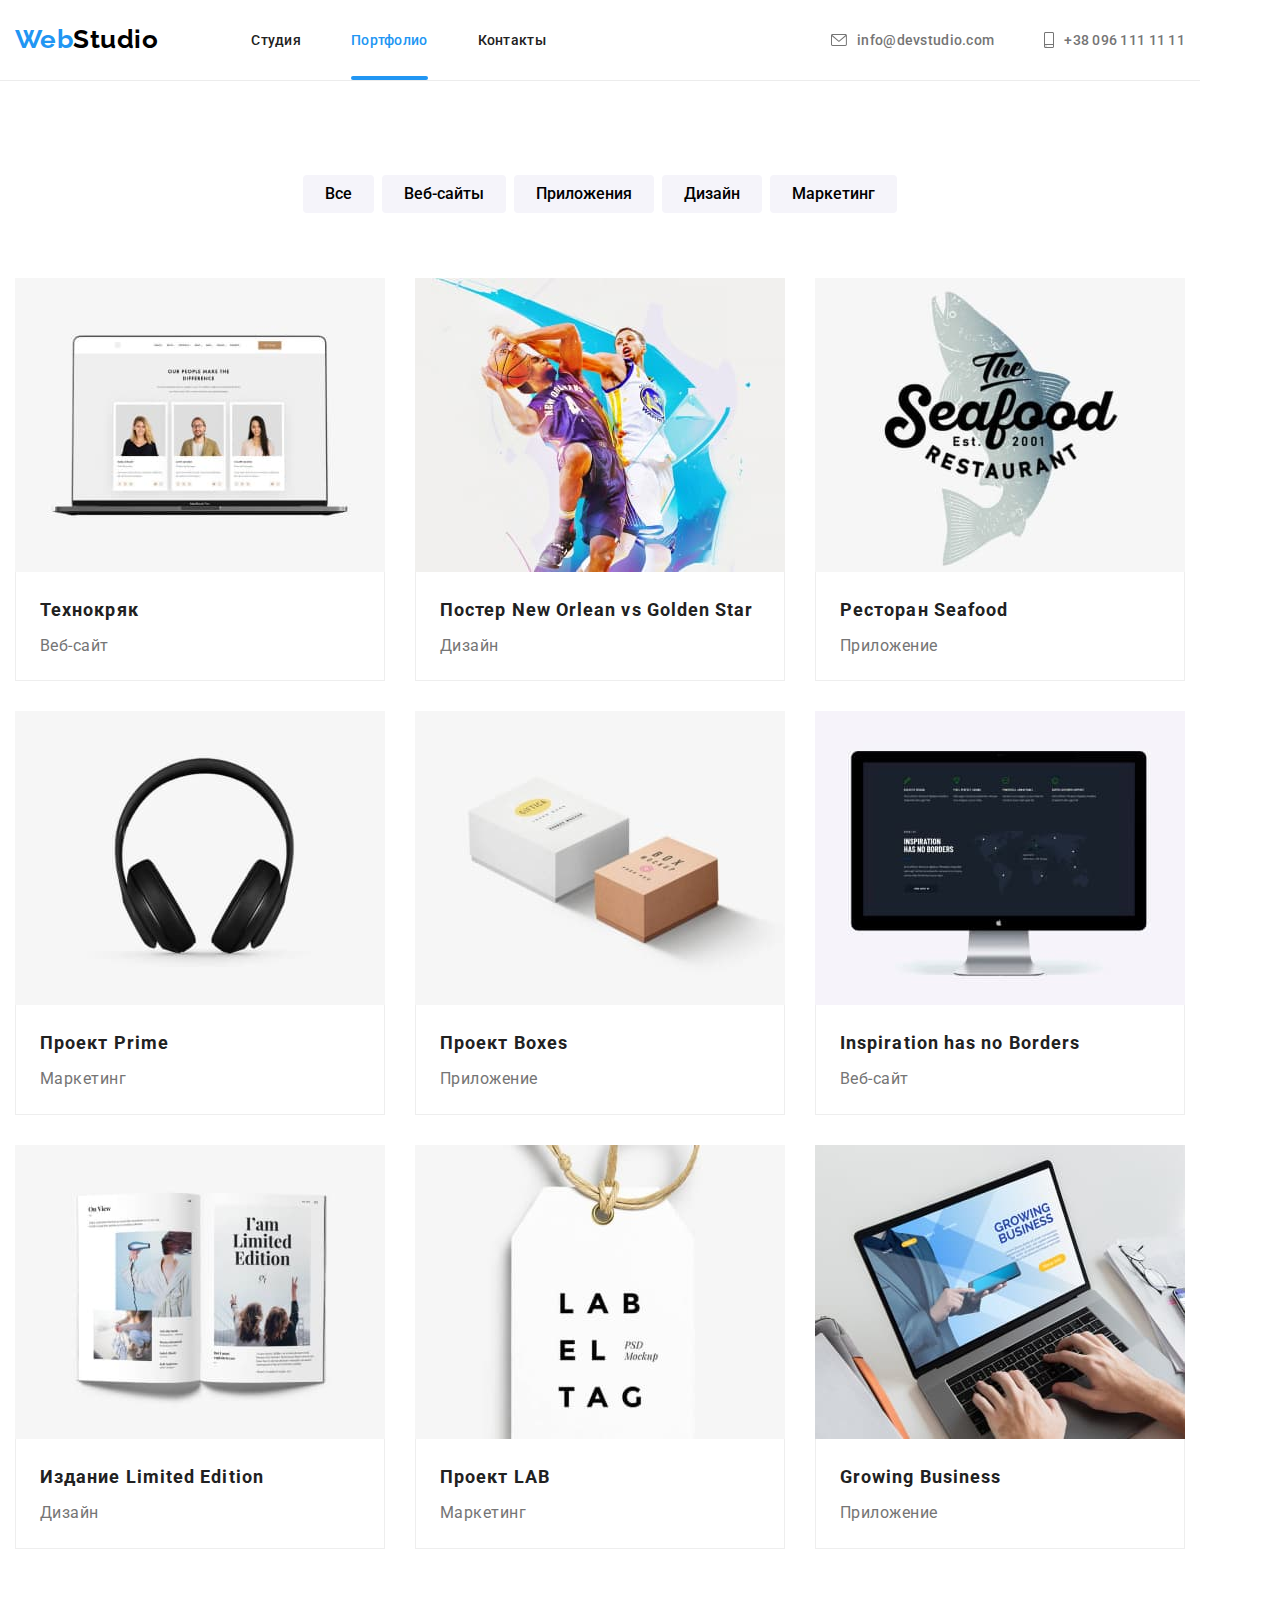
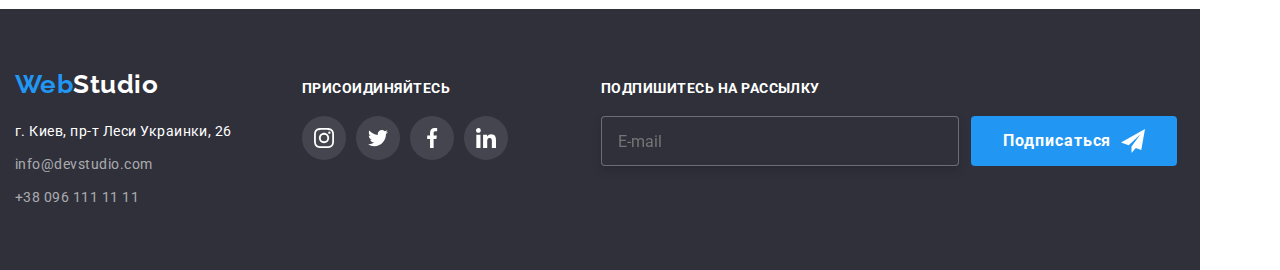
==== portfolio.html @ 5f26db1b "0" ====
<!DOCTYPE html>
<html lang="en">
  <head>
    <meta charset="UTF-8" />
    <meta http-equiv="X-UA-Compatible" content="IE=edge" />
    <meta name="viewport" content="width=device-width, initial-scale=1.0" />
    <title>Portfolio</title>
    <link rel="preconnect" href="https://fonts.googleapis.com" />
    <link rel="preconnect" href="https://fonts.gstatic.com" crossorigin />
    <link
      href="https://fonts.googleapis.com/css2?family=Raleway:wght@700&family=Roboto:wght@400;500;700;900&display=swap"
      rel="stylesheet"
    />
    <link
      rel="stylesheet"
      href="https://cdnjs.cloudflare.com/ajax/libs/modern-normalize/1.1.0/modern-normalize.min.css"
    />
    <link rel="stylesheet" href="./css/main.min.css">

  </head>
  <body>
    <!-- Шапка сайта -->
    <header class="page-header page-header--underline">
      <div class="page-header__positioning container">
        <nav class="main-nav">
          <a href="./index.html" class="main-logo-link">
            Web<span class="main-logo-link--black">Studio</span>
          </a>
    
          <ul class="main-nav__list list">
            <li class="main-nav__item"><a href="./index.html"
                class="main-nav__link link ">Студия</a></li>
            <li class="main-nav__item"><a href="./portfolio.html" class="main-nav__link link main-nav__link--current-page">Портфолио</a></li>
            <li class="main-nav__item"><a href="" class="main-nav__link link">Контакты</a></li>
          </ul>
        </nav>
        <ul class="page-header__contact list">
          <li class="page-header__item">
            <a href="mailto:info@devstudio.com" class="page-header__link">
              <svg class="page-header__icon" width="16" height="12">
                <use class="" href="./images/symbol-defs.svg#mail"></use>
              </svg>info@devstudio.com</a>
          </li>
          <li class="page-header__item">
            <a href="tel:+380961111111" class="page-header__link">
              <svg class="page-header__icon" width="10" height="16">
                <use class="" href="./images/symbol-defs.svg#icon-smartphone"></use>
              </svg>+38 096 111 11 11</a>
          </li>
        </ul>
      </div>
    </header>

    <main>
      <h1 class="visually-hidden">Портфолио</h1>

      <section class="potrtfolio section container">
        <!-- Фильтры -->
        <ul class="filtr__list list">
          <li class="filtr__item"><button type="button" class="filtr__button">Все</button></li>
          <li class="filtr__item"><button type="button" class="filtr__button">Веб-сайты</button></li>
          <li class="filtr__item"><button type="button" class="filtr__button">Приложения</button></li>
          <li class="filtr__item"><button type="button" class="filtr__button">Дизайн</button></li>
          <li class="filtr__item"><button type="button" class="filtr__button">Маркетинг</button></li>
        </ul>

        <!-- Проекты -->
        <ul class="projects__list list">

          <li class="projects__item">
            <a href="" class="project__link">
              <div class="project__product">
                <img src="./images/portfolio/technokryak.jpg" 
                  class="project__piture"
                alt="laptop with people in monitor" width="370" height="294" />
                <p class="project__overlay">Ресурс предлагает комплексные предложения с разным уровнем функционала и сервисов. Все
                  это
                  позволит посетителю получить
                  исчерпывающие сведения о компании или частном лице.</p>
              </div>
            
              <div class="project__card">
                <h2 class="project__title">Технокряк</h2>
                <p class="project__description">Веб-сайт</p>
              </div>
            </a>
          </li>

          <li class="projects__item">
            <a href="" class="project__link">
            <div class="project__product">
            <img src="./images/portfolio/poster-new-orlean-vs-golden-star.jpg" 
                class="project__piture" 
                alt="basketball" width="370" height="294" />
              <p class="project__overlay">Ресурс предлагает комплексные предложения с разным уровнем функционала и сервисов. Все это
                позволит посетителю получить
                исчерпывающие сведения о компании или частном лице.</p>
            </div>

            <div class="project__card">
              <h2 class="project__title">Постер New Orlean vs Golden Star</h2>
              <p class="project__description">Дизайн</p>
            </div>
            </a>
          </li>

          <li class="projects__item">
            <a href="" class="project__link">
            <div class="project__product">
            <img src="./images/portfolio/restaurant-seafood.jpg" 
              class="project__piture"
              alt="fish" width="370" height="294" />
              <p class="project__overlay">Ресурс предлагает комплексные предложения с разным уровнем функционала и сервисов. Все это
                позволит посетителю получить
                исчерпывающие сведения о компании или частном лице.</p>
            </div>

            <div class="project__card">
              <h2 class="project__title">Ресторан Seafood</h2>
              <p class="project__description">Приложение</p>
            </div>
            </a>
          </li>

          <li class="projects__item">
            <a href="" class="project__link">
            <div class="project__product">
            <img src="./images/portfolio/project-prime.jpg" 
              class="project__piture"
              alt="headphones" width="370" height="294" />
            <p class="project__overlay">Ресурс предлагает комплексные предложения с разным уровнем функционала и сервисов. Все это
            позволит посетителю получить
            исчерпывающие сведения о компании или частном лице.</p>
            </div>

            <div class="project__card">
              <h2 class="project__title">Проект Prime</h2>
              <p class="project__description">Маркетинг</p>
            </div>
            </a>
          </li>

          <li class="projects__item">
            <a href="" class="project__link">
            <div class="project__product">
            <img src="./images/portfolio/project-boxes.jpg" 
            class="project__piture"
            alt="boxes" width="370" height="294" />
            <p class="project__overlay">Ресурс предлагает комплексные предложения с разным уровнем функционала и сервисов. Все это
            позволит посетителю получить
            исчерпывающие сведения о компании или частном лице.</p>
            </div>
            
            <div class="project__card">
              <h2 class="project__title">Проект Boxes</h2>
              <p class="project__description">Приложение</p>
            </div>
            </a>
          </li>

          <li class="projects__item">
            <a href="" class="project__link">
            <div class="project__product">
            <img src="./images/portfolio/inspiration-has-no-borders.jpg"
              class="project__piture"
              alt="dekstop monitor" width="370" height="294" />
            <p class="project__overlay">Ресурс предлагает комплексные предложения с разным уровнем функционала и сервисов. Все это
            позволит посетителю получить
            исчерпывающие сведения о компании или частном лице.</p>
            </div>

            <div class="project__card">
              <h2 class="project__title">Inspiration has no Borders</h2>
              <p class="project__description">Веб-сайт</p>
            </div>
            </a>
          </li>

          <li class="projects__item">
            <a href="" class="project__link">
          <div class="project__product">
          <img src="./images/portfolio/publication-limited-edition.jpg"
            class="project__piture"
            alt="magazine" width="370" height="294" />
            <p class="project__overlay">Ресурс предлагает комплексные предложения с разным уровнем функционала и сервисов. Все это
              позволит посетителю получить
              исчерпывающие сведения о компании или частном лице.</p>
          </div>

            <div class="project__card">
              <h2 class="project__title">Издание Limited Edition</h2>
              <p class="project__description">Дизайн</p>
            </div>
            </a>
          </li>

          <li class="projects__item">
            <a href="" class="project__link">
            <div class="project__product">
            <img src="./images/portfolio/project-lab.jpg"
              class="project__piture"
              alt="label tag" width="370" height="294" />
            <p class="project__overlay">Ресурс предлагает комплексные предложения с разным уровнем функционала и сервисов. Все это
            позволит посетителю получить
            исчерпывающие сведения о компании или частном лице.</p>
            </div>

            <div class="project__card">
              <h2 class="project__title">Проект LAB</h2>
              <p class="project__description">Маркетинг</p>
            </div>
            </a>
          </li>

          <li class="projects__item">
            <a href="" class="project__link">
          <div class="project__product">
            <img src="./images/portfolio/growing-business.jpg" 
            class="project__piture"
            alt="laptop" width="370" height="294" />
            <p class="project__overlay">Ресурс предлагает комплексные предложения с разным уровнем функционала и сервисов. Все это
            позволит посетителю получить
            исчерпывающие сведения о компании или частном лице.</p>
          </div>

            <div class="project__card">
              <h2 class="project__title">Growing Business</h2>
              <p class="project__description">Приложение</p>
            </div>
            </a>
          </li>
        </ul>
      </section>
    </main>

    <!-- Подвал -->
      <footer class="footer">
        <div class="footer_container container">
          <div class="footer-container1">
            <a href="./index.html" class="main-logo-link">Web<span class="main-logo-link--white">Studio</span>
            </a>
      
            <address class="address">
              <ul class="address-list list">
                <li class="contact__map">
                  <a href="https://goo.gl/maps/SLsEW97HyVEE2NXi6" class="map_link" target="_blank"
                    rel="noreferrer nofollow noopener">г. Киев, пр-т Леси Украинки, 26</a>
                </li>
                <li class="address__email">
                  <a href="mailto:info@devstudio.com" class="address-contact">info@devstudio.com</a>
                </li>
                <li class="address__tel">
                  <a href="tel:+380961111111" class="address-contact">+38 096 111 11 11</a>
                </li>
              </ul>
            </address>
          </div>
      
          <div class="join__container">
            <h3 class="join__title">Присоидиняйтесь</h3>
            <ul class="join-social-links list">
              <li class="join-social-links__item">
                <a href="#" class="join-social__link">
                  <svg width="20" height="20" class="">
                    <use href="./images/symbol-defs.svg#icon-instagram" class=""></use>
                  </svg>
                </a>
              </li>
      
              <li class="join-social-links__item">
                <a href="#" class="join-social__link">
                  <svg width="20" height="20" class="">
                    <use href="./images/symbol-defs.svg#icon-twitter" class=""></use>
                  </svg></a>
              </li>
      
              <li class="join-social-links__item">
                <a href="#" class="join-social__link">
                  <svg width="20" height="20" class="">
                    <use href="./images/symbol-defs.svg#icon-facebook" class=""></use>
                  </svg></a>
              </li>
      
              <li class="join-social-links__item">
                <a href="#" class="join-social__link">
                  <svg width="20" height="20" class="">
                    <use href="./images/symbol-defs.svg#icon-linkedin" class=""></use>
                  </svg></a>
              </li>
            </ul>
          </div>
      
          <div class="subscribe__container">
            <h3 class="subscribe__title">Подпишитесь на рассылку</h3>
            <form class="subscribe__form">
              <label for="mail"></label>
              <input type="email" name="email" id="email" placeholder="E-mail" class="subscribe__email-input" />
              <button type="submit" class="button">Подписаться<svg width="24" height="24" class="">
                  <use href="./images/symbol-defs.svg#icon-send" class=""></use>
                </svg></button>
            </form>
          </div>
        </div>
      </footer>
  </body>
</html>
---- css/main.min.css ----
:root{--accent-color: #2196f3;--primary-white-color: #ffffff;--title-text-color: #212121;--text-color: #757575;--icon-grey: #afb1b8}body{background-color:var(--primary-white-color);color:#212121;font-family:Roboto, sans-serif;font-style:normal;letter-spacing:0.03em}@media screen and (min-width: 480px){body{width:480px}}@media screen and (min-width: 768px){body{width:768px}}@media screen and (min-width: 1200px){body{width:1200px}}button{font-family:'Roboto'}img{display:block}.section{padding-bottom:94px}@media screen and (min-width: 480px){.section{padding-bottom:60px}}.container{width:1200px;padding-left:15px;padding-right:15px;margin-left:auto;margin-right:auto}@media screen and (min-width: 480px){.container{width:480px}}@media screen and (min-width: 768px){.container{width:768px}}@media screen and (min-width: 1200px){.container{width:1200px}}a{text-decoration:none}.list{list-style:none}h1,h2,h3,ul,p{margin:0;padding:0}link{text-decoration:none}.visually-hidden{position:absolute;width:1px;height:1px;margin:-1px;border:0;padding:0;white-space:nowrap;clip-path:inset(100%);clip:rect(0 0 0 0);overflow:hidden}.page-header--underline{border-bottom:1px solid #ececec}.page-header__positioning{display:flex;align-items:center}.page-header .main-logo-link{margin-right:93px}.main-nav{display:flex;justify-content:start;align-items:center}.main-logo-link{color:var(--accent-color);font-family:'Raleway';font-weight:700;font-size:26px;line-height:1.2}@media screen and (max-width: 1199px){.main-logo-link{line-height:1.16}}.main-logo-link--black{color:black}.main-logo-link--white{color:var(--primary-white-color)}.main-nav__list{display:flex}.main-nav__item+.main-nav__item{margin-left:50px}.main-nav__link{display:block;position:relative;padding-top:32px;padding-bottom:32px;transition:color 250ms cubic-bezier(0.4, 0, 0.2, 1);color:var(--title-text-color);font-weight:500;font-size:14px;line-height:16px;letter-spacing:0.02em}.main-nav__link:hover,.main-nav__link:focus{color:var(--accent-color);fill:var(--accent-color);cursor:pointer}.main-nav__link--current-page{color:var(--accent-color)}.main-nav__link--current-page::after{position:absolute;bottom:0;display:block;content:'';width:100%;height:4px;background-color:var(--accent-color);border-radius:2px}.page-header__contact{display:flex;justify-content:flex-end;margin-left:auto}.page-header__item{display:flex;align-items:center}.page-header__item+.page-header__item{margin-left:50px}.page-header__link{display:flex;align-items:center;color:var(--text-color);font-weight:500;font-size:14px;line-height:1.15;letter-spacing:0.02em;transition:color 250ms cubic-bezier(0.4, 0, 0.2, 1)}.page-header__link:hover,.page-header__link:focus{color:var(--accent-color);fill:var(--accent-color);cursor:pointer}.page-header__icon{fill:currentColor;margin-right:10px}.hero-section{padding-top:200px;padding-bottom:200px}@media screen and (max-width: 1199px){.hero-section{padding-top:118px;padding-bottom:118px}}.hero-section--overlay{max-width:1600px;margin:0 auto;background-color:#c4c4c4;background-image:linear-gradient(to right, rgba(47,48,58,0.4), rgba(47,48,58,0.4)),url(../images/hero-foto.jpg);background-position:center;background-size:cover}.hero-section__title{color:var(--primary-white-color);font-weight:900;font-size:44px;line-height:1.36;text-align:center;letter-spacing:0.06em;text-transform:uppercase;width:696px;margin-left:auto;margin-right:auto;margin-bottom:30px}@media screen and (max-width: 1199px){.hero-section__title{font-size:26px;line-height:1.6;width:360px}}.button{display:flex;align-items:center;justify-content:center;min-width:200px;margin-left:auto;margin-right:auto;padding:10px 32px;color:var(--primary-white-color);background-color:var(--accent-color);font-weight:700;font-size:16px;line-height:1.8;letter-spacing:0.06em;border-radius:4px;border:none;transition:background-color 250ms cubic-bezier(0.4, 0, 0.2, 1)}.button:hover,.button:focus{background-color:#188ce8}.features{padding-top:94px}@media screen and (max-width: 1199px){.features{padding-top:60px}}.features__list{display:flex}@media screen and (max-width: 767px){.features__list{display:block}}.features__item{width:270px}@media screen and (max-width: 767px){.features__item{width:450px}}.features__icon::before{content:'';display:block;height:120px;margin-bottom:30px;background-repeat:no-repeat;background-position:center;background-color:#f5f4fa}.features__icon--antenna::before{background-image:url(../images/css-images/antenna.svg)}.features__icon--clock::before{background-image:url(../images/css-images/clock.svg)}.features__icon--diagram::before{background-image:url(../images/css-images/diagram.svg)}.features__icon--astronaut::before{background-image:url(../images/css-images/astronaut.svg)}.features__title+.features__description{margin-top:10px}.features__title{font-style:normal;font-weight:700;font-size:14px;line-height:1.14;letter-spacing:0.03em;text-transform:uppercase;color:var(--title-text-color)}@media screen and (max-width: 767px){.features__title{text-align:center}}.features__item+.features__item{margin-left:30px}@media screen and (max-width: 767px){.features__item+.features__item{margin-left:0;margin-top:30px}}.features__description{font-size:14px;line-height:1.71;color:var(--text-color);letter-spacing:0.03em}@media screen and (max-width: 1199px){.our-work{display:none}}.section__title{text-align:center;font-weight:700;font-size:36px;line-height:1.2}@media screen and (max-width: 1199px){.section__title{font-size:28px;line-height:1.18}}.section__title+.our-work__examples-list{margin-top:50px}.our-work__examples-list{display:flex}.our-work__example+.our-work__example{margin-left:30px}.our-work__example{position:relative}.example__title{position:absolute;bottom:0;display:flex;justify-content:center;align-items:center;width:100%;height:70px;background:rgba(47,48,58,0.8);font-weight:700;font-size:14px;line-height:1.15;text-transform:uppercase;color:var(--primary-white-color)}.our-team{background-color:#f5f4fa;padding-top:94px}@media screen and (max-width: 1199px){.our-team{padding-top:60px}}.section__title+.our-team__workers-list{margin-top:50px}@media screen and (max-width: 1199px){.section__title+.our-team__workers-list{margin-top:30px}}.our-team__workers-list{display:flex}@media screen and (max-width: 767px){.our-team__workers-list{display:block}}.our-team__worker{background-color:var(--primary-white-color);box-shadow:0px 1px 3px rgba(0,0,0,0.12),0px 1px 1px rgba(0,0,0,0.14),0px 2px 1px rgba(0,0,0,0.2);border-radius:0px 0px 4px 4px}@media screen and (max-width: 767px){.our-team__worker:not(:last-child){margin-bottom:30px}}.our-team__worker+.our-team__worker{margin-left:30px}@media screen and (max-width: 767px){.our-team__worker+.our-team__worker{margin-left:0px}}@media screen and (max-width: 767px){.worker__foto{width:450px;height:460px}}.worker__description{padding-top:30px;padding-bottom:30px}@media screen and (max-width: 1199px){.worker__description{padding-bottom:24px}}.worker__name{text-align:center;font-weight:500;font-size:16px;line-height:1.2}.worker__position{text-align:center;font-size:16px;line-height:1.2;color:var(--text-color)}.worker__name+.worker__position{margin-top:10px;margin-bottom:16px}.social-links__list{display:flex;width:206px;margin-left:auto;margin-right:auto;justify-content:space-between}.social__link{display:inline-block;padding:12px;fill:var(--icon-grey);width:44px;height:44px;border-radius:50%;transition:fill 250ms cubic-bezier(0.4, 0, 0.2, 1);transition:background-color 250ms cubic-bezier(0.4, 0, 0.2, 1)}.social__link:hover,.social__link:focus{fill:var(--primary-white-color);border-radius:50%;background-color:#2196f3}.regular-clients{padding-top:94px}@media screen and (max-width: 1199px){.regular-clients{padding-top:60px}}.section__title+.regular-clients__list{margin-top:50px}@media screen and (max-width: 1199px){.section__title+.regular-clients__list{margin-top:30px}}.regular-clients__list{display:flex;justify-content:space-between}@media screen and (max-width: 767px){.regular-clients__list{width:480px;margin:0 -15px}}.regular-client__link{display:flex;width:170px;height:92px;border:1px solid var(--icon-grey);fill:var(--icon-grey);box-sizing:border-box;border-radius:4px;transition:fill 250ms cubic-bezier(0.4, 0, 0.2, 1);transition:border 250ms cubic-bezier(0.4, 0, 0.2, 1)}.regular-client__link:hover,.regular-client__link:focus{border:1px solid var(--accent-color);fill:var(--accent-color)}@media screen and (max-width: 767px){.regular-client__link{width:210px;margin:0 15px}}.client__icon{display:inline-block;margin:16px 32px}.footer{background-color:#2f303a;padding-top:60px;padding-bottom:60px}.footer_container{display:flex;align-items:baseline}.main-logo-link+.address{margin-top:20px}.map_link{color:var(--primary-white-color);font-style:normal;font-size:14px;line-height:1.7}.contact__map+.address__email{margin-top:9px}.address__email+.address__tel{margin-top:9px}.address-contact{display:block;color:var(--text-color);font-style:normal;font-size:14px;line-height:1.7;color:rgba(255,255,255,0.6);transition:color 250ms cubic-bezier(0.4, 0, 0.2, 1)}.address-contact:hover,.address-contact:focus{color:var(--accent-color)}.footer-container1+.join__container{margin-left:70px}.join__title,.subscribe__title{margin-bottom:20px;color:var(--primary-white-color);font-weight:700;font-size:14px;line-height:1.15;text-transform:uppercase}.join-social-links{display:flex;width:206px;margin-left:auto;margin-right:auto;justify-content:space-between}.join-social-links__item{width:44px;height:44px}.join-social__link{width:100%;height:100%;display:flex;justify-content:center;align-items:center;border-radius:50%;background:rgba(255,255,255,0.1);fill:var(--primary-white-color);transition:background-color 250ms cubic-bezier(0.4, 0, 0.2, 1)}.join-social__link:hover,.join-social__link:focus{background-color:#2196f3}.join__container+.subscribe__container{margin-left:93px}.subscribe__form{display:flex}.subscribe__email-input{width:358px;height:50px;border:1px solid rgba(255,255,255,0.3);filter:drop-shadow(0px 4px 4px rgba(0,0,0,0.15));border-radius:4px;background-color:#2F303A;padding-left:16px;color:var(--primary-white-color)}.subscribe__email-input:hover,.subscribe__email-input:focus{border:1px solid var(--accent-color);outline:none}.subscribe__email-input+.button{margin-left:12px}.button svg{margin-left:10px}.backdrop{position:fixed;top:0;left:0;width:100%;height:100%;opacity:1;transition:opacity 1000ms, visibility 1000ms;background:rgba(0,0,0,0.2)}.is-hidden{visibility:hidden;opacity:0;pointer-events:none}.backdrop.is-hidden .modal{transform:translate(-50%, -50%) scale(1.2)}.backdrop .modal{position:absolute;top:50%;left:50%;transform:translate(-50%, -50%) scale(1);transition:transform 250ms;width:528px;height:581px;background-color:var(--primary-white-color);box-shadow:0px 1px 3px rgba(0,0,0,0.12),0px 1px 1px rgba(0,0,0,0.14),0px 2px 1px rgba(0,0,0,0.2);border-radius:4px}.modal-close{position:absolute;transition:fill 250ms cubic-bezier(0.4, 0, 0.2, 1);top:8px;right:8px;display:flex;justify-content:center;align-items:center;padding-left:7px;padding-top:2px;width:30px;height:30px;background-color:var(--primary-white-color);border:1px solid rgba(0,0,0,0.1);border-radius:50%}.modal-close:hover,.modal-close:focus{fill:var(--accent-color)}.modal__title{margin-bottom:12px}.modal{display:flex;flex-direction:column;align-items:center;padding:40px}.form__lable{position:relative;display:flex;flex-direction:column;color:var(--text-color)}.form__lable+.form__lable{margin-top:10px}.form__title{display:block;margin-bottom:4px;font-weight:400;font-size:12px;line-height:14px;letter-spacing:0.01em}.form__input{display:flex;flex-direction:column;width:448px;height:40px;padding-left:40px;border:1px solid rgba(33,33,33,0.2);border-radius:4px;transition:border 250ms cubic-bezier(0.4, 0, 0.2, 1);outline:none}.form__input:hover,.form__input:focus{border-color:var(--accent-color)}.form__input:hover+.form__icon,.form__input:focus+.form__icon{fill:var(--accent-color)}.form__icon{position:absolute;top:30px;left:12px;transition:fill 250ms cubic-bezier(0.4, 0, 0.2, 1)}.comment{width:448px;font-weight:400;font-size:12px;line-height:14px;letter-spacing:0.01em;color:var(--text-color)}.comment-area{resize:none;padding:12px 16px;height:120px;font-weight:400;font-size:12px;line-height:14px;letter-spacing:0.01em}.checkbox{position:absolute;width:1px;height:1px;margin:-1px;border:0;padding:0;clip:rect(0 0 0 0);overflow:hidden}.check-icon{display:inline-block;width:16px;height:15px;margin-right:8px;border:2px solid #2a2a2a;border-radius:2px;transition:background-color 250ms cubic-bezier(0.4, 0, 0.2, 1)}.checkbox:checked+.check-icon{border-color:transparent;background-color:var(--accent-color);background-image:url(../images/Vector1.svg);background-repeat:no-repeat;background-size:contain;background-origin:border-box}.field{display:flex;justify-content:center;align-items:center;height:24px;margin-top:20px;margin-bottom:30px;margin-left:auto;margin-right:auto;display:flex;flex-direction:row;align-items:center;font-weight:400;font-size:14px;line-height:1.71;letter-spacing:0.03em;color:var(--text-color)}.agreement-conditions{margin-left:3px;color:var(--accent-color);text-decoration:underline}.potrtfolio{padding-top:94px}.filtr__list{display:flex;justify-content:center}.filtr__item+.filtr__item{margin-left:8px}.filtr__button{font-weight:500;font-size:16px;line-height:1.6;text-align:center;border-radius:4px;border-style:none;padding:6px 22px;background-color:#f5f4fa;transition:box-shadow 250ms cubic-bezier(0.4, 0, 0.2, 1),color 250ms cubic-bezier(0.4, 0, 0.2, 1),background-color 250ms cubic-bezier(0.4, 0, 0.2, 1)}.filtr__button:hover,.filtr__button:focus{color:var(--primary-white-color);background-color:var(--accent-color);cursor:pointer;box-shadow:0px 3px 1px rgba(0,0,0,0.1),0px 1px 2px rgba(0,0,0,0.08),0px 2px 2px rgba(0,0,0,0.12)}.filtr__list+.projects__list{margin-top:50px}.projects__list{display:flex;flex-wrap:wrap;margin:-15px}.projects__item{margin:15px;width:370px;box-sizing:border-box}.project__link{display:flex;flex-direction:column}.project__link:hover .project__overlay,.project__link:focus .project__overlay{transform:translatey(0);box-shadow:0px 1px 1px rgba(0,0,0,0.12),0px 4px 4px rgba(0,0,0,0.06),1px 4px 6px rgba(0,0,0,0.16);cursor:pointer}.project__card{padding:20px 24px;border:1px solid #eeeeee;border-top:none}.project__title{color:var(--title-text-color);font-weight:700;font-size:18px;line-height:2;letter-spacing:0.06em;text-align:left;margin-bottom:4px}.project__description{font-size:16px;line-height:1.8;color:var(--text-color)}.project__product{position:relative;overflow:hidden;display:flex}.project__overlay{position:absolute;top:0;right:0;transform:translatey(100%);transition:transform 250ms cubic-bezier(0.4, 0, 0.2, 1);padding:63px 24px;font-weight:400;font-size:18px;line-height:1.56;letter-spacing:0.03em;color:var(--primary-white-color);background:rgba(33,150,243,0.9)}
/*# sourceMappingURL=main.min.css.map */
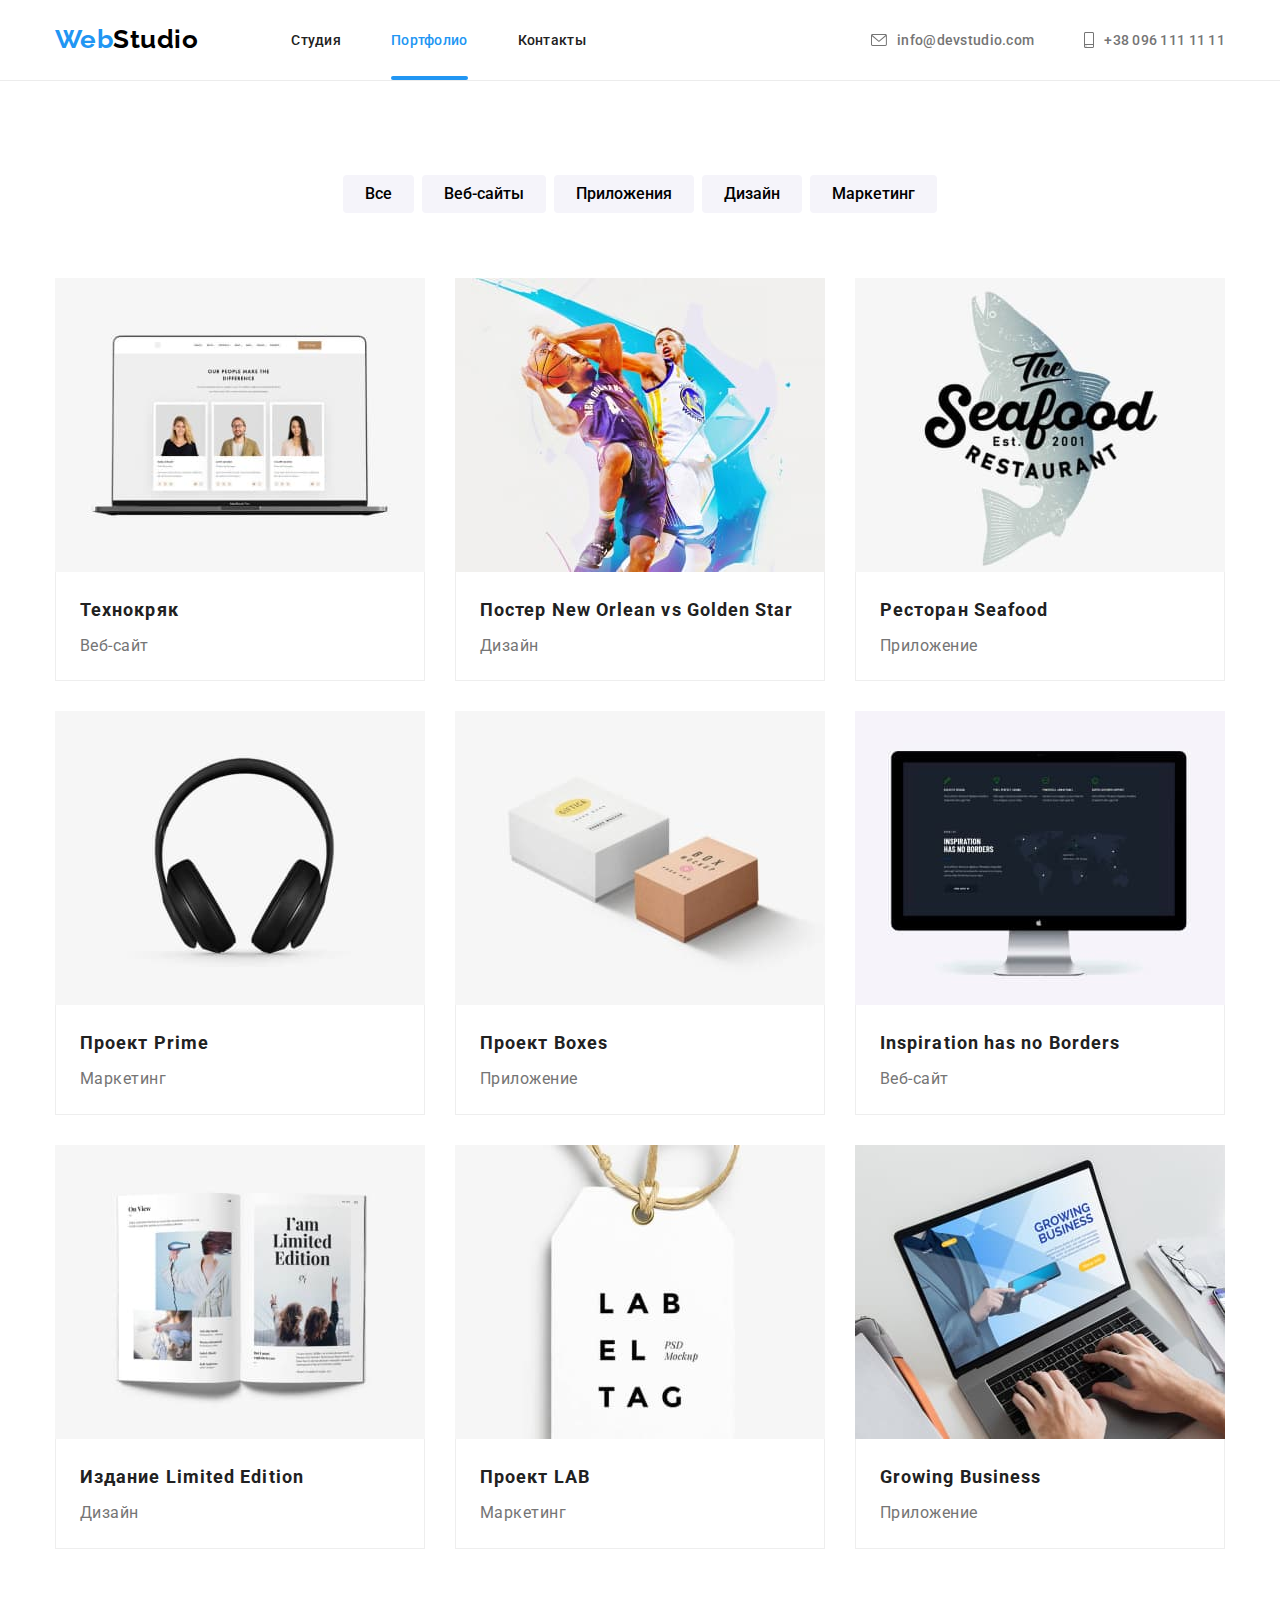
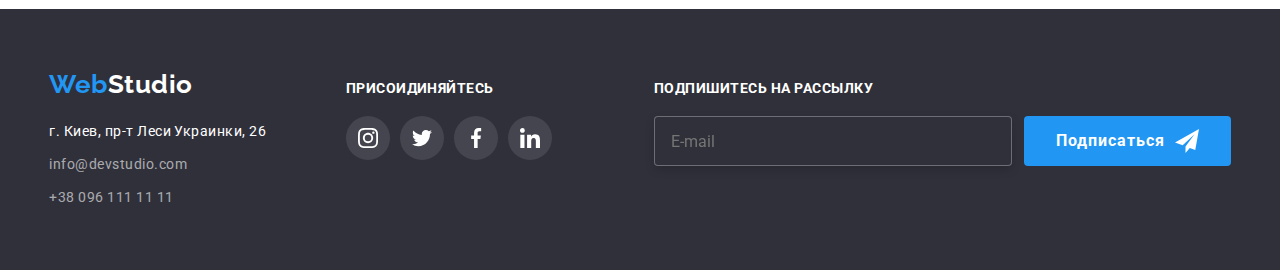
==== commit 6d8d9f11: "mob-menu" ====
--- a/portfolio.html
+++ b/portfolio.html
@@ -28,11 +28,37 @@
           </a>
     
           <ul class="main-nav__list list">
-            <li class="main-nav__item"><a href="./index.html"
-                class="main-nav__link link ">Студия</a></li>
+            <li class="main-nav__item"><a href="./index.html" class="main-nav__link link ">Студия</a></li>
             <li class="main-nav__item"><a href="./portfolio.html" class="main-nav__link link main-nav__link--current-page">Портфолио</a></li>
             <li class="main-nav__item"><a href="" class="main-nav__link link">Контакты</a></li>
           </ul>
+          <button type="button" class="menu-button is-open" data-menu-button>
+            <svg width="24" height="16" class="button__burger" aria-label="Переключатель мобильного меню">
+              <use href="./images/symbol-defs.svg#icon-burger" class="icon-menu"></use>
+              <use href="./images/symbol-defs.svg#icon-vector" width="16" height="16" class="icon-cross"></use>
+            </svg>
+          </button>
+          <div class="menu-container is-open" data-menu>
+            <ul class="mobile-menu__main-nav list">
+              <li class="mob-menu__page"><a href="./index.html" class="link ">Студия</a></li>
+              <li class="mob-menu__page"><a href="./portfolio.html" class="link main-nav__link--current-page">Портфолио</a></li>
+              <li class="mob-menu__page"><a href="" class="link"></a>Контакты</li>
+            </ul>
+            <ul class="mob-menu__contact list">
+              <li>
+                <a href="tel:+380961111111" class="mob-menu__tel">+38 096 111 11 11</a>
+              </li>
+              <li>
+                <a href="mailto:info@devstudio.com" class="mob-menu__mail">info@devstudio.com</a>
+              </li>
+            </ul>
+            <ul class="mob-menu__soc-list list">
+              <li class="mob-menu__soc-item"><a href="" class="mob-menu__soc-link">Instagram</a></li>
+              <li class="mob-menu__soc-item"><a href="" class="mob-menu__soc-link">Twitter</a></li>
+              <li class="mob-menu__soc-item"><a href="" class="mob-menu__soc-link">Facebook</a></li>
+              <li class="mob-menu__soc-item"><a href="" class="mob-menu__soc-link">LinkedIn</a></li>
+            </ul>
+          </div>
         </nav>
         <ul class="page-header__contact list">
           <li class="page-header__item">
@@ -302,5 +328,6 @@
           </div>
         </div>
       </footer>
+      <script src="./js/mobile-menu.js"></script>
   </body>
 </html>
--- a/css/main.min.css
+++ b/css/main.min.css
@@ -1,2 +1,2 @@
-:root{--accent-color: #2196f3;--primary-white-color: #ffffff;--title-text-color: #212121;--text-color: #757575;--icon-grey: #afb1b8}body{background-color:var(--primary-white-color);color:#212121;font-family:Roboto, sans-serif;font-style:normal;letter-spacing:0.03em}@media screen and (min-width: 480px){body{width:480px}}@media screen and (min-width: 768px){body{width:768px}}@media screen and (min-width: 1200px){body{width:1200px}}button{font-family:'Roboto'}img{display:block}.section{padding-bottom:94px}@media screen and (min-width: 480px){.section{padding-bottom:60px}}.container{width:1200px;padding-left:15px;padding-right:15px;margin-left:auto;margin-right:auto}@media screen and (min-width: 480px){.container{width:480px}}@media screen and (min-width: 768px){.container{width:768px}}@media screen and (min-width: 1200px){.container{width:1200px}}a{text-decoration:none}.list{list-style:none}h1,h2,h3,ul,p{margin:0;padding:0}link{text-decoration:none}.visually-hidden{position:absolute;width:1px;height:1px;margin:-1px;border:0;padding:0;white-space:nowrap;clip-path:inset(100%);clip:rect(0 0 0 0);overflow:hidden}.page-header--underline{border-bottom:1px solid #ececec}.page-header__positioning{display:flex;align-items:center}.page-header .main-logo-link{margin-right:93px}.main-nav{display:flex;justify-content:start;align-items:center}.main-logo-link{color:var(--accent-color);font-family:'Raleway';font-weight:700;font-size:26px;line-height:1.2}@media screen and (max-width: 1199px){.main-logo-link{line-height:1.16}}.main-logo-link--black{color:black}.main-logo-link--white{color:var(--primary-white-color)}.main-nav__list{display:flex}.main-nav__item+.main-nav__item{margin-left:50px}.main-nav__link{display:block;position:relative;padding-top:32px;padding-bottom:32px;transition:color 250ms cubic-bezier(0.4, 0, 0.2, 1);color:var(--title-text-color);font-weight:500;font-size:14px;line-height:16px;letter-spacing:0.02em}.main-nav__link:hover,.main-nav__link:focus{color:var(--accent-color);fill:var(--accent-color);cursor:pointer}.main-nav__link--current-page{color:var(--accent-color)}.main-nav__link--current-page::after{position:absolute;bottom:0;display:block;content:'';width:100%;height:4px;background-color:var(--accent-color);border-radius:2px}.page-header__contact{display:flex;justify-content:flex-end;margin-left:auto}.page-header__item{display:flex;align-items:center}.page-header__item+.page-header__item{margin-left:50px}.page-header__link{display:flex;align-items:center;color:var(--text-color);font-weight:500;font-size:14px;line-height:1.15;letter-spacing:0.02em;transition:color 250ms cubic-bezier(0.4, 0, 0.2, 1)}.page-header__link:hover,.page-header__link:focus{color:var(--accent-color);fill:var(--accent-color);cursor:pointer}.page-header__icon{fill:currentColor;margin-right:10px}.hero-section{padding-top:200px;padding-bottom:200px}@media screen and (max-width: 1199px){.hero-section{padding-top:118px;padding-bottom:118px}}.hero-section--overlay{max-width:1600px;margin:0 auto;background-color:#c4c4c4;background-image:linear-gradient(to right, rgba(47,48,58,0.4), rgba(47,48,58,0.4)),url(../images/hero-foto.jpg);background-position:center;background-size:cover}.hero-section__title{color:var(--primary-white-color);font-weight:900;font-size:44px;line-height:1.36;text-align:center;letter-spacing:0.06em;text-transform:uppercase;width:696px;margin-left:auto;margin-right:auto;margin-bottom:30px}@media screen and (max-width: 1199px){.hero-section__title{font-size:26px;line-height:1.6;width:360px}}.button{display:flex;align-items:center;justify-content:center;min-width:200px;margin-left:auto;margin-right:auto;padding:10px 32px;color:var(--primary-white-color);background-color:var(--accent-color);font-weight:700;font-size:16px;line-height:1.8;letter-spacing:0.06em;border-radius:4px;border:none;transition:background-color 250ms cubic-bezier(0.4, 0, 0.2, 1)}.button:hover,.button:focus{background-color:#188ce8}.features{padding-top:94px}@media screen and (max-width: 1199px){.features{padding-top:60px}}.features__list{display:flex}@media screen and (max-width: 767px){.features__list{display:block}}.features__item{width:270px}@media screen and (max-width: 767px){.features__item{width:450px}}.features__icon::before{content:'';display:block;height:120px;margin-bottom:30px;background-repeat:no-repeat;background-position:center;background-color:#f5f4fa}.features__icon--antenna::before{background-image:url(../images/css-images/antenna.svg)}.features__icon--clock::before{background-image:url(../images/css-images/clock.svg)}.features__icon--diagram::before{background-image:url(../images/css-images/diagram.svg)}.features__icon--astronaut::before{background-image:url(../images/css-images/astronaut.svg)}.features__title+.features__description{margin-top:10px}.features__title{font-style:normal;font-weight:700;font-size:14px;line-height:1.14;letter-spacing:0.03em;text-transform:uppercase;color:var(--title-text-color)}@media screen and (max-width: 767px){.features__title{text-align:center}}.features__item+.features__item{margin-left:30px}@media screen and (max-width: 767px){.features__item+.features__item{margin-left:0;margin-top:30px}}.features__description{font-size:14px;line-height:1.71;color:var(--text-color);letter-spacing:0.03em}@media screen and (max-width: 1199px){.our-work{display:none}}.section__title{text-align:center;font-weight:700;font-size:36px;line-height:1.2}@media screen and (max-width: 1199px){.section__title{font-size:28px;line-height:1.18}}.section__title+.our-work__examples-list{margin-top:50px}.our-work__examples-list{display:flex}.our-work__example+.our-work__example{margin-left:30px}.our-work__example{position:relative}.example__title{position:absolute;bottom:0;display:flex;justify-content:center;align-items:center;width:100%;height:70px;background:rgba(47,48,58,0.8);font-weight:700;font-size:14px;line-height:1.15;text-transform:uppercase;color:var(--primary-white-color)}.our-team{background-color:#f5f4fa;padding-top:94px}@media screen and (max-width: 1199px){.our-team{padding-top:60px}}.section__title+.our-team__workers-list{margin-top:50px}@media screen and (max-width: 1199px){.section__title+.our-team__workers-list{margin-top:30px}}.our-team__workers-list{display:flex}@media screen and (max-width: 767px){.our-team__workers-list{display:block}}.our-team__worker{background-color:var(--primary-white-color);box-shadow:0px 1px 3px rgba(0,0,0,0.12),0px 1px 1px rgba(0,0,0,0.14),0px 2px 1px rgba(0,0,0,0.2);border-radius:0px 0px 4px 4px}@media screen and (max-width: 767px){.our-team__worker:not(:last-child){margin-bottom:30px}}.our-team__worker+.our-team__worker{margin-left:30px}@media screen and (max-width: 767px){.our-team__worker+.our-team__worker{margin-left:0px}}@media screen and (max-width: 767px){.worker__foto{width:450px;height:460px}}.worker__description{padding-top:30px;padding-bottom:30px}@media screen and (max-width: 1199px){.worker__description{padding-bottom:24px}}.worker__name{text-align:center;font-weight:500;font-size:16px;line-height:1.2}.worker__position{text-align:center;font-size:16px;line-height:1.2;color:var(--text-color)}.worker__name+.worker__position{margin-top:10px;margin-bottom:16px}.social-links__list{display:flex;width:206px;margin-left:auto;margin-right:auto;justify-content:space-between}.social__link{display:inline-block;padding:12px;fill:var(--icon-grey);width:44px;height:44px;border-radius:50%;transition:fill 250ms cubic-bezier(0.4, 0, 0.2, 1);transition:background-color 250ms cubic-bezier(0.4, 0, 0.2, 1)}.social__link:hover,.social__link:focus{fill:var(--primary-white-color);border-radius:50%;background-color:#2196f3}.regular-clients{padding-top:94px}@media screen and (max-width: 1199px){.regular-clients{padding-top:60px}}.section__title+.regular-clients__list{margin-top:50px}@media screen and (max-width: 1199px){.section__title+.regular-clients__list{margin-top:30px}}.regular-clients__list{display:flex;justify-content:space-between}@media screen and (max-width: 767px){.regular-clients__list{width:480px;margin:0 -15px}}.regular-client__link{display:flex;width:170px;height:92px;border:1px solid var(--icon-grey);fill:var(--icon-grey);box-sizing:border-box;border-radius:4px;transition:fill 250ms cubic-bezier(0.4, 0, 0.2, 1);transition:border 250ms cubic-bezier(0.4, 0, 0.2, 1)}.regular-client__link:hover,.regular-client__link:focus{border:1px solid var(--accent-color);fill:var(--accent-color)}@media screen and (max-width: 767px){.regular-client__link{width:210px;margin:0 15px}}.client__icon{display:inline-block;margin:16px 32px}.footer{background-color:#2f303a;padding-top:60px;padding-bottom:60px}.footer_container{display:flex;align-items:baseline}.main-logo-link+.address{margin-top:20px}.map_link{color:var(--primary-white-color);font-style:normal;font-size:14px;line-height:1.7}.contact__map+.address__email{margin-top:9px}.address__email+.address__tel{margin-top:9px}.address-contact{display:block;color:var(--text-color);font-style:normal;font-size:14px;line-height:1.7;color:rgba(255,255,255,0.6);transition:color 250ms cubic-bezier(0.4, 0, 0.2, 1)}.address-contact:hover,.address-contact:focus{color:var(--accent-color)}.footer-container1+.join__container{margin-left:70px}.join__title,.subscribe__title{margin-bottom:20px;color:var(--primary-white-color);font-weight:700;font-size:14px;line-height:1.15;text-transform:uppercase}.join-social-links{display:flex;width:206px;margin-left:auto;margin-right:auto;justify-content:space-between}.join-social-links__item{width:44px;height:44px}.join-social__link{width:100%;height:100%;display:flex;justify-content:center;align-items:center;border-radius:50%;background:rgba(255,255,255,0.1);fill:var(--primary-white-color);transition:background-color 250ms cubic-bezier(0.4, 0, 0.2, 1)}.join-social__link:hover,.join-social__link:focus{background-color:#2196f3}.join__container+.subscribe__container{margin-left:93px}.subscribe__form{display:flex}.subscribe__email-input{width:358px;height:50px;border:1px solid rgba(255,255,255,0.3);filter:drop-shadow(0px 4px 4px rgba(0,0,0,0.15));border-radius:4px;background-color:#2F303A;padding-left:16px;color:var(--primary-white-color)}.subscribe__email-input:hover,.subscribe__email-input:focus{border:1px solid var(--accent-color);outline:none}.subscribe__email-input+.button{margin-left:12px}.button svg{margin-left:10px}.backdrop{position:fixed;top:0;left:0;width:100%;height:100%;opacity:1;transition:opacity 1000ms, visibility 1000ms;background:rgba(0,0,0,0.2)}.is-hidden{visibility:hidden;opacity:0;pointer-events:none}.backdrop.is-hidden .modal{transform:translate(-50%, -50%) scale(1.2)}.backdrop .modal{position:absolute;top:50%;left:50%;transform:translate(-50%, -50%) scale(1);transition:transform 250ms;width:528px;height:581px;background-color:var(--primary-white-color);box-shadow:0px 1px 3px rgba(0,0,0,0.12),0px 1px 1px rgba(0,0,0,0.14),0px 2px 1px rgba(0,0,0,0.2);border-radius:4px}.modal-close{position:absolute;transition:fill 250ms cubic-bezier(0.4, 0, 0.2, 1);top:8px;right:8px;display:flex;justify-content:center;align-items:center;padding-left:7px;padding-top:2px;width:30px;height:30px;background-color:var(--primary-white-color);border:1px solid rgba(0,0,0,0.1);border-radius:50%}.modal-close:hover,.modal-close:focus{fill:var(--accent-color)}.modal__title{margin-bottom:12px}.modal{display:flex;flex-direction:column;align-items:center;padding:40px}.form__lable{position:relative;display:flex;flex-direction:column;color:var(--text-color)}.form__lable+.form__lable{margin-top:10px}.form__title{display:block;margin-bottom:4px;font-weight:400;font-size:12px;line-height:14px;letter-spacing:0.01em}.form__input{display:flex;flex-direction:column;width:448px;height:40px;padding-left:40px;border:1px solid rgba(33,33,33,0.2);border-radius:4px;transition:border 250ms cubic-bezier(0.4, 0, 0.2, 1);outline:none}.form__input:hover,.form__input:focus{border-color:var(--accent-color)}.form__input:hover+.form__icon,.form__input:focus+.form__icon{fill:var(--accent-color)}.form__icon{position:absolute;top:30px;left:12px;transition:fill 250ms cubic-bezier(0.4, 0, 0.2, 1)}.comment{width:448px;font-weight:400;font-size:12px;line-height:14px;letter-spacing:0.01em;color:var(--text-color)}.comment-area{resize:none;padding:12px 16px;height:120px;font-weight:400;font-size:12px;line-height:14px;letter-spacing:0.01em}.checkbox{position:absolute;width:1px;height:1px;margin:-1px;border:0;padding:0;clip:rect(0 0 0 0);overflow:hidden}.check-icon{display:inline-block;width:16px;height:15px;margin-right:8px;border:2px solid #2a2a2a;border-radius:2px;transition:background-color 250ms cubic-bezier(0.4, 0, 0.2, 1)}.checkbox:checked+.check-icon{border-color:transparent;background-color:var(--accent-color);background-image:url(../images/Vector1.svg);background-repeat:no-repeat;background-size:contain;background-origin:border-box}.field{display:flex;justify-content:center;align-items:center;height:24px;margin-top:20px;margin-bottom:30px;margin-left:auto;margin-right:auto;display:flex;flex-direction:row;align-items:center;font-weight:400;font-size:14px;line-height:1.71;letter-spacing:0.03em;color:var(--text-color)}.agreement-conditions{margin-left:3px;color:var(--accent-color);text-decoration:underline}.potrtfolio{padding-top:94px}.filtr__list{display:flex;justify-content:center}.filtr__item+.filtr__item{margin-left:8px}.filtr__button{font-weight:500;font-size:16px;line-height:1.6;text-align:center;border-radius:4px;border-style:none;padding:6px 22px;background-color:#f5f4fa;transition:box-shadow 250ms cubic-bezier(0.4, 0, 0.2, 1),color 250ms cubic-bezier(0.4, 0, 0.2, 1),background-color 250ms cubic-bezier(0.4, 0, 0.2, 1)}.filtr__button:hover,.filtr__button:focus{color:var(--primary-white-color);background-color:var(--accent-color);cursor:pointer;box-shadow:0px 3px 1px rgba(0,0,0,0.1),0px 1px 2px rgba(0,0,0,0.08),0px 2px 2px rgba(0,0,0,0.12)}.filtr__list+.projects__list{margin-top:50px}.projects__list{display:flex;flex-wrap:wrap;margin:-15px}.projects__item{margin:15px;width:370px;box-sizing:border-box}.project__link{display:flex;flex-direction:column}.project__link:hover .project__overlay,.project__link:focus .project__overlay{transform:translatey(0);box-shadow:0px 1px 1px rgba(0,0,0,0.12),0px 4px 4px rgba(0,0,0,0.06),1px 4px 6px rgba(0,0,0,0.16);cursor:pointer}.project__card{padding:20px 24px;border:1px solid #eeeeee;border-top:none}.project__title{color:var(--title-text-color);font-weight:700;font-size:18px;line-height:2;letter-spacing:0.06em;text-align:left;margin-bottom:4px}.project__description{font-size:16px;line-height:1.8;color:var(--text-color)}.project__product{position:relative;overflow:hidden;display:flex}.project__overlay{position:absolute;top:0;right:0;transform:translatey(100%);transition:transform 250ms cubic-bezier(0.4, 0, 0.2, 1);padding:63px 24px;font-weight:400;font-size:18px;line-height:1.56;letter-spacing:0.03em;color:var(--primary-white-color);background:rgba(33,150,243,0.9)}
+:root{--accent-color: #2196f3;--primary-white-color: #ffffff;--title-text-color: #212121;--text-color: #757575;--icon-grey: #afb1b8}body{background-color:var(--primary-white-color);color:#212121;font-family:Roboto, sans-serif;font-style:normal;letter-spacing:0.03em}button{font-family:'Roboto'}img{display:block}.section{padding-bottom:94px}@media screen and (min-width: 480px){.section{padding-bottom:60px}}.container{padding-left:15px;padding-right:15px;margin-left:auto;margin-right:auto}@media screen and (min-width: 480px){.container{width:480px}}@media screen and (min-width: 768px){.container{width:768px}}@media screen and (min-width: 1200px){.container{width:1200px}}a{text-decoration:none}.list{list-style:none}h1,h2,h3,ul,p{margin:0;padding:0}link{text-decoration:none}.visually-hidden{position:absolute;width:1px;height:1px;margin:-1px;border:0;padding:0;white-space:nowrap;clip-path:inset(100%);clip:rect(0 0 0 0);overflow:hidden}.page-header{position:relative}.page-header--underline{border-bottom:1px solid #ececec}.page-header__positioning{display:flex;align-items:center}@media screen and (max-width: 767px){.page-header__positioning{justify-content:space-between}}@media screen and (max-width: 767px){.page-header .main-logo-link{margin-right:268px}}@media screen and (min-width: 768px){.page-header .main-logo-link{margin-right:88px}}@media screen and (min-width: 1200px){.page-header .main-logo-link{margin-right:93px}}.main-nav{display:flex;align-items:center}@media screen and (max-width: 767px){.main-nav{justify-content:space-between}}@media screen and (min-width: 768px){.main-nav{justify-content:start}}.main-logo-link{color:var(--accent-color);font-family:'Raleway';font-weight:700;font-size:26px;line-height:1.2}@media screen and (max-width: 1199px){.main-logo-link{line-height:1.16}}.main-logo-link--black{color:black}.main-logo-link--white{color:var(--primary-white-color)}.main-nav__list{display:flex}@media screen and (max-width: 767px){.main-nav__list{display:none}}.main-nav__item+.main-nav__item{margin-left:50px}.main-nav__link{display:block;position:relative;padding-top:32px;padding-bottom:32px;transition:color 250ms cubic-bezier(0.4, 0, 0.2, 1);color:var(--title-text-color);font-weight:500;font-size:14px;line-height:16px;letter-spacing:0.02em}.main-nav__link:hover,.main-nav__link:focus{color:var(--accent-color);fill:var(--accent-color);cursor:pointer}.main-nav__link--current-page{color:var(--accent-color)}@media screen and (min-width: 768px){.main-nav__link--current-page::after{position:absolute;bottom:0;display:block;content:'';width:100%;height:4px;background-color:var(--accent-color);border-radius:2px}}.page-header__contact{display:flex;justify-content:flex-end;margin-left:auto}@media screen and (max-width: 767px){.page-header__contact{display:none}}@media screen and (max-width: 1199px){.page-header__contact{flex-direction:column}}.page-header__item{display:flex;align-items:center}.page-header__item+.page-header__item{margin-left:50px}@media screen and (max-width: 1199px){.page-header__item+.page-header__item{margin-left:0px;margin-top:10px}}.page-header__link{display:flex;align-items:center;color:var(--text-color);font-weight:500;font-size:14px;line-height:1.15;letter-spacing:0.02em;transition:color 250ms cubic-bezier(0.4, 0, 0.2, 1)}.page-header__link:hover,.page-header__link:focus{color:var(--accent-color);fill:var(--accent-color);cursor:pointer}.page-header__icon{fill:currentColor;margin-right:10px}.menu-button{display:inline-flex;border-style:none;background-color:transparent;padding:12px 8px;margin:10px 0px}@media screen and (min-width: 768px){.menu-button{display:none}}.button__burger{fill:black;transition:fill 250ms cubic-bezier(0.4, 0, 0.2, 1)}.button__burger:hover,.button__burger:focus{fill:var(--accent-color);cursor:pointer}.menu-button .icon-cross{display:none}.menu-button.is-open .icon-cross{display:block;z-index:2}.menu-button.is-open .icon-menu{display:none}@media screen and (max-width: 767px){.menu-container{display:none}.menu-container.is-open{position:absolute;display:block;min-width:480px;height:796px;top:100%;left:0;width:100%;padding:48px 40px;background-color:var(--primary-white-color);z-index:1}}@media screen and (min-width: 768px){.menu-container{display:none}}.mob-menu__page{font-weight:500;font-size:40px;line-height:1.17;letter-spacing:0.02em;color:var(--title-text-color)}.mob-menu__page+.mob-menu__page{margin-top:32px}.mobile-menu__main-nav+.mob-menu__contact{margin-top:302px}.mob-menu__tel{display:block;font-weight:500;font-size:34px;line-height:1.17;letter-spacing:0.02em;color:var(--accent-color)}.mob-menu__mail{display:block;margin-top:32px;font-weight:500;font-size:24px;line-height:1.16;letter-spacing:0.02em;color:var(--text-color)}.mob-menu__soc-list{display:flex;margin-top:64px}.mob-menu__soc-item:not(:last-child){padding-right:10px;border-right:1px solid rgba(33,33,33,0.2)}.mob-menu__soc-item:not(:first-child){padding-left:10px}.mob-menu__soc-link{font-weight:500;font-size:18px;line-height:1.22;letter-spacing:0.02em;color:var(--accent-color)}.hero-section{padding-top:200px;padding-bottom:200px}@media screen and (max-width: 1199px){.hero-section{padding-top:118px;padding-bottom:118px}}.hero-section--overlay{max-width:1600px;margin:0 auto;background-color:#c4c4c4;background-image:linear-gradient(to right, rgba(47,48,58,0.4), rgba(47,48,58,0.4)),url(../images/hero-foto.jpg);background-position:center;background-size:cover}@media screen and (max-width: 767px){.hero-section--overlay{min-width:480px;padding-top:118px;padding-bottom:118px}}.hero-section__title{color:var(--primary-white-color);font-weight:900;font-size:44px;line-height:1.36;text-align:center;letter-spacing:0.06em;text-transform:uppercase;width:696px;margin-left:auto;margin-right:auto;margin-bottom:30px}@media screen and (max-width: 1199px){.hero-section__title{font-size:26px;line-height:1.6;width:360px}}.button{display:flex;align-items:center;justify-content:center;min-width:200px;margin-left:auto;margin-right:auto;padding:10px 32px;color:var(--primary-white-color);background-color:var(--accent-color);font-weight:700;font-size:16px;line-height:1.8;letter-spacing:0.06em;border-radius:4px;border:none;transition:background-color 250ms cubic-bezier(0.4, 0, 0.2, 1)}.button:hover,.button:focus{background-color:#188ce8}.features{padding-top:94px}@media screen and (max-width: 1199px){.features{padding-top:60px}}.features__list{display:flex}@media screen and (max-width: 767px){.features__list{display:block}}@media screen and (max-width: 1199px){.features__list{flex-wrap:wrap;margin:-15px}}@media screen and (max-width: 767px){.features__item{width:450px;margin-left:15px}}@media screen and (min-width: 768px){.features__item{width:354px;margin:15px}}@media screen and (min-width: 1200px){.features__item{width:270px;margin:0px}}.features__icon::before{content:'';display:block;height:120px;margin-bottom:30px;background-repeat:no-repeat;background-position:center;background-color:#f5f4fa}.features__icon--antenna::before{background-image:url(../images/css-images/antenna.svg)}.features__icon--clock::before{background-image:url(../images/css-images/clock.svg)}.features__icon--diagram::before{background-image:url(../images/css-images/diagram.svg)}.features__icon--astronaut::before{background-image:url(../images/css-images/astronaut.svg)}.features__title+.features__description{margin-top:10px}.features__title{font-style:normal;font-weight:700;font-size:14px;line-height:1.14;letter-spacing:0.03em;text-transform:uppercase;color:var(--title-text-color)}@media screen and (max-width: 767px){.features__title{text-align:center}}.features__item+.features__item{margin-left:30px}@media screen and (max-width: 767px){.features__item+.features__item{margin-left:0px;margin-top:30px}}@media screen and (max-width: 1199px){.features__item+.features__item{margin-left:15px}}@media screen and (min-width: 1200px){.features__item+.features__item{margin-left:30px}}.features__description{font-size:14px;line-height:1.71;color:var(--text-color);letter-spacing:0.03em}@media screen and (max-width: 1199px){.our-work{display:none}}.section__title{text-align:center;font-weight:700;font-size:36px;line-height:1.2}@media screen and (max-width: 1199px){.section__title{font-size:28px;line-height:1.18}}.section__title+.our-work__examples-list{margin-top:50px}.our-work__examples-list{display:flex}.our-work__example+.our-work__example{margin-left:30px}.our-work__example{position:relative}.example__title{position:absolute;bottom:0;display:flex;justify-content:center;align-items:center;width:100%;height:70px;background:rgba(47,48,58,0.8);font-weight:700;font-size:14px;line-height:1.15;text-transform:uppercase;color:var(--primary-white-color)}.our-team{background-color:#f5f4fa;padding-top:94px}@media screen and (max-width: 1199px){.our-team{min-width:480px;padding-top:60px}}.section__title+.our-team__workers-list{margin-top:50px}@media screen and (max-width: 1199px){.section__title+.our-team__workers-list{margin-top:30px}}.our-team__workers-list{display:flex}@media screen and (max-width: 767px){.our-team__workers-list{display:block}}@media screen and (max-width: 1199px){.our-team__workers-list{flex-wrap:wrap;margin:-15px}}.our-team__worker{background-color:var(--primary-white-color);box-shadow:0px 1px 3px rgba(0,0,0,0.12),0px 1px 1px rgba(0,0,0,0.14),0px 2px 1px rgba(0,0,0,0.2);border-radius:0px 0px 4px 4px}@media screen and (max-width: 767px){.our-team__worker{min-width:450px}.our-team__worker:not(:last-child){margin-bottom:30px}}@media screen and (max-width: 1199px){.our-team__worker{margin:15px;width:354px}}.our-team__worker+.our-team__worker{margin-left:30px}@media screen and (max-width: 767px){.our-team__worker+.our-team__worker{margin-left:0px}}@media screen and (max-width: 1199px){.our-team__worker+.our-team__worker{margin-left:15px}}.worker__foto{min-width:450px;min-height:460px}@media screen and (min-width: 480px){.worker__foto{min-width:450px;min-height:460px}}@media screen and (min-width: 768px){.worker__foto{min-width:354px;min-height:374px}}@media screen and (min-width: 1200px){.worker__foto{min-width:270px;min-height:260px}}.worker__description{padding-top:30px;padding-bottom:30px}@media screen and (max-width: 1199px){.worker__description{padding-bottom:24px}}.worker__name{text-align:center;font-weight:500;font-size:16px;line-height:1.2}.worker__position{text-align:center;font-size:16px;line-height:1.2;color:var(--text-color)}.worker__name+.worker__position{margin-top:10px;margin-bottom:16px}.social-links__list{display:flex;width:206px;margin-left:auto;margin-right:auto;justify-content:space-between}.social__link{display:inline-block;padding:12px;fill:var(--icon-grey);width:44px;height:44px;border-radius:50%;transition:fill 250ms cubic-bezier(0.4, 0, 0.2, 1);transition:background-color 250ms cubic-bezier(0.4, 0, 0.2, 1)}.social__link:hover,.social__link:focus{fill:var(--primary-white-color);border-radius:50%;background-color:#2196f3}.regular-clients{padding-top:94px}@media screen and (max-width: 1199px){.regular-clients{min-width:480px;padding-top:60px}}.section__title+.regular-clients__list{margin-top:50px}@media screen and (max-width: 1199px){.section__title+.regular-clients__list{margin-top:30px}}.regular-clients__list{display:flex}@media screen and (max-width: 767px){.regular-clients__list{min-width:480px;flex-wrap:wrap;margin:-15px}}@media screen and (min-width: 768px){.regular-clients__list{flex-wrap:wrap;margin:-15px}}@media screen and (min-width: 1200px){.regular-clients__list{justify-content:space-between}}@media screen and (max-width: 767px){.regular-clients__item{width:210px;margin:15px}}@media screen and (min-width: 768px){.regular-clients__item{width:226px;margin:15px}}@media screen and (min-width: 1200px){.regular-clients__item{width:170px;margin:0px}}.regular-client__link{display:flex;height:92px;border:1px solid var(--icon-grey);fill:var(--icon-grey);box-sizing:border-box;border-radius:4px;transition:fill 250ms cubic-bezier(0.4, 0, 0.2, 1);transition:border 250ms cubic-bezier(0.4, 0, 0.2, 1)}.regular-client__link:hover,.regular-client__link:focus{border:1px solid var(--accent-color);fill:var(--accent-color)}.regular-client__link:hover .client__icon,.regular-client__link:focus .client__icon{fill:var(--accent-color)}@media screen and (max-width: 767px){.regular-client__link{width:210px}}@media screen and (min-width: 768px){.regular-client__link{width:226px}}@media screen and (min-width: 1200px){.regular-client__link{width:170px}}.client__icon{display:inline-block;margin:auto;transition:fill 250ms cubic-bezier(0.4, 0, 0.2, 1)}.footer{background-color:#2f303a;padding-top:60px;padding-bottom:60px}@media screen and (max-width: 767px){.footer{min-width:480px}}@media screen and (max-width: 767px){.footer_container{display:flex;flex-direction:column}}@media screen and (min-width: 768px) and (max-width: 1199px){.footer_container{display:flex;flex-wrap:wrap;justify-content:space-evenly;align-items:baseline}}@media screen and (min-width: 1200px){.footer_container{display:flex;align-items:baseline;justify-content:space-evenly;padding-left:0px;padding-right:0px}}@media screen and (max-width: 767px){.footer-container1{margin-left:auto;margin-right:auto}}@media screen and (max-width: 1199px){.footer-container1 .main-logo-link{display:flex;justify-content:center;align-items:center}}.main-logo-link+.address{margin-top:20px}@media screen and (max-width: 1199px){.address-list{display:flex;flex-direction:column;justify-content:center;align-items:center}}.map_link{color:var(--primary-white-color);font-style:normal;font-size:14px;line-height:1.7}.contact__map+.address__email{margin-top:9px}.address__email+.address__tel{margin-top:9px}.address-contact{display:block;color:var(--text-color);font-style:normal;font-size:14px;line-height:1.7;color:rgba(255,255,255,0.6);transition:color 250ms cubic-bezier(0.4, 0, 0.2, 1)}.address-contact:hover,.address-contact:focus{color:var(--accent-color)}.footer-container1+.join__container{margin-left:70px}@media screen and (max-width: 767px){.footer-container1+.join__container{margin-left:auto;margin-right:auto;margin-top:60px}}.join__title,.subscribe__title{margin-bottom:20px;color:var(--primary-white-color);font-weight:700;font-size:14px;line-height:1.15;text-transform:uppercase}@media screen and (max-width: 1199px){.join__title,.subscribe__title{text-align:center}}.join-social-links{display:flex;width:206px;margin-left:auto;margin-right:auto;justify-content:space-between}.join-social-links__item{width:44px;height:44px}.join-social__link{width:100%;height:100%;display:flex;justify-content:center;align-items:center;border-radius:50%;background:rgba(255,255,255,0.1);fill:var(--primary-white-color);transition:background-color 250ms cubic-bezier(0.4, 0, 0.2, 1)}.join-social__link:hover,.join-social__link:focus{background-color:#2196f3}@media screen and (min-width: 768px) and (max-width: 1199px){.subscribe__container{margin-top:60px}}@media screen and (max-width: 767px){.join__container+.subscribe__container{margin-left:auto;margin-right:auto;margin-top:60px}}@media screen and (min-width: 1200px){.join__container+.subscribe__container{margin-left:93px}}.subscribe__form{display:flex}@media screen and (max-width: 767px){.subscribe__form{display:block}}@media screen and (min-width: 768px) and (max-width: 1199px){.subscribe__form{display:block}}.subscribe__email-input{width:358px;height:50px;border:1px solid rgba(255,255,255,0.3);filter:drop-shadow(0px 4px 4px rgba(0,0,0,0.15));border-radius:4px;background-color:#2F303A;padding-left:16px;color:var(--primary-white-color)}.subscribe__email-input:hover,.subscribe__email-input:focus{border:1px solid var(--accent-color);outline:none}@media screen and (min-width: 480px) and (max-width: 1199px){.subscribe__email-input{min-width:450px}}.subscribe__email-input+.button{margin-left:12px}@media screen and (max-width: 1199px){.subscribe__email-input+.button{margin-left:auto;margin-right:auto;margin-top:20px}}.button svg{margin-left:10px}.backdrop{position:fixed;top:0;left:0;width:100%;height:100%;opacity:1;transition:opacity 1000ms, visibility 1000ms;background:rgba(0,0,0,0.2)}.is-hidden{visibility:hidden;opacity:0;pointer-events:none}.backdrop.is-hidden .modal{transform:translate(-50%, -50%) scale(1.2)}.backdrop .modal{position:absolute;top:50%;left:50%;transform:translate(-50%, -50%) scale(1);transition:transform 250ms;width:528px;height:581px;background-color:var(--primary-white-color);box-shadow:0px 1px 3px rgba(0,0,0,0.12),0px 1px 1px rgba(0,0,0,0.14),0px 2px 1px rgba(0,0,0,0.2);border-radius:4px}@media screen and (max-width: 1199px){.backdrop .modal{width:450px;height:609px}}.modal-close{position:absolute;transition:fill 250ms cubic-bezier(0.4, 0, 0.2, 1);top:8px;right:8px;display:flex;justify-content:center;align-items:center;width:30px;height:30px;background-color:var(--primary-white-color);border:1px solid rgba(0,0,0,0.1);border-radius:50%}.modal-close:hover,.modal-close:focus{fill:var(--accent-color)}@media screen and (max-width: 1199px){.modal-close__icon{min-width:11px;min-height:11px}}.modal__title{margin-bottom:12px}@media screen and (max-width: 1199px){.modal__title{text-align:center}}.modal{display:flex;flex-direction:column;align-items:center;padding:40px}.form__lable{position:relative;display:flex;flex-direction:column;color:var(--text-color)}.form__lable+.form__lable{margin-top:10px}.form__title{display:block;margin-bottom:4px;font-weight:400;font-size:12px;line-height:14px;letter-spacing:0.01em}.form__input{display:flex;flex-direction:column;width:448px;height:40px;padding-left:40px;border:1px solid rgba(33,33,33,0.2);border-radius:4px;transition:border 250ms cubic-bezier(0.4, 0, 0.2, 1);outline:none}.form__input:hover,.form__input:focus{border-color:var(--accent-color)}.form__input:hover+.form__icon,.form__input:focus+.form__icon{fill:var(--accent-color)}@media screen and (max-width: 1199px){.form__input{width:370px}}.form__icon{position:absolute;top:30px;left:12px;transition:fill 250ms cubic-bezier(0.4, 0, 0.2, 1)}.comment{width:448px;font-weight:400;font-size:12px;line-height:14px;letter-spacing:0.01em;color:var(--text-color)}.comment-area{resize:none;padding:12px 16px;height:120px;font-weight:400;font-size:12px;line-height:14px;letter-spacing:0.01em}.checkbox{position:absolute;width:1px;height:1px;margin:-1px;border:0;padding:0;clip:rect(0 0 0 0);overflow:hidden}.check-icon{display:inline-block;width:16px;height:15px;margin-right:8px;border:2px solid #2a2a2a;border-radius:2px;transition:background-color 250ms cubic-bezier(0.4, 0, 0.2, 1)}.checkbox:checked+.check-icon{border-color:transparent;background-color:var(--accent-color);background-image:url(../images/Vector1.svg);background-repeat:no-repeat;background-size:contain;background-origin:border-box}.field{display:flex;justify-content:center;align-items:center;height:24px;margin-top:20px;margin-bottom:30px;margin-left:auto;margin-right:auto;display:flex;flex-direction:row;align-items:center;font-weight:400;font-size:14px;line-height:1.71;letter-spacing:0.03em;color:var(--text-color)}@media screen and (max-width: 1199px){.field{font-size:12px;line-height:1.16}}.agreement-conditions{margin-left:3px;color:var(--accent-color);text-decoration:underline}.potrtfolio{padding-top:94px}@media screen and (max-width: 1199px){.potrtfolio{padding-top:60px}}.filtr__list{display:flex;justify-content:center}@media screen and (max-width: 767px){.filtr__list{margin-bottom:-15px;flex-wrap:wrap;justify-content:start}}.filtr__item+.filtr__item{margin-left:8px}@media screen and (max-width: 767px){.filtr__item+.filtr__item{margin-left:0px}}@media screen and (max-width: 767px){.filtr__item{margin-bottom:15px}.filtr__item:not(:last-child){margin-right:8px}}.filtr__button{font-weight:500;font-size:16px;line-height:1.6;text-align:center;border-radius:4px;border-style:none;padding:6px 22px;background-color:#f5f4fa;transition:box-shadow 250ms cubic-bezier(0.4, 0, 0.2, 1),color 250ms cubic-bezier(0.4, 0, 0.2, 1),background-color 250ms cubic-bezier(0.4, 0, 0.2, 1)}.filtr__button:hover,.filtr__button:focus{color:var(--primary-white-color);background-color:var(--accent-color);cursor:pointer;box-shadow:0px 3px 1px rgba(0,0,0,0.1),0px 1px 2px rgba(0,0,0,0.08),0px 2px 2px rgba(0,0,0,0.12)}.filtr__list+.projects__list{margin-top:50px}@media screen and (max-width: 767px){.filtr__list+.projects__list{margin-top:40px}}@media screen and (max-width: 767px){.projects__list{display:block;margin:0px}}@media screen and (min-width: 768px) and (max-width: 1199px){.projects__list{display:flex;flex-wrap:wrap;margin:-15px}}@media screen and (min-width: 1200px){.projects__list{display:flex;flex-wrap:wrap;margin:-15px}}@media screen and (max-width: 767px){.projects__item{min-width:450px;margin:0px}.projects__item:not(:last-child){margin-bottom:30px}}@media screen and (min-width: 768px) and (max-width: 1199px){.projects__item{width:354px;margin:15px}}@media screen and (min-width: 1200px){.projects__item{margin:15px;width:370px;box-sizing:border-box}}@media screen and (max-width: 767px){.project__piture{width:450px}}.project__link{display:flex;flex-direction:column}.project__link:hover .project__overlay,.project__link:focus .project__overlay{transform:translatey(0);box-shadow:0px 1px 1px rgba(0,0,0,0.12),0px 4px 4px rgba(0,0,0,0.06),1px 4px 6px rgba(0,0,0,0.16);cursor:pointer}.project__card{padding:20px 24px;border:1px solid #eeeeee;border-top:none}.project__title{color:var(--title-text-color);font-weight:700;font-size:18px;line-height:2;letter-spacing:0.06em;text-align:left;align-items:stretch;margin-bottom:4px}.project__description{font-size:16px;line-height:1.8;color:var(--text-color)}.project__product{position:relative;overflow:hidden;display:flex}.project__overlay{position:absolute;top:0;right:0;transform:translatey(100%);transition:transform 250ms cubic-bezier(0.4, 0, 0.2, 1);padding:63px 24px;font-weight:400;font-size:18px;line-height:1.56;letter-spacing:0.03em;color:var(--primary-white-color);background:rgba(33,150,243,0.9)}@media screen and (max-width: 767px){.project__overlay{padding:77px 24px}}
 /*# sourceMappingURL=main.min.css.map */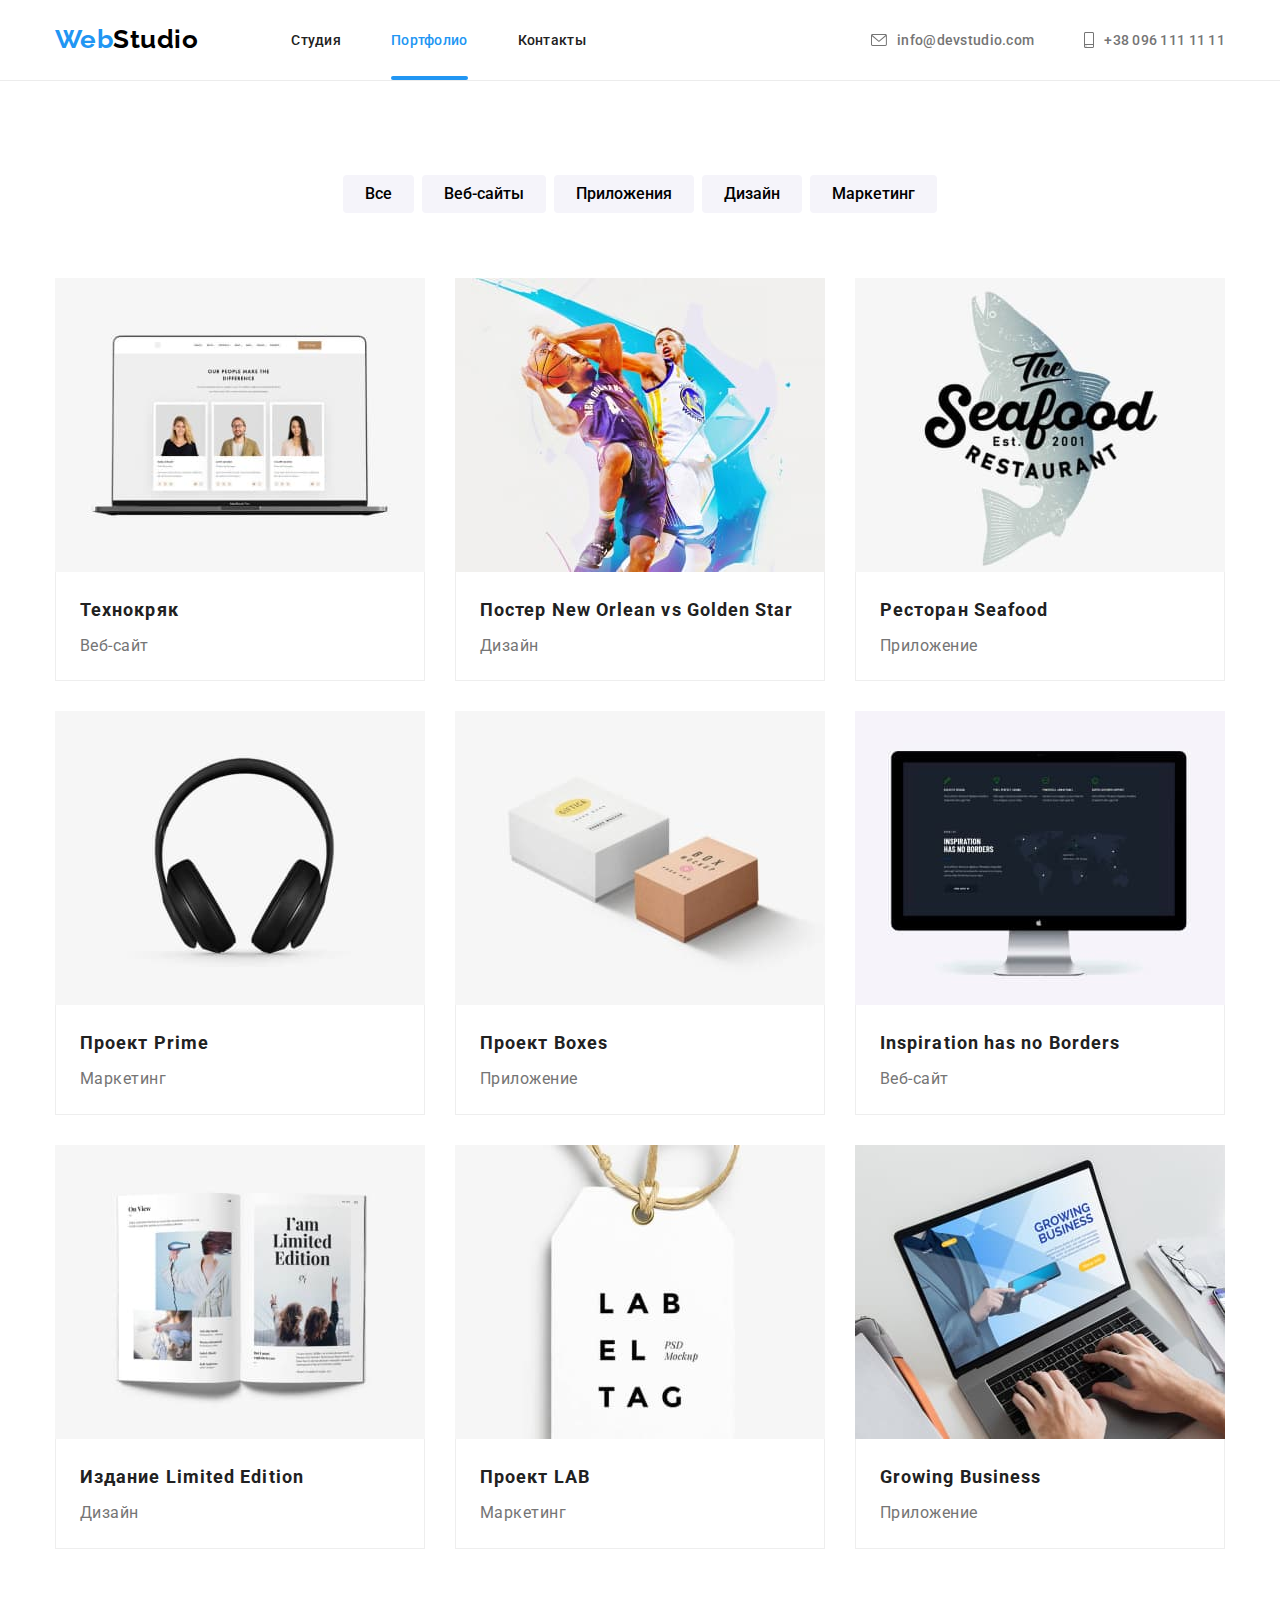
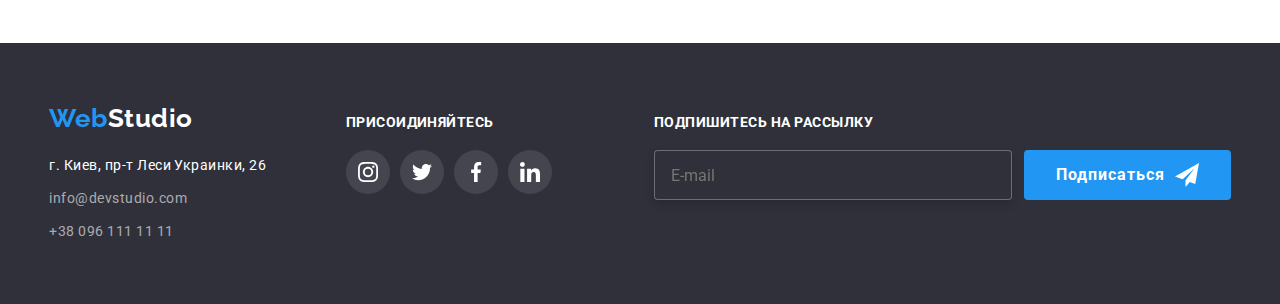
==== commit c3bf2dbe: "picture" ====
--- a/portfolio.html
+++ b/portfolio.html
@@ -32,32 +32,37 @@
             <li class="main-nav__item"><a href="./portfolio.html" class="main-nav__link link main-nav__link--current-page">Портфолио</a></li>
             <li class="main-nav__item"><a href="" class="main-nav__link link">Контакты</a></li>
           </ul>
-          <button type="button" class="menu-button is-open" data-menu-button>
-            <svg width="24" height="16" class="button__burger" aria-label="Переключатель мобильного меню">
-              <use href="./images/symbol-defs.svg#icon-burger" class="icon-menu"></use>
-              <use href="./images/symbol-defs.svg#icon-vector" width="16" height="16" class="icon-cross"></use>
-            </svg>
+
+
+          <button type="button" class="menu-button" data-menu-button>
+          <svg width="24" height="16" class="button__burger" aria-label="Переключатель мобильного меню">
+          <use href="./images/symbol-defs.svg#icon-burger" class="icon-menu"></use>
+          <use href="./images/symbol-defs.svg#icon-vector" width="16" height="16" class="icon-cross"></use>
+          </svg>
           </button>
-          <div class="menu-container is-open" data-menu>
-            <ul class="mobile-menu__main-nav list">
-              <li class="mob-menu__page"><a href="./index.html" class="link ">Студия</a></li>
-              <li class="mob-menu__page"><a href="./portfolio.html" class="link main-nav__link--current-page">Портфолио</a></li>
-              <li class="mob-menu__page"><a href="" class="link"></a>Контакты</li>
-            </ul>
-            <ul class="mob-menu__contact list">
-              <li>
-                <a href="tel:+380961111111" class="mob-menu__tel">+38 096 111 11 11</a>
-              </li>
-              <li>
-                <a href="mailto:info@devstudio.com" class="mob-menu__mail">info@devstudio.com</a>
-              </li>
-            </ul>
-            <ul class="mob-menu__soc-list list">
-              <li class="mob-menu__soc-item"><a href="" class="mob-menu__soc-link">Instagram</a></li>
-              <li class="mob-menu__soc-item"><a href="" class="mob-menu__soc-link">Twitter</a></li>
-              <li class="mob-menu__soc-item"><a href="" class="mob-menu__soc-link">Facebook</a></li>
-              <li class="mob-menu__soc-item"><a href="" class="mob-menu__soc-link">LinkedIn</a></li>
-            </ul>
+
+          <div class="menu-container" data-menu>
+          <ul class="mobile-menu__main-nav list">
+          <li class="mob-menu__page"><a href="./index.html" class="link main-nav__link--current-page">Студия</a></li>
+          <li class="mob-menu__page"><a href="./portfolio.html" class="link">Портфолио</a></li>
+          <li class="mob-menu__page"><a href="" class="link"></a>Контакты</li>
+          </ul>
+          <div class="mob-menu__bottom-wrapper">
+          <ul class="mob-menu__contact list">
+            <li>
+              <a href="tel:+380961111111" class="mob-menu__tel">+38 096 111 11 11</a>
+            </li>
+            <li>
+              <a href="mailto:info@devstudio.com" class="mob-menu__mail">info@devstudio.com</a>
+            </li>
+          </ul>
+          <ul class="mob-menu__soc-list list">
+            <li class="mob-menu__soc-item"><a href="" class="mob-menu__soc-link">Instagram</a></li>
+            <li class="mob-menu__soc-item"><a href="" class="mob-menu__soc-link">Twitter</a></li>
+            <li class="mob-menu__soc-item"><a href="" class="mob-menu__soc-link">Facebook</a></li>
+            <li class="mob-menu__soc-item"><a href="" class="mob-menu__soc-link">LinkedIn</a></li>
+          </ul>
+          </div>
           </div>
         </nav>
         <ul class="page-header__contact list">
@@ -98,7 +103,14 @@
               <div class="project__product">
                 <img src="./images/portfolio/technokryak.jpg" 
                   class="project__piture"
-                alt="laptop with people in monitor" width="370" height="294" />
+              srcset="./images/portfolio/portfolio_tab-x1x2/technokryak_tab-x1.jpg 354w,
+              ./images/portfolio/technokryak.jpg 370w,
+              ./images/portfolio/portfolio_mob-x1x2/technokryak_mob-x1.jpg 450w,
+              ./images/portfolio/portfolio_tab-x1x2/technokryak_tab-x2.jpg 708w,
+              ./images/portfolio/portfolio_mob-x1x2/technokryak_mob-x2.jpg 900w"
+              
+              sizes="(min-width: 1200px) 370px, (min-width: 768px) 354px, (max-width: 767px) 450px"
+                alt="laptop with people in monitor"/>
                 <p class="project__overlay">Ресурс предлагает комплексные предложения с разным уровнем функционала и сервисов. Все
                   это
                   позволит посетителю получить
@@ -116,8 +128,15 @@
             <a href="" class="project__link">
             <div class="project__product">
             <img src="./images/portfolio/poster-new-orlean-vs-golden-star.jpg" 
-                class="project__piture" 
-                alt="basketball" width="370" height="294" />
+                class="project__piture"
+                srcset="./images/portfolio/portfolio_tab-x1x2/poster-new-orlean-vs-golden-star_tab-x1.jpg 354w,
+              ./images/portfolio/poster-new-orlean-vs-golden-star.jpg 370w,
+              ./images/portfolio/portfolio_mob-x1x2/poster-new-orlean-vs-golden-star_mob-x1.jpg 450w,
+              ./images/portfolio/portfolio_tab-x1x2/poster-new-orlean-vs-golden-star_tab-x2.jpg 708w,
+              ./images/portfolio/portfolio_mob-x1x2/poster-new-orlean-vs-golden-star_mob-x2.jpg 900w"
+              
+              sizes="(min-width: 1200px) 370px, (min-width: 768px) 354px, (max-width: 767px) 450px"
+                alt="basketball"/>
               <p class="project__overlay">Ресурс предлагает комплексные предложения с разным уровнем функционала и сервисов. Все это
                 позволит посетителю получить
                 исчерпывающие сведения о компании или частном лице.</p>
@@ -135,7 +154,14 @@
             <div class="project__product">
             <img src="./images/portfolio/restaurant-seafood.jpg" 
               class="project__piture"
-              alt="fish" width="370" height="294" />
+                srcset="./images/portfolio/portfolio_tab-x1x2/restaurant-seafood_tab-x1.jpg 354w,
+              ./images/portfolio/restaurant-seafood.jpg 370w,
+              ./images/portfolio/portfolio_mob-x1x2/restaurant-seafood_mob-x1.jpg 450w,
+              ./images/portfolio/portfolio_tab-x1x2/restaurant-seafood_tab-x2.jpg 708w,
+              ./images/portfolio/portfolio_mob-x1x2/restaurant-seafood_mob-x2.jpg 900w"
+              
+              sizes="(min-width: 1200px) 370px, (min-width: 768px) 354px, (max-width: 767px) 450px"
+              alt="fish" />
               <p class="project__overlay">Ресурс предлагает комплексные предложения с разным уровнем функционала и сервисов. Все это
                 позволит посетителю получить
                 исчерпывающие сведения о компании или частном лице.</p>
@@ -153,7 +179,14 @@
             <div class="project__product">
             <img src="./images/portfolio/project-prime.jpg" 
               class="project__piture"
-              alt="headphones" width="370" height="294" />
+              srcset="./images/portfolio/portfolio_tab-x1x2/project-prime_tab-x1.jpg 354w,
+              ./images/portfolio/project-prime.jpg 370w,
+              ./images/portfolio/portfolio_mob-x1x2/project-prime_mob-x1.jpg 450w,
+              ./images/portfolio/portfolio_tab-x1x2/project-prime_tab-x2.jpg 708w,
+              ./images/portfolio/portfolio_mob-x1x2/project-prime_mob-x2.jpg 900w"
+              
+              sizes="(min-width: 1200px) 370px, (min-width: 768px) 354px, (max-width: 767px) 450px"
+              alt="headphones"/>
             <p class="project__overlay">Ресурс предлагает комплексные предложения с разным уровнем функционала и сервисов. Все это
             позволит посетителю получить
             исчерпывающие сведения о компании или частном лице.</p>
@@ -171,7 +204,14 @@
             <div class="project__product">
             <img src="./images/portfolio/project-boxes.jpg" 
             class="project__piture"
-            alt="boxes" width="370" height="294" />
+              srcset="./images/portfolio/portfolio_tab-x1x2/project-boxes_tab-x1.jpg 354w,
+              ./images/portfolio/project-boxes.jpg 370w,
+              ./images/portfolio/portfolio_mob-x1x2/project-boxes_mob-x1.jpg 450w,
+              ./images/portfolio/portfolio_tab-x1x2/project-boxes_tab-x2.jpg 708w,
+              ./images/portfolio/portfolio_mob-x1x2/project-boxes_mob-x2.jpg 900w"
+              
+            sizes="(min-width: 1200px) 370px, (min-width: 768px) 354px, (max-width: 767px) 450px"
+            alt="boxes"/>
             <p class="project__overlay">Ресурс предлагает комплексные предложения с разным уровнем функционала и сервисов. Все это
             позволит посетителю получить
             исчерпывающие сведения о компании или частном лице.</p>
@@ -189,7 +229,14 @@
             <div class="project__product">
             <img src="./images/portfolio/inspiration-has-no-borders.jpg"
               class="project__piture"
-              alt="dekstop monitor" width="370" height="294" />
+              srcset="./images/portfolio/portfolio_tab-x1x2/inspiration-has-no-borders_tab-x1.jpg 354w,
+              ./images/portfolio/inspiration-has-no-borders.jpg 370w,
+              ./images/portfolio/portfolio_mob-x1x2/inspiration-has-no-borders_mob-x1.jpg 450w,
+              ./images/portfolio/portfolio_tab-x1x2/inspiration-has-no-borders_tab-x2.jpg 708w,
+              ./images/portfolio/portfolio_mob-x1x2/inspiration-has-no-borders_mob-x2.jpg 900w"
+              
+            sizes="(min-width: 1200px) 370px, (min-width: 768px) 354px, (max-width: 767px) 450px"
+              alt="dekstop monitor"/>
             <p class="project__overlay">Ресурс предлагает комплексные предложения с разным уровнем функционала и сервисов. Все это
             позволит посетителю получить
             исчерпывающие сведения о компании или частном лице.</p>
@@ -207,7 +254,14 @@
           <div class="project__product">
           <img src="./images/portfolio/publication-limited-edition.jpg"
             class="project__piture"
-            alt="magazine" width="370" height="294" />
+              srcset="./images/portfolio/portfolio_tab-x1x2/publication-limited-edition_tab-x1.jpg 354w,
+              ./images/portfolio/publication-limited-edition.jpg 370w,
+              ./images/portfolio/portfolio_mob-x1x2/publication-limited-edition_mob-x1.jpg 450w,
+              ./images/portfolio/portfolio_tab-x1x2/publication-limited-edition_tab-x2.jpg 708w,
+              ./images/portfolio/portfolio_mob-x1x2/publication-limited-edition_mob-x2.jpg 900w"
+              
+            sizes="(min-width: 1200px) 370px, (min-width: 768px) 354px, (max-width: 767px) 450px"
+            alt="magazine" />
             <p class="project__overlay">Ресурс предлагает комплексные предложения с разным уровнем функционала и сервисов. Все это
               позволит посетителю получить
               исчерпывающие сведения о компании или частном лице.</p>
@@ -225,7 +279,14 @@
             <div class="project__product">
             <img src="./images/portfolio/project-lab.jpg"
               class="project__piture"
-              alt="label tag" width="370" height="294" />
+              srcset="./images/portfolio/portfolio_tab-x1x2/project-lab_tab-x1.jpg 354w,
+              ./images/portfolio/project-lab.jpg 370w,
+              ./images/portfolio/portfolio_mob-x1x2/project-lab_mob-x1.jpg 450w,
+              ./images/portfolio/portfolio_tab-x1x2/project-lab_tab-x2.jpg 708w,
+              ./images/portfolio/portfolio_mob-x1x2/project-lab_mob-x2.jpg 900w"
+              
+            sizes="(min-width: 1200px) 370px, (min-width: 768px) 354px, (max-width: 767px) 450px"
+              alt="label tag" />
             <p class="project__overlay">Ресурс предлагает комплексные предложения с разным уровнем функционала и сервисов. Все это
             позволит посетителю получить
             исчерпывающие сведения о компании или частном лице.</p>
@@ -243,7 +304,14 @@
           <div class="project__product">
             <img src="./images/portfolio/growing-business.jpg" 
             class="project__piture"
-            alt="laptop" width="370" height="294" />
+              srcset="./images/portfolio/portfolio_tab-x1x2/growing-business_tab-x1.jpg 354w,
+              ./images/portfolio/growing-business.jpg 370w,
+              ./images/portfolio/portfolio_mob-x1x2/growing-business_mob-x1.jpg 450w,
+              ./images/portfolio/portfolio_tab-x1x2/growing-business_tab-x2.jpg 708w,
+              ./images/portfolio/portfolio_mob-x1x2/growing-business_mob-x2.jpg 900w"
+              
+            sizes="(min-width: 1200px) 370px, (min-width: 768px) 354px, (max-width: 767px) 450px"
+            alt="laptop"/>
             <p class="project__overlay">Ресурс предлагает комплексные предложения с разным уровнем функционала и сервисов. Все это
             позволит посетителю получить
             исчерпывающие сведения о компании или частном лице.</p>
--- a/css/main.min.css
+++ b/css/main.min.css
@@ -1,2 +1,2 @@
-:root{--accent-color: #2196f3;--primary-white-color: #ffffff;--title-text-color: #212121;--text-color: #757575;--icon-grey: #afb1b8}body{background-color:var(--primary-white-color);color:#212121;font-family:Roboto, sans-serif;font-style:normal;letter-spacing:0.03em}button{font-family:'Roboto'}img{display:block}.section{padding-bottom:94px}@media screen and (min-width: 480px){.section{padding-bottom:60px}}.container{padding-left:15px;padding-right:15px;margin-left:auto;margin-right:auto}@media screen and (min-width: 480px){.container{width:480px}}@media screen and (min-width: 768px){.container{width:768px}}@media screen and (min-width: 1200px){.container{width:1200px}}a{text-decoration:none}.list{list-style:none}h1,h2,h3,ul,p{margin:0;padding:0}link{text-decoration:none}.visually-hidden{position:absolute;width:1px;height:1px;margin:-1px;border:0;padding:0;white-space:nowrap;clip-path:inset(100%);clip:rect(0 0 0 0);overflow:hidden}.page-header{position:relative}.page-header--underline{border-bottom:1px solid #ececec}.page-header__positioning{display:flex;align-items:center}@media screen and (max-width: 767px){.page-header__positioning{justify-content:space-between}}@media screen and (max-width: 767px){.page-header .main-logo-link{margin-right:268px}}@media screen and (min-width: 768px){.page-header .main-logo-link{margin-right:88px}}@media screen and (min-width: 1200px){.page-header .main-logo-link{margin-right:93px}}.main-nav{display:flex;align-items:center}@media screen and (max-width: 767px){.main-nav{justify-content:space-between}}@media screen and (min-width: 768px){.main-nav{justify-content:start}}.main-logo-link{color:var(--accent-color);font-family:'Raleway';font-weight:700;font-size:26px;line-height:1.2}@media screen and (max-width: 1199px){.main-logo-link{line-height:1.16}}.main-logo-link--black{color:black}.main-logo-link--white{color:var(--primary-white-color)}.main-nav__list{display:flex}@media screen and (max-width: 767px){.main-nav__list{display:none}}.main-nav__item+.main-nav__item{margin-left:50px}.main-nav__link{display:block;position:relative;padding-top:32px;padding-bottom:32px;transition:color 250ms cubic-bezier(0.4, 0, 0.2, 1);color:var(--title-text-color);font-weight:500;font-size:14px;line-height:16px;letter-spacing:0.02em}.main-nav__link:hover,.main-nav__link:focus{color:var(--accent-color);fill:var(--accent-color);cursor:pointer}.main-nav__link--current-page{color:var(--accent-color)}@media screen and (min-width: 768px){.main-nav__link--current-page::after{position:absolute;bottom:0;display:block;content:'';width:100%;height:4px;background-color:var(--accent-color);border-radius:2px}}.page-header__contact{display:flex;justify-content:flex-end;margin-left:auto}@media screen and (max-width: 767px){.page-header__contact{display:none}}@media screen and (max-width: 1199px){.page-header__contact{flex-direction:column}}.page-header__item{display:flex;align-items:center}.page-header__item+.page-header__item{margin-left:50px}@media screen and (max-width: 1199px){.page-header__item+.page-header__item{margin-left:0px;margin-top:10px}}.page-header__link{display:flex;align-items:center;color:var(--text-color);font-weight:500;font-size:14px;line-height:1.15;letter-spacing:0.02em;transition:color 250ms cubic-bezier(0.4, 0, 0.2, 1)}.page-header__link:hover,.page-header__link:focus{color:var(--accent-color);fill:var(--accent-color);cursor:pointer}.page-header__icon{fill:currentColor;margin-right:10px}.menu-button{display:inline-flex;border-style:none;background-color:transparent;padding:12px 8px;margin:10px 0px}@media screen and (min-width: 768px){.menu-button{display:none}}.button__burger{fill:black;transition:fill 250ms cubic-bezier(0.4, 0, 0.2, 1)}.button__burger:hover,.button__burger:focus{fill:var(--accent-color);cursor:pointer}.menu-button .icon-cross{display:none}.menu-button.is-open .icon-cross{display:block;z-index:2}.menu-button.is-open .icon-menu{display:none}@media screen and (max-width: 767px){.menu-container{display:none}.menu-container.is-open{position:absolute;display:block;min-width:480px;height:796px;top:100%;left:0;width:100%;padding:48px 40px;background-color:var(--primary-white-color);z-index:1}}@media screen and (min-width: 768px){.menu-container{display:none}}.mob-menu__page{font-weight:500;font-size:40px;line-height:1.17;letter-spacing:0.02em;color:var(--title-text-color)}.mob-menu__page+.mob-menu__page{margin-top:32px}.mobile-menu__main-nav+.mob-menu__contact{margin-top:302px}.mob-menu__tel{display:block;font-weight:500;font-size:34px;line-height:1.17;letter-spacing:0.02em;color:var(--accent-color)}.mob-menu__mail{display:block;margin-top:32px;font-weight:500;font-size:24px;line-height:1.16;letter-spacing:0.02em;color:var(--text-color)}.mob-menu__soc-list{display:flex;margin-top:64px}.mob-menu__soc-item:not(:last-child){padding-right:10px;border-right:1px solid rgba(33,33,33,0.2)}.mob-menu__soc-item:not(:first-child){padding-left:10px}.mob-menu__soc-link{font-weight:500;font-size:18px;line-height:1.22;letter-spacing:0.02em;color:var(--accent-color)}.hero-section{padding-top:200px;padding-bottom:200px}@media screen and (max-width: 1199px){.hero-section{padding-top:118px;padding-bottom:118px}}.hero-section--overlay{max-width:1600px;margin:0 auto;background-color:#c4c4c4;background-image:linear-gradient(to right, rgba(47,48,58,0.4), rgba(47,48,58,0.4)),url(../images/hero-foto.jpg);background-position:center;background-size:cover}@media screen and (max-width: 767px){.hero-section--overlay{min-width:480px;padding-top:118px;padding-bottom:118px}}.hero-section__title{color:var(--primary-white-color);font-weight:900;font-size:44px;line-height:1.36;text-align:center;letter-spacing:0.06em;text-transform:uppercase;width:696px;margin-left:auto;margin-right:auto;margin-bottom:30px}@media screen and (max-width: 1199px){.hero-section__title{font-size:26px;line-height:1.6;width:360px}}.button{display:flex;align-items:center;justify-content:center;min-width:200px;margin-left:auto;margin-right:auto;padding:10px 32px;color:var(--primary-white-color);background-color:var(--accent-color);font-weight:700;font-size:16px;line-height:1.8;letter-spacing:0.06em;border-radius:4px;border:none;transition:background-color 250ms cubic-bezier(0.4, 0, 0.2, 1)}.button:hover,.button:focus{background-color:#188ce8}.features{padding-top:94px}@media screen and (max-width: 1199px){.features{padding-top:60px}}.features__list{display:flex}@media screen and (max-width: 767px){.features__list{display:block}}@media screen and (max-width: 1199px){.features__list{flex-wrap:wrap;margin:-15px}}@media screen and (max-width: 767px){.features__item{width:450px;margin-left:15px}}@media screen and (min-width: 768px){.features__item{width:354px;margin:15px}}@media screen and (min-width: 1200px){.features__item{width:270px;margin:0px}}.features__icon::before{content:'';display:block;height:120px;margin-bottom:30px;background-repeat:no-repeat;background-position:center;background-color:#f5f4fa}.features__icon--antenna::before{background-image:url(../images/css-images/antenna.svg)}.features__icon--clock::before{background-image:url(../images/css-images/clock.svg)}.features__icon--diagram::before{background-image:url(../images/css-images/diagram.svg)}.features__icon--astronaut::before{background-image:url(../images/css-images/astronaut.svg)}.features__title+.features__description{margin-top:10px}.features__title{font-style:normal;font-weight:700;font-size:14px;line-height:1.14;letter-spacing:0.03em;text-transform:uppercase;color:var(--title-text-color)}@media screen and (max-width: 767px){.features__title{text-align:center}}.features__item+.features__item{margin-left:30px}@media screen and (max-width: 767px){.features__item+.features__item{margin-left:0px;margin-top:30px}}@media screen and (max-width: 1199px){.features__item+.features__item{margin-left:15px}}@media screen and (min-width: 1200px){.features__item+.features__item{margin-left:30px}}.features__description{font-size:14px;line-height:1.71;color:var(--text-color);letter-spacing:0.03em}@media screen and (max-width: 1199px){.our-work{display:none}}.section__title{text-align:center;font-weight:700;font-size:36px;line-height:1.2}@media screen and (max-width: 1199px){.section__title{font-size:28px;line-height:1.18}}.section__title+.our-work__examples-list{margin-top:50px}.our-work__examples-list{display:flex}.our-work__example+.our-work__example{margin-left:30px}.our-work__example{position:relative}.example__title{position:absolute;bottom:0;display:flex;justify-content:center;align-items:center;width:100%;height:70px;background:rgba(47,48,58,0.8);font-weight:700;font-size:14px;line-height:1.15;text-transform:uppercase;color:var(--primary-white-color)}.our-team{background-color:#f5f4fa;padding-top:94px}@media screen and (max-width: 1199px){.our-team{min-width:480px;padding-top:60px}}.section__title+.our-team__workers-list{margin-top:50px}@media screen and (max-width: 1199px){.section__title+.our-team__workers-list{margin-top:30px}}.our-team__workers-list{display:flex}@media screen and (max-width: 767px){.our-team__workers-list{display:block}}@media screen and (max-width: 1199px){.our-team__workers-list{flex-wrap:wrap;margin:-15px}}.our-team__worker{background-color:var(--primary-white-color);box-shadow:0px 1px 3px rgba(0,0,0,0.12),0px 1px 1px rgba(0,0,0,0.14),0px 2px 1px rgba(0,0,0,0.2);border-radius:0px 0px 4px 4px}@media screen and (max-width: 767px){.our-team__worker{min-width:450px}.our-team__worker:not(:last-child){margin-bottom:30px}}@media screen and (max-width: 1199px){.our-team__worker{margin:15px;width:354px}}.our-team__worker+.our-team__worker{margin-left:30px}@media screen and (max-width: 767px){.our-team__worker+.our-team__worker{margin-left:0px}}@media screen and (max-width: 1199px){.our-team__worker+.our-team__worker{margin-left:15px}}.worker__foto{min-width:450px;min-height:460px}@media screen and (min-width: 480px){.worker__foto{min-width:450px;min-height:460px}}@media screen and (min-width: 768px){.worker__foto{min-width:354px;min-height:374px}}@media screen and (min-width: 1200px){.worker__foto{min-width:270px;min-height:260px}}.worker__description{padding-top:30px;padding-bottom:30px}@media screen and (max-width: 1199px){.worker__description{padding-bottom:24px}}.worker__name{text-align:center;font-weight:500;font-size:16px;line-height:1.2}.worker__position{text-align:center;font-size:16px;line-height:1.2;color:var(--text-color)}.worker__name+.worker__position{margin-top:10px;margin-bottom:16px}.social-links__list{display:flex;width:206px;margin-left:auto;margin-right:auto;justify-content:space-between}.social__link{display:inline-block;padding:12px;fill:var(--icon-grey);width:44px;height:44px;border-radius:50%;transition:fill 250ms cubic-bezier(0.4, 0, 0.2, 1);transition:background-color 250ms cubic-bezier(0.4, 0, 0.2, 1)}.social__link:hover,.social__link:focus{fill:var(--primary-white-color);border-radius:50%;background-color:#2196f3}.regular-clients{padding-top:94px}@media screen and (max-width: 1199px){.regular-clients{min-width:480px;padding-top:60px}}.section__title+.regular-clients__list{margin-top:50px}@media screen and (max-width: 1199px){.section__title+.regular-clients__list{margin-top:30px}}.regular-clients__list{display:flex}@media screen and (max-width: 767px){.regular-clients__list{min-width:480px;flex-wrap:wrap;margin:-15px}}@media screen and (min-width: 768px){.regular-clients__list{flex-wrap:wrap;margin:-15px}}@media screen and (min-width: 1200px){.regular-clients__list{justify-content:space-between}}@media screen and (max-width: 767px){.regular-clients__item{width:210px;margin:15px}}@media screen and (min-width: 768px){.regular-clients__item{width:226px;margin:15px}}@media screen and (min-width: 1200px){.regular-clients__item{width:170px;margin:0px}}.regular-client__link{display:flex;height:92px;border:1px solid var(--icon-grey);fill:var(--icon-grey);box-sizing:border-box;border-radius:4px;transition:fill 250ms cubic-bezier(0.4, 0, 0.2, 1);transition:border 250ms cubic-bezier(0.4, 0, 0.2, 1)}.regular-client__link:hover,.regular-client__link:focus{border:1px solid var(--accent-color);fill:var(--accent-color)}.regular-client__link:hover .client__icon,.regular-client__link:focus .client__icon{fill:var(--accent-color)}@media screen and (max-width: 767px){.regular-client__link{width:210px}}@media screen and (min-width: 768px){.regular-client__link{width:226px}}@media screen and (min-width: 1200px){.regular-client__link{width:170px}}.client__icon{display:inline-block;margin:auto;transition:fill 250ms cubic-bezier(0.4, 0, 0.2, 1)}.footer{background-color:#2f303a;padding-top:60px;padding-bottom:60px}@media screen and (max-width: 767px){.footer{min-width:480px}}@media screen and (max-width: 767px){.footer_container{display:flex;flex-direction:column}}@media screen and (min-width: 768px) and (max-width: 1199px){.footer_container{display:flex;flex-wrap:wrap;justify-content:space-evenly;align-items:baseline}}@media screen and (min-width: 1200px){.footer_container{display:flex;align-items:baseline;justify-content:space-evenly;padding-left:0px;padding-right:0px}}@media screen and (max-width: 767px){.footer-container1{margin-left:auto;margin-right:auto}}@media screen and (max-width: 1199px){.footer-container1 .main-logo-link{display:flex;justify-content:center;align-items:center}}.main-logo-link+.address{margin-top:20px}@media screen and (max-width: 1199px){.address-list{display:flex;flex-direction:column;justify-content:center;align-items:center}}.map_link{color:var(--primary-white-color);font-style:normal;font-size:14px;line-height:1.7}.contact__map+.address__email{margin-top:9px}.address__email+.address__tel{margin-top:9px}.address-contact{display:block;color:var(--text-color);font-style:normal;font-size:14px;line-height:1.7;color:rgba(255,255,255,0.6);transition:color 250ms cubic-bezier(0.4, 0, 0.2, 1)}.address-contact:hover,.address-contact:focus{color:var(--accent-color)}.footer-container1+.join__container{margin-left:70px}@media screen and (max-width: 767px){.footer-container1+.join__container{margin-left:auto;margin-right:auto;margin-top:60px}}.join__title,.subscribe__title{margin-bottom:20px;color:var(--primary-white-color);font-weight:700;font-size:14px;line-height:1.15;text-transform:uppercase}@media screen and (max-width: 1199px){.join__title,.subscribe__title{text-align:center}}.join-social-links{display:flex;width:206px;margin-left:auto;margin-right:auto;justify-content:space-between}.join-social-links__item{width:44px;height:44px}.join-social__link{width:100%;height:100%;display:flex;justify-content:center;align-items:center;border-radius:50%;background:rgba(255,255,255,0.1);fill:var(--primary-white-color);transition:background-color 250ms cubic-bezier(0.4, 0, 0.2, 1)}.join-social__link:hover,.join-social__link:focus{background-color:#2196f3}@media screen and (min-width: 768px) and (max-width: 1199px){.subscribe__container{margin-top:60px}}@media screen and (max-width: 767px){.join__container+.subscribe__container{margin-left:auto;margin-right:auto;margin-top:60px}}@media screen and (min-width: 1200px){.join__container+.subscribe__container{margin-left:93px}}.subscribe__form{display:flex}@media screen and (max-width: 767px){.subscribe__form{display:block}}@media screen and (min-width: 768px) and (max-width: 1199px){.subscribe__form{display:block}}.subscribe__email-input{width:358px;height:50px;border:1px solid rgba(255,255,255,0.3);filter:drop-shadow(0px 4px 4px rgba(0,0,0,0.15));border-radius:4px;background-color:#2F303A;padding-left:16px;color:var(--primary-white-color)}.subscribe__email-input:hover,.subscribe__email-input:focus{border:1px solid var(--accent-color);outline:none}@media screen and (min-width: 480px) and (max-width: 1199px){.subscribe__email-input{min-width:450px}}.subscribe__email-input+.button{margin-left:12px}@media screen and (max-width: 1199px){.subscribe__email-input+.button{margin-left:auto;margin-right:auto;margin-top:20px}}.button svg{margin-left:10px}.backdrop{position:fixed;top:0;left:0;width:100%;height:100%;opacity:1;transition:opacity 1000ms, visibility 1000ms;background:rgba(0,0,0,0.2)}.is-hidden{visibility:hidden;opacity:0;pointer-events:none}.backdrop.is-hidden .modal{transform:translate(-50%, -50%) scale(1.2)}.backdrop .modal{position:absolute;top:50%;left:50%;transform:translate(-50%, -50%) scale(1);transition:transform 250ms;width:528px;height:581px;background-color:var(--primary-white-color);box-shadow:0px 1px 3px rgba(0,0,0,0.12),0px 1px 1px rgba(0,0,0,0.14),0px 2px 1px rgba(0,0,0,0.2);border-radius:4px}@media screen and (max-width: 1199px){.backdrop .modal{width:450px;height:609px}}.modal-close{position:absolute;transition:fill 250ms cubic-bezier(0.4, 0, 0.2, 1);top:8px;right:8px;display:flex;justify-content:center;align-items:center;width:30px;height:30px;background-color:var(--primary-white-color);border:1px solid rgba(0,0,0,0.1);border-radius:50%}.modal-close:hover,.modal-close:focus{fill:var(--accent-color)}@media screen and (max-width: 1199px){.modal-close__icon{min-width:11px;min-height:11px}}.modal__title{margin-bottom:12px}@media screen and (max-width: 1199px){.modal__title{text-align:center}}.modal{display:flex;flex-direction:column;align-items:center;padding:40px}.form__lable{position:relative;display:flex;flex-direction:column;color:var(--text-color)}.form__lable+.form__lable{margin-top:10px}.form__title{display:block;margin-bottom:4px;font-weight:400;font-size:12px;line-height:14px;letter-spacing:0.01em}.form__input{display:flex;flex-direction:column;width:448px;height:40px;padding-left:40px;border:1px solid rgba(33,33,33,0.2);border-radius:4px;transition:border 250ms cubic-bezier(0.4, 0, 0.2, 1);outline:none}.form__input:hover,.form__input:focus{border-color:var(--accent-color)}.form__input:hover+.form__icon,.form__input:focus+.form__icon{fill:var(--accent-color)}@media screen and (max-width: 1199px){.form__input{width:370px}}.form__icon{position:absolute;top:30px;left:12px;transition:fill 250ms cubic-bezier(0.4, 0, 0.2, 1)}.comment{width:448px;font-weight:400;font-size:12px;line-height:14px;letter-spacing:0.01em;color:var(--text-color)}.comment-area{resize:none;padding:12px 16px;height:120px;font-weight:400;font-size:12px;line-height:14px;letter-spacing:0.01em}.checkbox{position:absolute;width:1px;height:1px;margin:-1px;border:0;padding:0;clip:rect(0 0 0 0);overflow:hidden}.check-icon{display:inline-block;width:16px;height:15px;margin-right:8px;border:2px solid #2a2a2a;border-radius:2px;transition:background-color 250ms cubic-bezier(0.4, 0, 0.2, 1)}.checkbox:checked+.check-icon{border-color:transparent;background-color:var(--accent-color);background-image:url(../images/Vector1.svg);background-repeat:no-repeat;background-size:contain;background-origin:border-box}.field{display:flex;justify-content:center;align-items:center;height:24px;margin-top:20px;margin-bottom:30px;margin-left:auto;margin-right:auto;display:flex;flex-direction:row;align-items:center;font-weight:400;font-size:14px;line-height:1.71;letter-spacing:0.03em;color:var(--text-color)}@media screen and (max-width: 1199px){.field{font-size:12px;line-height:1.16}}.agreement-conditions{margin-left:3px;color:var(--accent-color);text-decoration:underline}.potrtfolio{padding-top:94px}@media screen and (max-width: 1199px){.potrtfolio{padding-top:60px}}.filtr__list{display:flex;justify-content:center}@media screen and (max-width: 767px){.filtr__list{margin-bottom:-15px;flex-wrap:wrap;justify-content:start}}.filtr__item+.filtr__item{margin-left:8px}@media screen and (max-width: 767px){.filtr__item+.filtr__item{margin-left:0px}}@media screen and (max-width: 767px){.filtr__item{margin-bottom:15px}.filtr__item:not(:last-child){margin-right:8px}}.filtr__button{font-weight:500;font-size:16px;line-height:1.6;text-align:center;border-radius:4px;border-style:none;padding:6px 22px;background-color:#f5f4fa;transition:box-shadow 250ms cubic-bezier(0.4, 0, 0.2, 1),color 250ms cubic-bezier(0.4, 0, 0.2, 1),background-color 250ms cubic-bezier(0.4, 0, 0.2, 1)}.filtr__button:hover,.filtr__button:focus{color:var(--primary-white-color);background-color:var(--accent-color);cursor:pointer;box-shadow:0px 3px 1px rgba(0,0,0,0.1),0px 1px 2px rgba(0,0,0,0.08),0px 2px 2px rgba(0,0,0,0.12)}.filtr__list+.projects__list{margin-top:50px}@media screen and (max-width: 767px){.filtr__list+.projects__list{margin-top:40px}}@media screen and (max-width: 767px){.projects__list{display:block;margin:0px}}@media screen and (min-width: 768px) and (max-width: 1199px){.projects__list{display:flex;flex-wrap:wrap;margin:-15px}}@media screen and (min-width: 1200px){.projects__list{display:flex;flex-wrap:wrap;margin:-15px}}@media screen and (max-width: 767px){.projects__item{min-width:450px;margin:0px}.projects__item:not(:last-child){margin-bottom:30px}}@media screen and (min-width: 768px) and (max-width: 1199px){.projects__item{width:354px;margin:15px}}@media screen and (min-width: 1200px){.projects__item{margin:15px;width:370px;box-sizing:border-box}}@media screen and (max-width: 767px){.project__piture{width:450px}}.project__link{display:flex;flex-direction:column}.project__link:hover .project__overlay,.project__link:focus .project__overlay{transform:translatey(0);box-shadow:0px 1px 1px rgba(0,0,0,0.12),0px 4px 4px rgba(0,0,0,0.06),1px 4px 6px rgba(0,0,0,0.16);cursor:pointer}.project__card{padding:20px 24px;border:1px solid #eeeeee;border-top:none}.project__title{color:var(--title-text-color);font-weight:700;font-size:18px;line-height:2;letter-spacing:0.06em;text-align:left;align-items:stretch;margin-bottom:4px}.project__description{font-size:16px;line-height:1.8;color:var(--text-color)}.project__product{position:relative;overflow:hidden;display:flex}.project__overlay{position:absolute;top:0;right:0;transform:translatey(100%);transition:transform 250ms cubic-bezier(0.4, 0, 0.2, 1);padding:63px 24px;font-weight:400;font-size:18px;line-height:1.56;letter-spacing:0.03em;color:var(--primary-white-color);background:rgba(33,150,243,0.9)}@media screen and (max-width: 767px){.project__overlay{padding:77px 24px}}
+:root{--accent-color: #2196f3;--primary-white-color: #ffffff;--title-text-color: #212121;--text-color: #757575;--icon-grey: #afb1b8}body{background-color:var(--primary-white-color);color:#212121;font-family:Roboto, sans-serif;font-style:normal;letter-spacing:0.03em}button{font-family:'Roboto'}img{display:block}@media screen and (max-width: 1199px){.section{padding-bottom:60px}}@media screen and (min-width: 1200px){.section{padding-bottom:94px}}.container{padding-left:15px;padding-right:15px;margin-left:auto;margin-right:auto}@media screen and (min-width: 480px){.container{width:480px}}@media screen and (min-width: 768px){.container{width:768px}}@media screen and (min-width: 1200px){.container{width:1200px}}a{text-decoration:none}.list{list-style:none}h1,h2,h3,ul,p{margin:0;padding:0}link{text-decoration:none}.visually-hidden{position:absolute;width:1px;height:1px;margin:-1px;border:0;padding:0;white-space:nowrap;clip-path:inset(100%);clip:rect(0 0 0 0);overflow:hidden}.page-header{position:relative}.page-header--underline{min-width:480px;border-bottom:1px solid #ececec}.page-header__positioning{display:flex;align-items:center}@media screen and (max-width: 767px){.page-header__positioning{justify-content:space-between}}@media screen and (max-width: 767px){.page-header .main-logo-link{margin-right:268px}}@media screen and (min-width: 768px){.page-header .main-logo-link{margin-right:88px}}@media screen and (min-width: 1200px){.page-header .main-logo-link{margin-right:93px}}.main-nav{display:flex;align-items:center}@media screen and (max-width: 767px){.main-nav{justify-content:space-between}}@media screen and (min-width: 768px){.main-nav{justify-content:start}}.main-logo-link{color:var(--accent-color);font-family:'Raleway';font-weight:700;font-size:26px;line-height:1.2}@media screen and (max-width: 1199px){.main-logo-link{line-height:1.16}}.main-logo-link--black{color:black}.main-logo-link--white{color:var(--primary-white-color)}.main-nav__list{display:flex}@media screen and (max-width: 767px){.main-nav__list{display:none}}.main-nav__item+.main-nav__item{margin-left:50px}.main-nav__link{display:block;position:relative;padding-top:32px;padding-bottom:32px;transition:color 250ms cubic-bezier(0.4, 0, 0.2, 1);color:var(--title-text-color);font-weight:500;font-size:14px;line-height:16px;letter-spacing:0.02em}.main-nav__link:hover,.main-nav__link:focus{color:var(--accent-color);fill:var(--accent-color);cursor:pointer}.main-nav__link--current-page{color:var(--accent-color)}@media screen and (min-width: 768px){.main-nav__link--current-page::after{position:absolute;bottom:0;display:block;content:'';width:100%;height:4px;background-color:var(--accent-color);border-radius:2px}}.page-header__contact{display:flex;justify-content:flex-end;margin-left:auto}@media screen and (max-width: 767px){.page-header__contact{display:none}}@media screen and (max-width: 1199px){.page-header__contact{flex-direction:column}}.page-header__item{display:flex;align-items:center}.page-header__item+.page-header__item{margin-left:50px}@media screen and (max-width: 1199px){.page-header__item+.page-header__item{margin-left:0px;margin-top:10px}}.page-header__link{display:flex;align-items:center;color:var(--text-color);font-weight:500;font-size:14px;line-height:1.15;letter-spacing:0.02em;transition:color 250ms cubic-bezier(0.4, 0, 0.2, 1)}.page-header__link:hover,.page-header__link:focus{color:var(--accent-color);fill:var(--accent-color);cursor:pointer}.page-header__icon{fill:currentColor;margin-right:10px}.menu-button{display:inline-flex;border-style:none;background-color:transparent;padding:12px 8px;margin:10px 0px}@media screen and (min-width: 768px){.menu-button{display:none}}.button__burger{fill:black;transition:fill 250ms cubic-bezier(0.4, 0, 0.2, 1)}.button__burger:hover,.button__burger:focus{fill:var(--accent-color);cursor:pointer}@media screen and (min-width: 768px){.button__burger{display:none}}.menu-button{display:flex;margin-left:auto}.menu-button .icon-cross{display:none}.menu-button.is-open .icon-cross{display:block}.menu-button.is-open .button__burger{position:fixed;top:15px;right:15px;z-index:2}.menu-button.is-open .icon-menu{display:none}.menu-container{transition:transform 1250ms cubic-bezier(0.4, 0, 0.2, 1);position:fixed;display:flex;flex-direction:column;justify-content:space-between;height:100vh;top:0;left:0;width:100%;transform:translateY(-100%);padding:48px 40px;background-color:var(--primary-white-color);z-index:1}.menu-container.is-open{transform:translateY(0)}@media screen and (min-width: 768px){.menu-container{display:none}}.mobile-menu__main-nav{display:flex;flex-direction:column}.mob-menu__page{font-weight:500;font-size:40px;line-height:1.17;letter-spacing:0.02em;color:var(--title-text-color)}.mob-menu__page+.mob-menu__page{margin-top:32px}.mob-menu__tel{display:block;font-weight:500;font-size:34px;line-height:1.17;letter-spacing:0.02em;color:var(--accent-color)}.mob-menu__mail{display:block;margin-top:32px;font-weight:500;font-size:24px;line-height:1.16;letter-spacing:0.02em;color:var(--text-color)}.mob-menu__soc-list{display:flex;margin-top:64px}.mob-menu__soc-item:not(:last-child){padding-right:10px;border-right:1px solid rgba(33,33,33,0.2)}.mob-menu__soc-item:not(:first-child){padding-left:10px}.mob-menu__soc-link{font-weight:500;font-size:18px;line-height:1.22;letter-spacing:0.02em;color:var(--accent-color)}.hero-section{padding-top:200px;padding-bottom:200px}@media screen and (max-width: 1199px){.hero-section{padding-top:118px;padding-bottom:118px}}.hero-section--overlay{max-width:1600px;margin:0 auto;background-color:#c4c4c4;background-image:linear-gradient(to right, rgba(47,48,58,0.4), rgba(47,48,58,0.4)),url(../images/hero-foto.jpg);background-position:center;background-size:cover}@media screen and (max-width: 767px){.hero-section--overlay{min-width:480px;padding-top:118px;padding-bottom:118px}}.hero-section__title{color:var(--primary-white-color);font-weight:900;font-size:44px;line-height:1.36;text-align:center;letter-spacing:0.06em;text-transform:uppercase;width:696px;margin-left:auto;margin-right:auto;margin-bottom:30px}@media screen and (max-width: 1199px){.hero-section__title{font-size:26px;line-height:1.6;width:360px}}.button{display:flex;align-items:center;justify-content:center;min-width:200px;margin-left:auto;margin-right:auto;padding:10px 32px;color:var(--primary-white-color);background-color:var(--accent-color);font-weight:700;font-size:16px;line-height:1.8;letter-spacing:0.06em;border-radius:4px;border:none;transition:background-color 250ms cubic-bezier(0.4, 0, 0.2, 1)}.button:hover,.button:focus{background-color:#188ce8}.features{padding-top:94px}@media screen and (max-width: 1199px){.features{padding-top:60px;min-width:480px}}.features__list{display:flex}@media screen and (max-width: 767px){.features__list{display:block}}@media screen and (min-width: 768px) and (max-width: 1199px){.features__list{flex-wrap:wrap;margin:-15px}}@media screen and (max-width: 767px){.features__item{width:450px;margin-left:0px}}@media screen and (min-width: 768px){.features__item{width:354px;margin:15px}}@media screen and (min-width: 1200px){.features__item{width:270px;margin:0px}}.features__icon::before{content:'';display:block;height:120px;margin-bottom:30px;background-repeat:no-repeat;background-position:center;background-color:#f5f4fa}.features__icon--antenna::before{background-image:url(../images/css-images/antenna.svg)}.features__icon--clock::before{background-image:url(../images/css-images/clock.svg)}.features__icon--diagram::before{background-image:url(../images/css-images/diagram.svg)}.features__icon--astronaut::before{background-image:url(../images/css-images/astronaut.svg)}.features__title+.features__description{margin-top:10px}.features__title{font-style:normal;font-weight:700;font-size:14px;line-height:1.14;letter-spacing:0.03em;text-transform:uppercase;color:var(--title-text-color)}@media screen and (max-width: 767px){.features__title{text-align:center}}.features__item+.features__item{margin-left:30px}@media screen and (max-width: 767px){.features__item+.features__item{margin-left:0px;margin-top:30px}}@media screen and (min-width: 768px) and (max-width: 1199px){.features__item+.features__item{margin-left:15px}}@media screen and (min-width: 1200px){.features__item+.features__item{margin-left:30px}}.features__description{font-size:14px;line-height:1.71;color:var(--text-color);letter-spacing:0.03em}@media screen and (max-width: 1199px){.our-work{display:none}}.section__title{text-align:center;font-weight:700;font-size:36px;line-height:1.2}@media screen and (max-width: 1199px){.section__title{font-size:28px;line-height:1.18}}.section__title+.our-work__examples-list{margin-top:50px}.our-work__examples-list{display:flex}.our-work__example+.our-work__example{margin-left:30px}.our-work__example{position:relative}.example__title{position:absolute;bottom:0;display:flex;justify-content:center;align-items:center;width:100%;height:70px;background:rgba(47,48,58,0.8);font-weight:700;font-size:14px;line-height:1.15;text-transform:uppercase;color:var(--primary-white-color)}.our-team{background-color:#f5f4fa;padding-top:94px}@media screen and (max-width: 1199px){.our-team{min-width:480px;padding-top:60px}}.section__title+.our-team__workers-list{margin-top:50px}@media screen and (max-width: 1199px){.section__title+.our-team__workers-list{margin-top:30px}}.our-team__workers-list{display:flex}@media screen and (max-width: 767px){.our-team__workers-list{display:block}}@media screen and (max-width: 1199px){.our-team__workers-list{flex-wrap:wrap;margin:-15px}}.our-team__worker{background-color:var(--primary-white-color);box-shadow:0px 1px 3px rgba(0,0,0,0.12),0px 1px 1px rgba(0,0,0,0.14),0px 2px 1px rgba(0,0,0,0.2);border-radius:0px 0px 4px 4px}@media screen and (max-width: 767px){.our-team__worker{min-width:450px}.our-team__worker:not(:last-child){margin-bottom:30px}}@media screen and (max-width: 1199px){.our-team__worker{margin:15px;width:354px}}.our-team__worker+.our-team__worker{margin-left:30px}@media screen and (max-width: 767px){.our-team__worker+.our-team__worker{margin-left:0px}}@media screen and (max-width: 1199px){.our-team__worker+.our-team__worker{margin-left:15px}}@media screen and (min-width: 1200px){.worker__foto{width:270px;height:260px}}.worker__description{padding-top:30px;padding-bottom:30px}@media screen and (max-width: 1199px){.worker__description{padding-bottom:24px}}.worker__name{text-align:center;font-weight:500;font-size:16px;line-height:1.2}.worker__position{text-align:center;font-size:16px;line-height:1.2;color:var(--text-color)}.worker__name+.worker__position{margin-top:10px;margin-bottom:16px}.social-links__list{display:flex;width:206px;margin-left:auto;margin-right:auto;justify-content:space-between}.social__link{display:inline-block;padding:12px;fill:var(--icon-grey);width:44px;height:44px;border-radius:50%;transition:fill 250ms cubic-bezier(0.4, 0, 0.2, 1);transition:background-color 250ms cubic-bezier(0.4, 0, 0.2, 1)}.social__link:hover,.social__link:focus{fill:var(--primary-white-color);border-radius:50%;background-color:#2196f3}.regular-clients{padding-top:94px}@media screen and (max-width: 1199px){.regular-clients{min-width:480px;padding-top:60px}}.section__title+.regular-clients__list{margin-top:50px}@media screen and (max-width: 1199px){.section__title+.regular-clients__list{margin-top:30px}}.regular-clients__list{display:flex}@media screen and (max-width: 767px){.regular-clients__list{min-width:480px;flex-wrap:wrap;margin:-15px}}@media screen and (min-width: 768px){.regular-clients__list{flex-wrap:wrap;margin:-15px}}@media screen and (min-width: 1200px){.regular-clients__list{justify-content:space-between}}@media screen and (max-width: 767px){.regular-clients__item{width:210px;margin:15px}}@media screen and (min-width: 768px){.regular-clients__item{width:226px;margin:15px}}@media screen and (min-width: 1200px){.regular-clients__item{width:170px;margin:0px}}.regular-client__link{display:flex;height:92px;border:1px solid var(--icon-grey);fill:var(--icon-grey);box-sizing:border-box;border-radius:4px;transition:fill 250ms cubic-bezier(0.4, 0, 0.2, 1);transition:border 250ms cubic-bezier(0.4, 0, 0.2, 1)}.regular-client__link:hover,.regular-client__link:focus{border:1px solid var(--accent-color);fill:var(--accent-color)}.regular-client__link:hover .client__icon,.regular-client__link:focus .client__icon{fill:var(--accent-color)}@media screen and (max-width: 767px){.regular-client__link{width:210px}}@media screen and (min-width: 768px){.regular-client__link{width:226px}}@media screen and (min-width: 1200px){.regular-client__link{width:170px}}.client__icon{display:inline-block;margin:auto;transition:fill 250ms cubic-bezier(0.4, 0, 0.2, 1)}.footer{background-color:#2f303a;padding-top:60px;padding-bottom:60px}@media screen and (max-width: 767px){.footer{min-width:480px}}@media screen and (max-width: 767px){.footer_container{display:flex;flex-direction:column}}@media screen and (min-width: 768px) and (max-width: 1199px){.footer_container{display:flex;flex-wrap:wrap;justify-content:space-evenly;align-items:baseline}}@media screen and (min-width: 1200px){.footer_container{display:flex;align-items:baseline;justify-content:space-evenly;padding-left:0px;padding-right:0px}}@media screen and (max-width: 767px){.footer-container1{margin-left:auto;margin-right:auto}}@media screen and (max-width: 1199px){.footer-container1 .main-logo-link{display:flex;justify-content:center;align-items:center}}.main-logo-link+.address{margin-top:20px}@media screen and (max-width: 1199px){.address-list{display:flex;flex-direction:column;justify-content:center;align-items:center}}.map_link{color:var(--primary-white-color);font-style:normal;font-size:14px;line-height:1.7}.contact__map+.address__email{margin-top:9px}.address__email+.address__tel{margin-top:9px}.address-contact{display:block;color:var(--text-color);font-style:normal;font-size:14px;line-height:1.7;color:rgba(255,255,255,0.6);transition:color 250ms cubic-bezier(0.4, 0, 0.2, 1)}.address-contact:hover,.address-contact:focus{color:var(--accent-color)}.footer-container1+.join__container{margin-left:70px}@media screen and (max-width: 767px){.footer-container1+.join__container{margin-left:auto;margin-right:auto;margin-top:60px}}.join__title,.subscribe__title{margin-bottom:20px;color:var(--primary-white-color);font-weight:700;font-size:14px;line-height:1.15;text-transform:uppercase}@media screen and (max-width: 1199px){.join__title,.subscribe__title{text-align:center}}.join-social-links{display:flex;width:206px;margin-left:auto;margin-right:auto;justify-content:space-between}.join-social-links__item{width:44px;height:44px}.join-social__link{width:100%;height:100%;display:flex;justify-content:center;align-items:center;border-radius:50%;background:rgba(255,255,255,0.1);fill:var(--primary-white-color);transition:background-color 250ms cubic-bezier(0.4, 0, 0.2, 1)}.join-social__link:hover,.join-social__link:focus{background-color:#2196f3}@media screen and (min-width: 768px) and (max-width: 1199px){.subscribe__container{margin-top:60px}}@media screen and (max-width: 767px){.join__container+.subscribe__container{margin-left:auto;margin-right:auto;margin-top:60px}}@media screen and (min-width: 1200px){.join__container+.subscribe__container{margin-left:93px}}.subscribe__form{display:flex}@media screen and (max-width: 767px){.subscribe__form{display:block}}@media screen and (min-width: 768px) and (max-width: 1199px){.subscribe__form{display:block}}.subscribe__email-input{width:358px;height:50px;border:1px solid rgba(255,255,255,0.3);filter:drop-shadow(0px 4px 4px rgba(0,0,0,0.15));border-radius:4px;background-color:#2F303A;padding-left:16px;color:var(--primary-white-color)}.subscribe__email-input:hover,.subscribe__email-input:focus{border:1px solid var(--accent-color);outline:none}@media screen and (min-width: 480px) and (max-width: 1199px){.subscribe__email-input{min-width:450px}}.subscribe__email-input+.button{margin-left:12px}@media screen and (max-width: 1199px){.subscribe__email-input+.button{margin-left:auto;margin-right:auto;margin-top:20px}}.button svg{margin-left:10px}.backdrop{position:fixed;top:0;left:0;width:100%;height:100%;opacity:1;transition:opacity 1000ms, visibility 1000ms;background:rgba(0,0,0,0.2)}.is-hidden{visibility:hidden;opacity:0;pointer-events:none}.backdrop.is-hidden .modal{transform:translate(-50%, -50%) scale(1.2)}.backdrop .modal{position:absolute;top:50%;left:50%;transform:translate(-50%, -50%) scale(1);transition:transform 250ms;width:528px;height:581px;background-color:var(--primary-white-color);box-shadow:0px 1px 3px rgba(0,0,0,0.12),0px 1px 1px rgba(0,0,0,0.14),0px 2px 1px rgba(0,0,0,0.2);border-radius:4px}@media screen and (max-width: 1199px){.backdrop .modal{width:450px;height:609px}}.modal-close{position:absolute;transition:fill 250ms cubic-bezier(0.4, 0, 0.2, 1);top:8px;right:8px;display:flex;justify-content:center;align-items:center;width:30px;height:30px;background-color:var(--primary-white-color);border:1px solid rgba(0,0,0,0.1);border-radius:50%}.modal-close:hover,.modal-close:focus{fill:var(--accent-color)}@media screen and (max-width: 1199px){.modal-close__icon{min-width:11px;min-height:11px}}.modal__title{margin-bottom:12px}@media screen and (max-width: 1199px){.modal__title{text-align:center}}.modal{display:flex;flex-direction:column;align-items:center;padding:40px}.form__lable{position:relative;display:flex;flex-direction:column;color:var(--text-color)}.form__lable+.form__lable{margin-top:10px}.form__title{display:block;margin-bottom:4px;font-weight:400;font-size:12px;line-height:14px;letter-spacing:0.01em}.form__input{display:flex;flex-direction:column;width:448px;height:40px;padding-left:40px;border:1px solid rgba(33,33,33,0.2);border-radius:4px;transition:border 250ms cubic-bezier(0.4, 0, 0.2, 1);outline:none}.form__input:hover,.form__input:focus{border-color:var(--accent-color)}.form__input:hover+.form__icon,.form__input:focus+.form__icon{fill:var(--accent-color)}@media screen and (max-width: 1199px){.form__input{width:370px}}.form__icon{position:absolute;top:30px;left:12px;transition:fill 250ms cubic-bezier(0.4, 0, 0.2, 1)}.comment{width:448px;font-weight:400;font-size:12px;line-height:14px;letter-spacing:0.01em;color:var(--text-color)}.comment-area{resize:none;padding:12px 16px;height:120px;font-weight:400;font-size:12px;line-height:14px;letter-spacing:0.01em}.checkbox{position:absolute;width:1px;height:1px;margin:-1px;border:0;padding:0;clip:rect(0 0 0 0);overflow:hidden}.check-icon{display:inline-block;width:16px;height:15px;margin-right:8px;border:2px solid #2a2a2a;border-radius:2px;transition:background-color 250ms cubic-bezier(0.4, 0, 0.2, 1)}.checkbox:checked+.check-icon{border-color:transparent;background-color:var(--accent-color);background-image:url(../images/Vector1.svg);background-repeat:no-repeat;background-size:contain;background-origin:border-box}.field{display:flex;justify-content:center;align-items:center;height:24px;margin-top:20px;margin-bottom:30px;margin-left:auto;margin-right:auto;display:flex;flex-direction:row;align-items:center;font-weight:400;font-size:14px;line-height:1.71;letter-spacing:0.03em;color:var(--text-color)}@media screen and (max-width: 1199px){.field{font-size:12px;line-height:1.16}}.agreement-conditions{margin-left:3px;color:var(--accent-color);text-decoration:underline}.potrtfolio{padding-top:94px}@media screen and (max-width: 1199px){.potrtfolio{padding-top:60px;min-width:480px}}.filtr__list{display:flex;justify-content:center}@media screen and (max-width: 767px){.filtr__list{min-width:450px;margin-bottom:-15px;flex-wrap:wrap;justify-content:start}}.filtr__item+.filtr__item{margin-left:8px}@media screen and (max-width: 767px){.filtr__item+.filtr__item{margin-left:0px}}@media screen and (max-width: 767px){.filtr__item{margin-bottom:15px}.filtr__item:not(:last-child){margin-right:8px}}.filtr__button{font-weight:500;font-size:16px;line-height:1.6;text-align:center;border-radius:4px;border-style:none;padding:6px 22px;background-color:#f5f4fa;transition:box-shadow 250ms cubic-bezier(0.4, 0, 0.2, 1),color 250ms cubic-bezier(0.4, 0, 0.2, 1),background-color 250ms cubic-bezier(0.4, 0, 0.2, 1)}.filtr__button:hover,.filtr__button:focus{color:var(--primary-white-color);background-color:var(--accent-color);cursor:pointer;box-shadow:0px 3px 1px rgba(0,0,0,0.1),0px 1px 2px rgba(0,0,0,0.08),0px 2px 2px rgba(0,0,0,0.12)}.filtr__list+.projects__list{margin-top:50px}@media screen and (max-width: 767px){.filtr__list+.projects__list{margin-top:40px}}@media screen and (max-width: 767px){.projects__list{display:block;margin:0px}}@media screen and (min-width: 768px) and (max-width: 1199px){.projects__list{display:flex;flex-wrap:wrap;margin:-15px}}@media screen and (min-width: 1200px){.projects__list{display:flex;flex-wrap:wrap;margin:-15px}}@media screen and (max-width: 767px){.projects__item{min-width:450px;margin:0px}.projects__item:not(:last-child){margin-bottom:30px}}@media screen and (min-width: 768px) and (max-width: 1199px){.projects__item{width:354px;margin:15px}}@media screen and (min-width: 1200px){.projects__item{margin:15px;width:370px;box-sizing:border-box}}.project__link{display:flex;flex-direction:column}.project__link:hover .project__overlay,.project__link:focus .project__overlay{transform:translatey(0);box-shadow:0px 1px 1px rgba(0,0,0,0.12),0px 4px 4px rgba(0,0,0,0.06),1px 4px 6px rgba(0,0,0,0.16);cursor:pointer}.project__card{padding:20px 24px;border:1px solid #eeeeee;border-top:none}.project__title{color:var(--title-text-color);font-weight:700;font-size:18px;line-height:2;letter-spacing:0.06em;text-align:left;align-items:stretch;margin-bottom:4px}.project__description{font-size:16px;line-height:1.8;color:var(--text-color)}.project__product{position:relative;overflow:hidden;display:flex}.project__overlay{position:absolute;top:0;right:0;transform:translatey(100%);transition:transform 250ms cubic-bezier(0.4, 0, 0.2, 1);padding:63px 24px;font-weight:400;font-size:18px;line-height:1.56;letter-spacing:0.03em;color:var(--primary-white-color);background:rgba(33,150,243,0.9)}@media screen and (max-width: 767px){.project__overlay{padding:77px 24px}}
 /*# sourceMappingURL=main.min.css.map */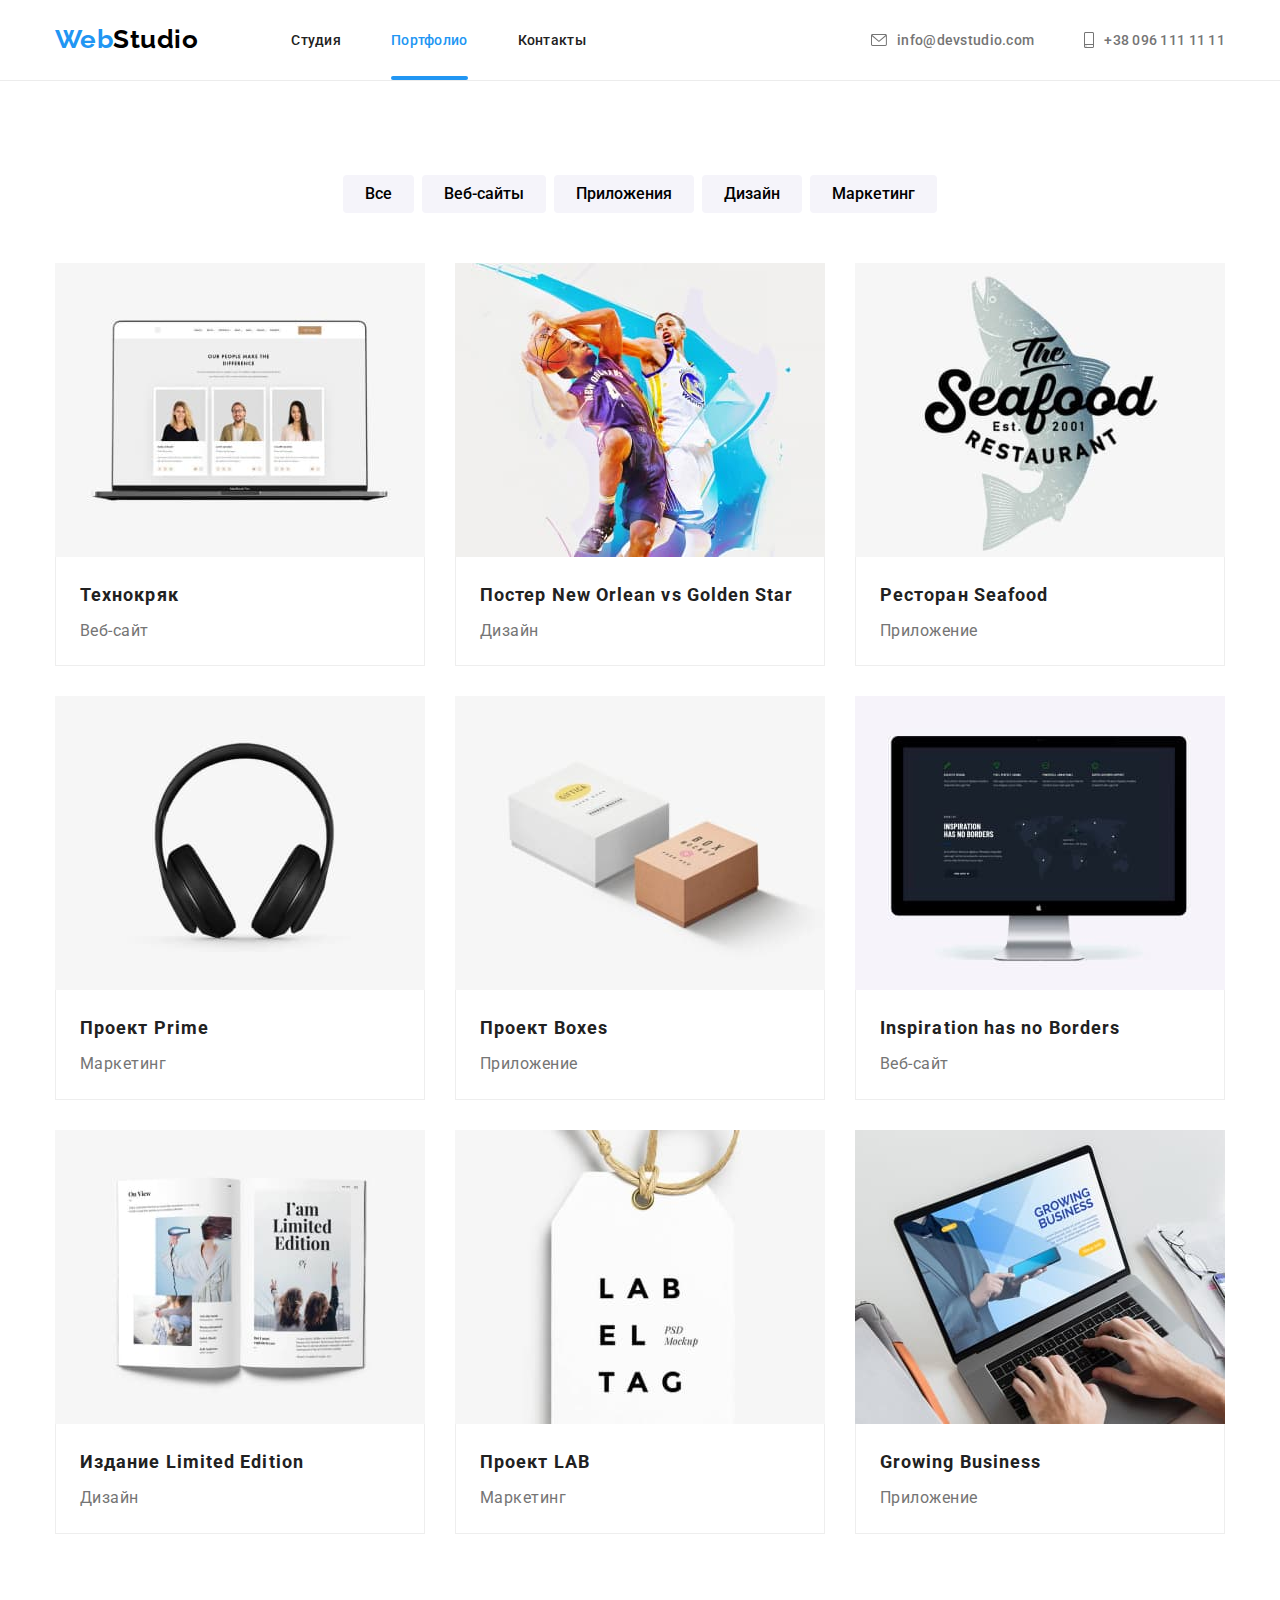
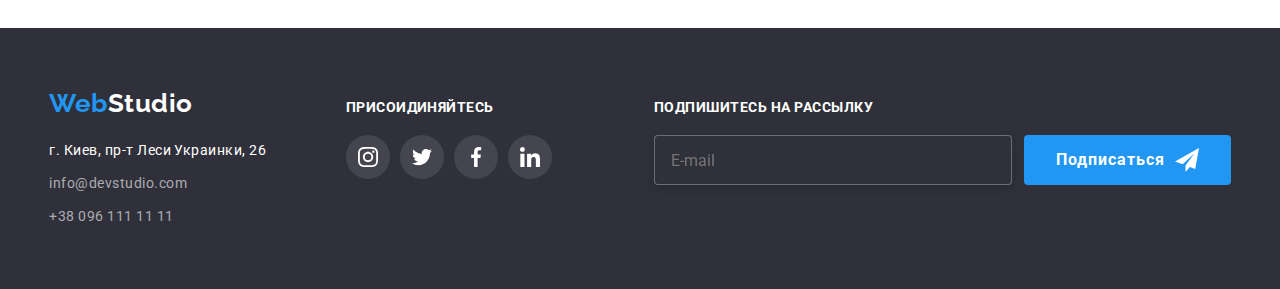
==== commit 508fdb95: "title-margin" ====
--- a/portfolio.html
+++ b/portfolio.html
@@ -43,8 +43,8 @@
 
           <div class="menu-container" data-menu>
           <ul class="mobile-menu__main-nav list">
-          <li class="mob-menu__page"><a href="./index.html" class="link main-nav__link--current-page">Студия</a></li>
-          <li class="mob-menu__page"><a href="./portfolio.html" class="link">Портфолио</a></li>
+          <li class="mob-menu__page"><a href="./index.html" class="link ">Студия</a></li>
+          <li class="mob-menu__page"><a href="./portfolio.html" class="link main-nav__link--current-page">Портфолио</a></li>
           <li class="mob-menu__page"><a href="" class="link"></a>Контакты</li>
           </ul>
           <div class="mob-menu__bottom-wrapper">
@@ -85,7 +85,8 @@
     <main>
       <h1 class="visually-hidden">Портфолио</h1>
 
-      <section class="potrtfolio section container">
+      <section class="potrtfolio section">
+        <div class="container">
         <!-- Фильтры -->
         <ul class="filtr__list list">
           <li class="filtr__item"><button type="button" class="filtr__button">Все</button></li>
@@ -107,6 +108,7 @@
               ./images/portfolio/technokryak.jpg 370w,
               ./images/portfolio/portfolio_mob-x1x2/technokryak_mob-x1.jpg 450w,
               ./images/portfolio/portfolio_tab-x1x2/technokryak_tab-x2.jpg 708w,
+              ./images/portfolio/portfolio_desk-x2/technokryak_desk-x2.jpg 740w,
               ./images/portfolio/portfolio_mob-x1x2/technokryak_mob-x2.jpg 900w"
               
               sizes="(min-width: 1200px) 370px, (min-width: 768px) 354px, (max-width: 767px) 450px"
@@ -133,6 +135,7 @@
               ./images/portfolio/poster-new-orlean-vs-golden-star.jpg 370w,
               ./images/portfolio/portfolio_mob-x1x2/poster-new-orlean-vs-golden-star_mob-x1.jpg 450w,
               ./images/portfolio/portfolio_tab-x1x2/poster-new-orlean-vs-golden-star_tab-x2.jpg 708w,
+              ./images/portfolio/portfolio_desk-x2/poster-new-orlean-vs-golden-star_desk-x2.jpg 740w,
               ./images/portfolio/portfolio_mob-x1x2/poster-new-orlean-vs-golden-star_mob-x2.jpg 900w"
               
               sizes="(min-width: 1200px) 370px, (min-width: 768px) 354px, (max-width: 767px) 450px"
@@ -158,6 +161,7 @@
               ./images/portfolio/restaurant-seafood.jpg 370w,
               ./images/portfolio/portfolio_mob-x1x2/restaurant-seafood_mob-x1.jpg 450w,
               ./images/portfolio/portfolio_tab-x1x2/restaurant-seafood_tab-x2.jpg 708w,
+              ./images/portfolio/portfolio_desk-x2/restaurant-seafood_desk-x2.jpg 740w,
               ./images/portfolio/portfolio_mob-x1x2/restaurant-seafood_mob-x2.jpg 900w"
               
               sizes="(min-width: 1200px) 370px, (min-width: 768px) 354px, (max-width: 767px) 450px"
@@ -183,6 +187,7 @@
               ./images/portfolio/project-prime.jpg 370w,
               ./images/portfolio/portfolio_mob-x1x2/project-prime_mob-x1.jpg 450w,
               ./images/portfolio/portfolio_tab-x1x2/project-prime_tab-x2.jpg 708w,
+              ./images/portfolio/portfolio_desk-x2/project-prime_desk-x2.jpg 740w,
               ./images/portfolio/portfolio_mob-x1x2/project-prime_mob-x2.jpg 900w"
               
               sizes="(min-width: 1200px) 370px, (min-width: 768px) 354px, (max-width: 767px) 450px"
@@ -208,6 +213,7 @@
               ./images/portfolio/project-boxes.jpg 370w,
               ./images/portfolio/portfolio_mob-x1x2/project-boxes_mob-x1.jpg 450w,
               ./images/portfolio/portfolio_tab-x1x2/project-boxes_tab-x2.jpg 708w,
+              ./images/portfolio/portfolio_desk-x2/project-boxes_desk-x2.jpg 740w,
               ./images/portfolio/portfolio_mob-x1x2/project-boxes_mob-x2.jpg 900w"
               
             sizes="(min-width: 1200px) 370px, (min-width: 768px) 354px, (max-width: 767px) 450px"
@@ -233,6 +239,7 @@
               ./images/portfolio/inspiration-has-no-borders.jpg 370w,
               ./images/portfolio/portfolio_mob-x1x2/inspiration-has-no-borders_mob-x1.jpg 450w,
               ./images/portfolio/portfolio_tab-x1x2/inspiration-has-no-borders_tab-x2.jpg 708w,
+              ./images/portfolio/portfolio_desk-x2/inspiration-has-no-borders_desk-x2.jpg 740w,
               ./images/portfolio/portfolio_mob-x1x2/inspiration-has-no-borders_mob-x2.jpg 900w"
               
             sizes="(min-width: 1200px) 370px, (min-width: 768px) 354px, (max-width: 767px) 450px"
@@ -258,6 +265,7 @@
               ./images/portfolio/publication-limited-edition.jpg 370w,
               ./images/portfolio/portfolio_mob-x1x2/publication-limited-edition_mob-x1.jpg 450w,
               ./images/portfolio/portfolio_tab-x1x2/publication-limited-edition_tab-x2.jpg 708w,
+              ./images/portfolio/portfolio_desk-x2/publication-limited-edition_desk-x2.jpg 740w,
               ./images/portfolio/portfolio_mob-x1x2/publication-limited-edition_mob-x2.jpg 900w"
               
             sizes="(min-width: 1200px) 370px, (min-width: 768px) 354px, (max-width: 767px) 450px"
@@ -283,6 +291,7 @@
               ./images/portfolio/project-lab.jpg 370w,
               ./images/portfolio/portfolio_mob-x1x2/project-lab_mob-x1.jpg 450w,
               ./images/portfolio/portfolio_tab-x1x2/project-lab_tab-x2.jpg 708w,
+              ./images/portfolio/portfolio_desk-x2/project-lab_desk-x2.jpg 740w,
               ./images/portfolio/portfolio_mob-x1x2/project-lab_mob-x2.jpg 900w"
               
             sizes="(min-width: 1200px) 370px, (min-width: 768px) 354px, (max-width: 767px) 450px"
@@ -308,6 +317,7 @@
               ./images/portfolio/growing-business.jpg 370w,
               ./images/portfolio/portfolio_mob-x1x2/growing-business_mob-x1.jpg 450w,
               ./images/portfolio/portfolio_tab-x1x2/growing-business_tab-x2.jpg 708w,
+              ./images/portfolio/portfolio_desk-x2/growing-business_desk-x2.jpg 740w,
               ./images/portfolio/portfolio_mob-x1x2/growing-business_mob-x2.jpg 900w"
               
             sizes="(min-width: 1200px) 370px, (min-width: 768px) 354px, (max-width: 767px) 450px"
@@ -324,6 +334,7 @@
             </a>
           </li>
         </ul>
+        </div>
       </section>
     </main>
 
--- a/css/main.min.css
+++ b/css/main.min.css
@@ -1,2 +1,2 @@
-:root{--accent-color: #2196f3;--primary-white-color: #ffffff;--title-text-color: #212121;--text-color: #757575;--icon-grey: #afb1b8}body{background-color:var(--primary-white-color);color:#212121;font-family:Roboto, sans-serif;font-style:normal;letter-spacing:0.03em}button{font-family:'Roboto'}img{display:block}@media screen and (max-width: 1199px){.section{padding-bottom:60px}}@media screen and (min-width: 1200px){.section{padding-bottom:94px}}.container{padding-left:15px;padding-right:15px;margin-left:auto;margin-right:auto}@media screen and (min-width: 480px){.container{width:480px}}@media screen and (min-width: 768px){.container{width:768px}}@media screen and (min-width: 1200px){.container{width:1200px}}a{text-decoration:none}.list{list-style:none}h1,h2,h3,ul,p{margin:0;padding:0}link{text-decoration:none}.visually-hidden{position:absolute;width:1px;height:1px;margin:-1px;border:0;padding:0;white-space:nowrap;clip-path:inset(100%);clip:rect(0 0 0 0);overflow:hidden}.page-header{position:relative}.page-header--underline{min-width:480px;border-bottom:1px solid #ececec}.page-header__positioning{display:flex;align-items:center}@media screen and (max-width: 767px){.page-header__positioning{justify-content:space-between}}@media screen and (max-width: 767px){.page-header .main-logo-link{margin-right:268px}}@media screen and (min-width: 768px){.page-header .main-logo-link{margin-right:88px}}@media screen and (min-width: 1200px){.page-header .main-logo-link{margin-right:93px}}.main-nav{display:flex;align-items:center}@media screen and (max-width: 767px){.main-nav{justify-content:space-between}}@media screen and (min-width: 768px){.main-nav{justify-content:start}}.main-logo-link{color:var(--accent-color);font-family:'Raleway';font-weight:700;font-size:26px;line-height:1.2}@media screen and (max-width: 1199px){.main-logo-link{line-height:1.16}}.main-logo-link--black{color:black}.main-logo-link--white{color:var(--primary-white-color)}.main-nav__list{display:flex}@media screen and (max-width: 767px){.main-nav__list{display:none}}.main-nav__item+.main-nav__item{margin-left:50px}.main-nav__link{display:block;position:relative;padding-top:32px;padding-bottom:32px;transition:color 250ms cubic-bezier(0.4, 0, 0.2, 1);color:var(--title-text-color);font-weight:500;font-size:14px;line-height:16px;letter-spacing:0.02em}.main-nav__link:hover,.main-nav__link:focus{color:var(--accent-color);fill:var(--accent-color);cursor:pointer}.main-nav__link--current-page{color:var(--accent-color)}@media screen and (min-width: 768px){.main-nav__link--current-page::after{position:absolute;bottom:0;display:block;content:'';width:100%;height:4px;background-color:var(--accent-color);border-radius:2px}}.page-header__contact{display:flex;justify-content:flex-end;margin-left:auto}@media screen and (max-width: 767px){.page-header__contact{display:none}}@media screen and (max-width: 1199px){.page-header__contact{flex-direction:column}}.page-header__item{display:flex;align-items:center}.page-header__item+.page-header__item{margin-left:50px}@media screen and (max-width: 1199px){.page-header__item+.page-header__item{margin-left:0px;margin-top:10px}}.page-header__link{display:flex;align-items:center;color:var(--text-color);font-weight:500;font-size:14px;line-height:1.15;letter-spacing:0.02em;transition:color 250ms cubic-bezier(0.4, 0, 0.2, 1)}.page-header__link:hover,.page-header__link:focus{color:var(--accent-color);fill:var(--accent-color);cursor:pointer}.page-header__icon{fill:currentColor;margin-right:10px}.menu-button{display:inline-flex;border-style:none;background-color:transparent;padding:12px 8px;margin:10px 0px}@media screen and (min-width: 768px){.menu-button{display:none}}.button__burger{fill:black;transition:fill 250ms cubic-bezier(0.4, 0, 0.2, 1)}.button__burger:hover,.button__burger:focus{fill:var(--accent-color);cursor:pointer}@media screen and (min-width: 768px){.button__burger{display:none}}.menu-button{display:flex;margin-left:auto}.menu-button .icon-cross{display:none}.menu-button.is-open .icon-cross{display:block}.menu-button.is-open .button__burger{position:fixed;top:15px;right:15px;z-index:2}.menu-button.is-open .icon-menu{display:none}.menu-container{transition:transform 1250ms cubic-bezier(0.4, 0, 0.2, 1);position:fixed;display:flex;flex-direction:column;justify-content:space-between;height:100vh;top:0;left:0;width:100%;transform:translateY(-100%);padding:48px 40px;background-color:var(--primary-white-color);z-index:1}.menu-container.is-open{transform:translateY(0)}@media screen and (min-width: 768px){.menu-container{display:none}}.mobile-menu__main-nav{display:flex;flex-direction:column}.mob-menu__page{font-weight:500;font-size:40px;line-height:1.17;letter-spacing:0.02em;color:var(--title-text-color)}.mob-menu__page+.mob-menu__page{margin-top:32px}.mob-menu__tel{display:block;font-weight:500;font-size:34px;line-height:1.17;letter-spacing:0.02em;color:var(--accent-color)}.mob-menu__mail{display:block;margin-top:32px;font-weight:500;font-size:24px;line-height:1.16;letter-spacing:0.02em;color:var(--text-color)}.mob-menu__soc-list{display:flex;margin-top:64px}.mob-menu__soc-item:not(:last-child){padding-right:10px;border-right:1px solid rgba(33,33,33,0.2)}.mob-menu__soc-item:not(:first-child){padding-left:10px}.mob-menu__soc-link{font-weight:500;font-size:18px;line-height:1.22;letter-spacing:0.02em;color:var(--accent-color)}.hero-section{padding-top:200px;padding-bottom:200px}@media screen and (max-width: 1199px){.hero-section{padding-top:118px;padding-bottom:118px}}.hero-section--overlay{max-width:1600px;margin:0 auto;background-color:#c4c4c4;background-image:linear-gradient(to right, rgba(47,48,58,0.4), rgba(47,48,58,0.4)),url(../images/hero-foto.jpg);background-position:center;background-size:cover}@media screen and (max-width: 767px){.hero-section--overlay{min-width:480px;padding-top:118px;padding-bottom:118px}}.hero-section__title{color:var(--primary-white-color);font-weight:900;font-size:44px;line-height:1.36;text-align:center;letter-spacing:0.06em;text-transform:uppercase;width:696px;margin-left:auto;margin-right:auto;margin-bottom:30px}@media screen and (max-width: 1199px){.hero-section__title{font-size:26px;line-height:1.6;width:360px}}.button{display:flex;align-items:center;justify-content:center;min-width:200px;margin-left:auto;margin-right:auto;padding:10px 32px;color:var(--primary-white-color);background-color:var(--accent-color);font-weight:700;font-size:16px;line-height:1.8;letter-spacing:0.06em;border-radius:4px;border:none;transition:background-color 250ms cubic-bezier(0.4, 0, 0.2, 1)}.button:hover,.button:focus{background-color:#188ce8}.features{padding-top:94px}@media screen and (max-width: 1199px){.features{padding-top:60px;min-width:480px}}.features__list{display:flex}@media screen and (max-width: 767px){.features__list{display:block}}@media screen and (min-width: 768px) and (max-width: 1199px){.features__list{flex-wrap:wrap;margin:-15px}}@media screen and (max-width: 767px){.features__item{width:450px;margin-left:0px}}@media screen and (min-width: 768px){.features__item{width:354px;margin:15px}}@media screen and (min-width: 1200px){.features__item{width:270px;margin:0px}}.features__icon::before{content:'';display:block;height:120px;margin-bottom:30px;background-repeat:no-repeat;background-position:center;background-color:#f5f4fa}.features__icon--antenna::before{background-image:url(../images/css-images/antenna.svg)}.features__icon--clock::before{background-image:url(../images/css-images/clock.svg)}.features__icon--diagram::before{background-image:url(../images/css-images/diagram.svg)}.features__icon--astronaut::before{background-image:url(../images/css-images/astronaut.svg)}.features__title+.features__description{margin-top:10px}.features__title{font-style:normal;font-weight:700;font-size:14px;line-height:1.14;letter-spacing:0.03em;text-transform:uppercase;color:var(--title-text-color)}@media screen and (max-width: 767px){.features__title{text-align:center}}.features__item+.features__item{margin-left:30px}@media screen and (max-width: 767px){.features__item+.features__item{margin-left:0px;margin-top:30px}}@media screen and (min-width: 768px) and (max-width: 1199px){.features__item+.features__item{margin-left:15px}}@media screen and (min-width: 1200px){.features__item+.features__item{margin-left:30px}}.features__description{font-size:14px;line-height:1.71;color:var(--text-color);letter-spacing:0.03em}@media screen and (max-width: 1199px){.our-work{display:none}}.section__title{text-align:center;font-weight:700;font-size:36px;line-height:1.2}@media screen and (max-width: 1199px){.section__title{font-size:28px;line-height:1.18}}.section__title+.our-work__examples-list{margin-top:50px}.our-work__examples-list{display:flex}.our-work__example+.our-work__example{margin-left:30px}.our-work__example{position:relative}.example__title{position:absolute;bottom:0;display:flex;justify-content:center;align-items:center;width:100%;height:70px;background:rgba(47,48,58,0.8);font-weight:700;font-size:14px;line-height:1.15;text-transform:uppercase;color:var(--primary-white-color)}.our-team{background-color:#f5f4fa;padding-top:94px}@media screen and (max-width: 1199px){.our-team{min-width:480px;padding-top:60px}}.section__title+.our-team__workers-list{margin-top:50px}@media screen and (max-width: 1199px){.section__title+.our-team__workers-list{margin-top:30px}}.our-team__workers-list{display:flex}@media screen and (max-width: 767px){.our-team__workers-list{display:block}}@media screen and (max-width: 1199px){.our-team__workers-list{flex-wrap:wrap;margin:-15px}}.our-team__worker{background-color:var(--primary-white-color);box-shadow:0px 1px 3px rgba(0,0,0,0.12),0px 1px 1px rgba(0,0,0,0.14),0px 2px 1px rgba(0,0,0,0.2);border-radius:0px 0px 4px 4px}@media screen and (max-width: 767px){.our-team__worker{min-width:450px}.our-team__worker:not(:last-child){margin-bottom:30px}}@media screen and (max-width: 1199px){.our-team__worker{margin:15px;width:354px}}.our-team__worker+.our-team__worker{margin-left:30px}@media screen and (max-width: 767px){.our-team__worker+.our-team__worker{margin-left:0px}}@media screen and (max-width: 1199px){.our-team__worker+.our-team__worker{margin-left:15px}}@media screen and (min-width: 1200px){.worker__foto{width:270px;height:260px}}.worker__description{padding-top:30px;padding-bottom:30px}@media screen and (max-width: 1199px){.worker__description{padding-bottom:24px}}.worker__name{text-align:center;font-weight:500;font-size:16px;line-height:1.2}.worker__position{text-align:center;font-size:16px;line-height:1.2;color:var(--text-color)}.worker__name+.worker__position{margin-top:10px;margin-bottom:16px}.social-links__list{display:flex;width:206px;margin-left:auto;margin-right:auto;justify-content:space-between}.social__link{display:inline-block;padding:12px;fill:var(--icon-grey);width:44px;height:44px;border-radius:50%;transition:fill 250ms cubic-bezier(0.4, 0, 0.2, 1);transition:background-color 250ms cubic-bezier(0.4, 0, 0.2, 1)}.social__link:hover,.social__link:focus{fill:var(--primary-white-color);border-radius:50%;background-color:#2196f3}.regular-clients{padding-top:94px}@media screen and (max-width: 1199px){.regular-clients{min-width:480px;padding-top:60px}}.section__title+.regular-clients__list{margin-top:50px}@media screen and (max-width: 1199px){.section__title+.regular-clients__list{margin-top:30px}}.regular-clients__list{display:flex}@media screen and (max-width: 767px){.regular-clients__list{min-width:480px;flex-wrap:wrap;margin:-15px}}@media screen and (min-width: 768px){.regular-clients__list{flex-wrap:wrap;margin:-15px}}@media screen and (min-width: 1200px){.regular-clients__list{justify-content:space-between}}@media screen and (max-width: 767px){.regular-clients__item{width:210px;margin:15px}}@media screen and (min-width: 768px){.regular-clients__item{width:226px;margin:15px}}@media screen and (min-width: 1200px){.regular-clients__item{width:170px;margin:0px}}.regular-client__link{display:flex;height:92px;border:1px solid var(--icon-grey);fill:var(--icon-grey);box-sizing:border-box;border-radius:4px;transition:fill 250ms cubic-bezier(0.4, 0, 0.2, 1);transition:border 250ms cubic-bezier(0.4, 0, 0.2, 1)}.regular-client__link:hover,.regular-client__link:focus{border:1px solid var(--accent-color);fill:var(--accent-color)}.regular-client__link:hover .client__icon,.regular-client__link:focus .client__icon{fill:var(--accent-color)}@media screen and (max-width: 767px){.regular-client__link{width:210px}}@media screen and (min-width: 768px){.regular-client__link{width:226px}}@media screen and (min-width: 1200px){.regular-client__link{width:170px}}.client__icon{display:inline-block;margin:auto;transition:fill 250ms cubic-bezier(0.4, 0, 0.2, 1)}.footer{background-color:#2f303a;padding-top:60px;padding-bottom:60px}@media screen and (max-width: 767px){.footer{min-width:480px}}@media screen and (max-width: 767px){.footer_container{display:flex;flex-direction:column}}@media screen and (min-width: 768px) and (max-width: 1199px){.footer_container{display:flex;flex-wrap:wrap;justify-content:space-evenly;align-items:baseline}}@media screen and (min-width: 1200px){.footer_container{display:flex;align-items:baseline;justify-content:space-evenly;padding-left:0px;padding-right:0px}}@media screen and (max-width: 767px){.footer-container1{margin-left:auto;margin-right:auto}}@media screen and (max-width: 1199px){.footer-container1 .main-logo-link{display:flex;justify-content:center;align-items:center}}.main-logo-link+.address{margin-top:20px}@media screen and (max-width: 1199px){.address-list{display:flex;flex-direction:column;justify-content:center;align-items:center}}.map_link{color:var(--primary-white-color);font-style:normal;font-size:14px;line-height:1.7}.contact__map+.address__email{margin-top:9px}.address__email+.address__tel{margin-top:9px}.address-contact{display:block;color:var(--text-color);font-style:normal;font-size:14px;line-height:1.7;color:rgba(255,255,255,0.6);transition:color 250ms cubic-bezier(0.4, 0, 0.2, 1)}.address-contact:hover,.address-contact:focus{color:var(--accent-color)}.footer-container1+.join__container{margin-left:70px}@media screen and (max-width: 767px){.footer-container1+.join__container{margin-left:auto;margin-right:auto;margin-top:60px}}.join__title,.subscribe__title{margin-bottom:20px;color:var(--primary-white-color);font-weight:700;font-size:14px;line-height:1.15;text-transform:uppercase}@media screen and (max-width: 1199px){.join__title,.subscribe__title{text-align:center}}.join-social-links{display:flex;width:206px;margin-left:auto;margin-right:auto;justify-content:space-between}.join-social-links__item{width:44px;height:44px}.join-social__link{width:100%;height:100%;display:flex;justify-content:center;align-items:center;border-radius:50%;background:rgba(255,255,255,0.1);fill:var(--primary-white-color);transition:background-color 250ms cubic-bezier(0.4, 0, 0.2, 1)}.join-social__link:hover,.join-social__link:focus{background-color:#2196f3}@media screen and (min-width: 768px) and (max-width: 1199px){.subscribe__container{margin-top:60px}}@media screen and (max-width: 767px){.join__container+.subscribe__container{margin-left:auto;margin-right:auto;margin-top:60px}}@media screen and (min-width: 1200px){.join__container+.subscribe__container{margin-left:93px}}.subscribe__form{display:flex}@media screen and (max-width: 767px){.subscribe__form{display:block}}@media screen and (min-width: 768px) and (max-width: 1199px){.subscribe__form{display:block}}.subscribe__email-input{width:358px;height:50px;border:1px solid rgba(255,255,255,0.3);filter:drop-shadow(0px 4px 4px rgba(0,0,0,0.15));border-radius:4px;background-color:#2F303A;padding-left:16px;color:var(--primary-white-color)}.subscribe__email-input:hover,.subscribe__email-input:focus{border:1px solid var(--accent-color);outline:none}@media screen and (min-width: 480px) and (max-width: 1199px){.subscribe__email-input{min-width:450px}}.subscribe__email-input+.button{margin-left:12px}@media screen and (max-width: 1199px){.subscribe__email-input+.button{margin-left:auto;margin-right:auto;margin-top:20px}}.button svg{margin-left:10px}.backdrop{position:fixed;top:0;left:0;width:100%;height:100%;opacity:1;transition:opacity 1000ms, visibility 1000ms;background:rgba(0,0,0,0.2)}.is-hidden{visibility:hidden;opacity:0;pointer-events:none}.backdrop.is-hidden .modal{transform:translate(-50%, -50%) scale(1.2)}.backdrop .modal{position:absolute;top:50%;left:50%;transform:translate(-50%, -50%) scale(1);transition:transform 250ms;width:528px;height:581px;background-color:var(--primary-white-color);box-shadow:0px 1px 3px rgba(0,0,0,0.12),0px 1px 1px rgba(0,0,0,0.14),0px 2px 1px rgba(0,0,0,0.2);border-radius:4px}@media screen and (max-width: 1199px){.backdrop .modal{width:450px;height:609px}}.modal-close{position:absolute;transition:fill 250ms cubic-bezier(0.4, 0, 0.2, 1);top:8px;right:8px;display:flex;justify-content:center;align-items:center;width:30px;height:30px;background-color:var(--primary-white-color);border:1px solid rgba(0,0,0,0.1);border-radius:50%}.modal-close:hover,.modal-close:focus{fill:var(--accent-color)}@media screen and (max-width: 1199px){.modal-close__icon{min-width:11px;min-height:11px}}.modal__title{margin-bottom:12px}@media screen and (max-width: 1199px){.modal__title{text-align:center}}.modal{display:flex;flex-direction:column;align-items:center;padding:40px}.form__lable{position:relative;display:flex;flex-direction:column;color:var(--text-color)}.form__lable+.form__lable{margin-top:10px}.form__title{display:block;margin-bottom:4px;font-weight:400;font-size:12px;line-height:14px;letter-spacing:0.01em}.form__input{display:flex;flex-direction:column;width:448px;height:40px;padding-left:40px;border:1px solid rgba(33,33,33,0.2);border-radius:4px;transition:border 250ms cubic-bezier(0.4, 0, 0.2, 1);outline:none}.form__input:hover,.form__input:focus{border-color:var(--accent-color)}.form__input:hover+.form__icon,.form__input:focus+.form__icon{fill:var(--accent-color)}@media screen and (max-width: 1199px){.form__input{width:370px}}.form__icon{position:absolute;top:30px;left:12px;transition:fill 250ms cubic-bezier(0.4, 0, 0.2, 1)}.comment{width:448px;font-weight:400;font-size:12px;line-height:14px;letter-spacing:0.01em;color:var(--text-color)}.comment-area{resize:none;padding:12px 16px;height:120px;font-weight:400;font-size:12px;line-height:14px;letter-spacing:0.01em}.checkbox{position:absolute;width:1px;height:1px;margin:-1px;border:0;padding:0;clip:rect(0 0 0 0);overflow:hidden}.check-icon{display:inline-block;width:16px;height:15px;margin-right:8px;border:2px solid #2a2a2a;border-radius:2px;transition:background-color 250ms cubic-bezier(0.4, 0, 0.2, 1)}.checkbox:checked+.check-icon{border-color:transparent;background-color:var(--accent-color);background-image:url(../images/Vector1.svg);background-repeat:no-repeat;background-size:contain;background-origin:border-box}.field{display:flex;justify-content:center;align-items:center;height:24px;margin-top:20px;margin-bottom:30px;margin-left:auto;margin-right:auto;display:flex;flex-direction:row;align-items:center;font-weight:400;font-size:14px;line-height:1.71;letter-spacing:0.03em;color:var(--text-color)}@media screen and (max-width: 1199px){.field{font-size:12px;line-height:1.16}}.agreement-conditions{margin-left:3px;color:var(--accent-color);text-decoration:underline}.potrtfolio{padding-top:94px}@media screen and (max-width: 1199px){.potrtfolio{padding-top:60px;min-width:480px}}.filtr__list{display:flex;justify-content:center}@media screen and (max-width: 767px){.filtr__list{min-width:450px;margin-bottom:-15px;flex-wrap:wrap;justify-content:start}}.filtr__item+.filtr__item{margin-left:8px}@media screen and (max-width: 767px){.filtr__item+.filtr__item{margin-left:0px}}@media screen and (max-width: 767px){.filtr__item{margin-bottom:15px}.filtr__item:not(:last-child){margin-right:8px}}.filtr__button{font-weight:500;font-size:16px;line-height:1.6;text-align:center;border-radius:4px;border-style:none;padding:6px 22px;background-color:#f5f4fa;transition:box-shadow 250ms cubic-bezier(0.4, 0, 0.2, 1),color 250ms cubic-bezier(0.4, 0, 0.2, 1),background-color 250ms cubic-bezier(0.4, 0, 0.2, 1)}.filtr__button:hover,.filtr__button:focus{color:var(--primary-white-color);background-color:var(--accent-color);cursor:pointer;box-shadow:0px 3px 1px rgba(0,0,0,0.1),0px 1px 2px rgba(0,0,0,0.08),0px 2px 2px rgba(0,0,0,0.12)}.filtr__list+.projects__list{margin-top:50px}@media screen and (max-width: 767px){.filtr__list+.projects__list{margin-top:40px}}@media screen and (max-width: 767px){.projects__list{display:block;margin:0px}}@media screen and (min-width: 768px) and (max-width: 1199px){.projects__list{display:flex;flex-wrap:wrap;margin:-15px}}@media screen and (min-width: 1200px){.projects__list{display:flex;flex-wrap:wrap;margin:-15px}}@media screen and (max-width: 767px){.projects__item{min-width:450px;margin:0px}.projects__item:not(:last-child){margin-bottom:30px}}@media screen and (min-width: 768px) and (max-width: 1199px){.projects__item{width:354px;margin:15px}}@media screen and (min-width: 1200px){.projects__item{margin:15px;width:370px;box-sizing:border-box}}.project__link{display:flex;flex-direction:column}.project__link:hover .project__overlay,.project__link:focus .project__overlay{transform:translatey(0);box-shadow:0px 1px 1px rgba(0,0,0,0.12),0px 4px 4px rgba(0,0,0,0.06),1px 4px 6px rgba(0,0,0,0.16);cursor:pointer}.project__card{padding:20px 24px;border:1px solid #eeeeee;border-top:none}.project__title{color:var(--title-text-color);font-weight:700;font-size:18px;line-height:2;letter-spacing:0.06em;text-align:left;align-items:stretch;margin-bottom:4px}.project__description{font-size:16px;line-height:1.8;color:var(--text-color)}.project__product{position:relative;overflow:hidden;display:flex}.project__overlay{position:absolute;top:0;right:0;transform:translatey(100%);transition:transform 250ms cubic-bezier(0.4, 0, 0.2, 1);padding:63px 24px;font-weight:400;font-size:18px;line-height:1.56;letter-spacing:0.03em;color:var(--primary-white-color);background:rgba(33,150,243,0.9)}@media screen and (max-width: 767px){.project__overlay{padding:77px 24px}}
+:root{--accent-color: #2196f3;--primary-white-color: #ffffff;--title-text-color: #212121;--text-color: #757575;--icon-grey: #afb1b8}body{background-color:var(--primary-white-color);color:#212121;font-family:Roboto, sans-serif;font-style:normal;letter-spacing:0.03em}button{font-family:'Roboto'}img{display:block}@media screen and (max-width: 1199px){.section{padding-bottom:60px}}@media screen and (min-width: 1200px){.section{padding-bottom:94px}}.container{padding-left:15px;padding-right:15px;margin-left:auto;margin-right:auto}@media screen and (max-width: 320px){.container{width:100%}}@media screen and (min-width: 480px){.container{width:480px}}@media screen and (min-width: 768px){.container{width:768px}}@media screen and (min-width: 1200px){.container{width:1200px}}a{text-decoration:none}.list{list-style:none}h1,h2,h3,ul,p{margin:0;padding:0}link{text-decoration:none}.visually-hidden{position:absolute;width:1px;height:1px;margin:-1px;border:0;padding:0;white-space:nowrap;clip-path:inset(100%);clip:rect(0 0 0 0);overflow:hidden}.page-header{position:relative}.page-header--underline{min-width:480px;border-bottom:1px solid #ececec}.page-header__positioning{align-items:center}@media screen and (max-width: 767px){.page-header__positioning{justify-content:space-between}}@media screen and (min-width: 768px){.page-header__positioning{display:flex}}@media screen and (min-width: 768px){.page-header .main-logo-link{margin-right:88px}}@media screen and (min-width: 1200px){.page-header .main-logo-link{margin-right:93px}}.main-nav{display:flex;align-items:center}@media screen and (max-width: 767px){.main-nav{justify-content:space-between}}@media screen and (min-width: 768px){.main-nav{justify-content:start}}.main-logo-link{color:var(--accent-color);font-family:'Raleway';font-weight:700;font-size:26px;line-height:1.2}@media screen and (max-width: 1199px){.main-logo-link{line-height:1.16}}.main-logo-link--black{color:black}.main-logo-link--white{color:var(--primary-white-color)}.main-nav__list{display:flex}@media screen and (max-width: 767px){.main-nav__list{display:none}}.main-nav__item+.main-nav__item{margin-left:50px}.main-nav__link{display:block;position:relative;padding-top:32px;padding-bottom:32px;transition:color 250ms cubic-bezier(0.4, 0, 0.2, 1);color:var(--title-text-color);font-weight:500;font-size:14px;line-height:16px;letter-spacing:0.02em}.main-nav__link:hover,.main-nav__link:focus{color:var(--accent-color);fill:var(--accent-color);cursor:pointer}.main-nav__link--current-page{color:var(--accent-color)}@media screen and (min-width: 768px){.main-nav__link--current-page::after{position:absolute;bottom:0;display:block;content:'';width:100%;height:4px;background-color:var(--accent-color);border-radius:2px}}.page-header__contact{display:flex;justify-content:flex-end;margin-left:auto}@media screen and (max-width: 767px){.page-header__contact{display:none}}@media screen and (max-width: 1199px){.page-header__contact{flex-direction:column}}.page-header__item{display:flex;align-items:center}.page-header__item+.page-header__item{margin-left:50px}@media screen and (max-width: 1199px){.page-header__item+.page-header__item{margin-left:0px;margin-top:10px}}.page-header__link{display:flex;align-items:center;color:var(--text-color);font-weight:500;font-size:14px;line-height:1.15;letter-spacing:0.02em;transition:color 250ms cubic-bezier(0.4, 0, 0.2, 1)}.page-header__link:hover,.page-header__link:focus{color:var(--accent-color);fill:var(--accent-color);cursor:pointer}.page-header__icon{fill:currentColor;margin-right:10px}.menu-button{display:inline-flex;border-style:none;background-color:transparent;padding:12px 8px;margin:10px 0px}@media screen and (min-width: 768px){.menu-button{display:none}}.button__burger{fill:black;transition:fill 250ms cubic-bezier(0.4, 0, 0.2, 1)}.button__burger:hover,.button__burger:focus{fill:var(--accent-color);cursor:pointer}@media screen and (min-width: 768px){.button__burger{display:none}}.menu-button{display:flex;margin-left:auto}.menu-button .icon-cross{display:none}.menu-button.is-open .icon-cross{display:block}.menu-button.is-open .button__burger{position:fixed;top:15px;right:15px;z-index:2}.menu-button.is-open .icon-menu{display:none}.menu-container{transition:transform 1250ms cubic-bezier(0.4, 0, 0.2, 1);position:fixed;display:flex;flex-direction:column;justify-content:space-between;height:100vh;top:0;left:0;width:100%;transform:translateY(-100%);padding:48px 40px;background-color:var(--primary-white-color);z-index:1}.menu-container.is-open{transform:translateY(0)}@media screen and (min-width: 768px){.menu-container{display:none}}.mobile-menu__main-nav{display:flex;flex-direction:column}.mob-menu__page{font-weight:500;font-size:40px;line-height:1.17;letter-spacing:0.02em;color:var(--title-text-color)}.mob-menu__page+.mob-menu__page{margin-top:32px}.mob-menu__tel{display:block;font-weight:500;font-size:34px;line-height:1.17;letter-spacing:0.02em;color:var(--accent-color)}.mob-menu__mail{display:block;margin-top:32px;font-weight:500;font-size:24px;line-height:1.16;letter-spacing:0.02em;color:var(--text-color)}.mob-menu__soc-list{display:flex;margin-top:64px}.mob-menu__soc-item:not(:last-child){padding-right:10px;border-right:1px solid rgba(33,33,33,0.2)}.mob-menu__soc-item:not(:first-child){padding-left:10px}.mob-menu__soc-link{font-weight:500;font-size:18px;line-height:1.22;letter-spacing:0.02em;color:var(--accent-color)}.hero-section{padding-top:200px;padding-bottom:200px}@media screen and (max-width: 1199px){.hero-section{padding-top:118px;padding-bottom:118px}}.hero-section--overlay{max-width:1600px;margin:0 auto;background-color:#c4c4c4;background-image:linear-gradient(to right, rgba(47,48,58,0.4), rgba(47,48,58,0.4)),url(../images/hero-foto.jpg);background-position:center;background-size:cover}@media screen and (max-width: 767px){.hero-section--overlay{min-width:480px}}@media screen and (min-device-pixel-ratio: 2), screen and (min-resolution: 192dpi), screen and (min-resolution: 2dppx){.hero-section--overlay{background-image:linear-gradient(to right, rgba(47,48,58,0.4), rgba(47,48,58,0.4)),url(../images/hero-foto-x2.jpg)}}.hero-section__title{color:var(--primary-white-color);font-weight:900;text-align:center;letter-spacing:0.06em;text-transform:uppercase;margin-left:auto;margin-right:auto;margin-bottom:30px}@media screen and (max-width: 767px){.hero-section__title{font-size:26px;line-height:1.6}}@media screen and (min-width: 768px){.hero-section__title{font-size:26px;line-height:1.6;width:360px}}@media screen and (min-width: 1200px){.hero-section__title{width:696px;font-size:44px;line-height:1.36}}.button{display:flex;align-items:center;justify-content:center;min-width:200px;margin-left:auto;margin-right:auto;padding:10px 32px;color:var(--primary-white-color);background-color:var(--accent-color);font-weight:700;font-size:16px;line-height:1.8;letter-spacing:0.06em;border-radius:4px;border:none;transition:background-color 250ms cubic-bezier(0.4, 0, 0.2, 1)}.button:hover,.button:focus{background-color:#188ce8}.features{padding-top:94px}@media screen and (max-width: 1199px){.features{padding-top:60px;min-width:480px}}.features__list{display:flex}@media screen and (max-width: 767px){.features__list{display:block}}@media screen and (min-width: 768px) and (max-width: 1199px){.features__list{flex-wrap:wrap;margin:-15px}}@media screen and (max-width: 767px){.features__item{margin-left:0px}}@media screen and (min-width: 768px){.features__item{width:354px;margin:15px}}@media screen and (min-width: 1200px){.features__item{width:270px;margin:0px}}.features__icon::before{content:'';display:block;height:120px;margin-bottom:30px;background-repeat:no-repeat;background-position:center;background-color:#f5f4fa}.features__icon--antenna::before{background-image:url(../images/css-images/antenna.svg)}.features__icon--clock::before{background-image:url(../images/css-images/clock.svg)}.features__icon--diagram::before{background-image:url(../images/css-images/diagram.svg)}.features__icon--astronaut::before{background-image:url(../images/css-images/astronaut.svg)}.features__title+.features__description{margin-top:10px}.features__title{font-style:normal;font-weight:700;font-size:14px;line-height:1.14;letter-spacing:0.03em;text-transform:uppercase;color:var(--title-text-color)}@media screen and (max-width: 767px){.features__title{text-align:center}}.features__item+.features__item{margin-left:30px}@media screen and (max-width: 767px){.features__item+.features__item{margin-left:0px;margin-top:30px}}@media screen and (min-width: 768px) and (max-width: 1199px){.features__item+.features__item{margin-left:15px}}@media screen and (min-width: 1200px){.features__item+.features__item{margin-left:30px}}.features__description{font-size:14px;line-height:1.71;color:var(--text-color);letter-spacing:0.03em}@media screen and (max-width: 1199px){.our-work{display:none}}.section__title{text-align:center;font-weight:700;font-size:36px;line-height:1.2}@media screen and (max-width: 1199px){.section__title{font-size:28px;line-height:1.18}}.section__title+.our-work__examples-list{margin-top:50px}.our-work__examples-list{display:flex}.our-work__example+.our-work__example{margin-left:30px}.our-work__example{position:relative}.example__title{position:absolute;bottom:0;display:flex;justify-content:center;align-items:center;width:100%;height:70px;background:rgba(47,48,58,0.8);font-weight:700;font-size:14px;line-height:1.15;text-transform:uppercase;color:var(--primary-white-color)}.our-team{background-color:#f5f4fa;padding-top:94px}@media screen and (max-width: 1199px){.our-team{min-width:480px;padding-top:60px}}@media screen and (max-width: 767px){.section__title+.our-team__workers-list{margin-top:30px}}@media screen and (min-width: 768px){.section__title+.our-team__workers-list{margin-top:15px}}@media screen and (min-width: 1200px){.section__title+.our-team__workers-list{margin-top:50px}}.our-team__workers-list{display:flex}@media screen and (max-width: 767px){.our-team__workers-list{display:block}}@media screen and (max-width: 1199px){.our-team__workers-list{flex-wrap:wrap;margin:-15px}}.our-team__worker{background-color:var(--primary-white-color);box-shadow:0px 1px 3px rgba(0,0,0,0.12),0px 1px 1px rgba(0,0,0,0.14),0px 2px 1px rgba(0,0,0,0.2);border-radius:0px 0px 4px 4px}@media screen and (max-width: 767px){.our-team__worker{min-width:450px}.our-team__worker:not(:last-child){margin-bottom:30px}}@media screen and (max-width: 1199px){.our-team__worker{margin:15px;width:354px}}.our-team__worker+.our-team__worker{margin-left:30px}@media screen and (max-width: 767px){.our-team__worker+.our-team__worker{margin-left:0px}}@media screen and (max-width: 1199px){.our-team__worker+.our-team__worker{margin-left:15px}}@media screen and (min-width: 1200px){.worker__foto{width:270px;height:260px}}.worker__description{padding-top:30px;padding-bottom:30px}@media screen and (max-width: 1199px){.worker__description{padding-bottom:24px}}.worker__name{text-align:center;font-weight:500;font-size:16px;line-height:1.2}.worker__position{text-align:center;font-size:16px;line-height:1.2;color:var(--text-color)}.worker__name+.worker__position{margin-top:10px;margin-bottom:16px}.social-links__list{display:flex;width:206px;margin-left:auto;margin-right:auto;justify-content:space-between}.social__link{display:inline-block;padding:12px;fill:var(--icon-grey);width:44px;height:44px;border-radius:50%;transition:fill 250ms cubic-bezier(0.4, 0, 0.2, 1);transition:background-color 250ms cubic-bezier(0.4, 0, 0.2, 1)}.social__link:hover,.social__link:focus{fill:var(--primary-white-color);border-radius:50%;background-color:#2196f3}.regular-clients{padding-top:94px}@media screen and (max-width: 1199px){.regular-clients{min-width:480px;padding-top:60px}}@media screen and (max-width: 767px){.section__title+.regular-clients__list{margin-top:15px}}@media screen and (min-width: 768px){.section__title+.regular-clients__list{margin-top:15px}}@media screen and (min-width: 1200px){.section__title+.regular-clients__list{margin-top:50px}}.regular-clients__list{display:flex}@media screen and (max-width: 767px){.regular-clients__list{min-width:480px;flex-wrap:wrap;margin:-15px}}@media screen and (min-width: 768px){.regular-clients__list{flex-wrap:wrap;margin:-15px}}@media screen and (min-width: 1200px){.regular-clients__list{justify-content:space-between}}@media screen and (max-width: 767px){.regular-clients__item{width:210px;margin:15px}}@media screen and (min-width: 768px){.regular-clients__item{width:226px;margin:15px}}@media screen and (min-width: 1200px){.regular-clients__item{width:170px;margin:0px}}.regular-client__link{display:flex;height:92px;border:1px solid var(--icon-grey);fill:var(--icon-grey);box-sizing:border-box;border-radius:4px;transition:fill 250ms cubic-bezier(0.4, 0, 0.2, 1);transition:border 250ms cubic-bezier(0.4, 0, 0.2, 1)}.regular-client__link:hover,.regular-client__link:focus{border:1px solid var(--accent-color);fill:var(--accent-color)}.regular-client__link:hover .client__icon,.regular-client__link:focus .client__icon{fill:var(--accent-color)}@media screen and (max-width: 767px){.regular-client__link{width:210px}}@media screen and (min-width: 768px){.regular-client__link{width:226px}}@media screen and (min-width: 1200px){.regular-client__link{width:170px}}.client__icon{display:inline-block;margin:auto;transition:fill 250ms cubic-bezier(0.4, 0, 0.2, 1)}.footer{background-color:#2f303a;padding-top:60px;padding-bottom:60px}@media screen and (max-width: 767px){.footer{min-width:480px}}@media screen and (max-width: 767px){.footer_container{display:flex;flex-direction:column}}@media screen and (min-width: 768px) and (max-width: 1199px){.footer_container{display:flex;flex-wrap:wrap;justify-content:space-evenly;align-items:baseline}}@media screen and (min-width: 1200px){.footer_container{display:flex;align-items:baseline;justify-content:space-evenly;padding-left:0px;padding-right:0px}}@media screen and (max-width: 767px){.footer-container1{margin-left:auto;margin-right:auto}}@media screen and (max-width: 1199px){.footer-container1 .main-logo-link{display:flex;justify-content:center;align-items:center}}.main-logo-link+.address{margin-top:20px}@media screen and (max-width: 1199px){.address-list{display:flex;flex-direction:column;justify-content:center;align-items:center}}.map_link{color:var(--primary-white-color);font-style:normal;font-size:14px;line-height:1.7}.contact__map+.address__email{margin-top:9px}.address__email+.address__tel{margin-top:9px}.address-contact{display:block;color:var(--text-color);font-style:normal;font-size:14px;line-height:1.7;color:rgba(255,255,255,0.6);transition:color 250ms cubic-bezier(0.4, 0, 0.2, 1)}.address-contact:hover,.address-contact:focus{color:var(--accent-color)}.footer-container1+.join__container{margin-left:70px}@media screen and (max-width: 767px){.footer-container1+.join__container{margin-left:auto;margin-right:auto;margin-top:60px}}.join__title,.subscribe__title{margin-bottom:20px;color:var(--primary-white-color);font-weight:700;font-size:14px;line-height:1.15;text-transform:uppercase}@media screen and (max-width: 1199px){.join__title,.subscribe__title{text-align:center}}.join-social-links{display:flex;width:206px;margin-left:auto;margin-right:auto;justify-content:space-between}.join-social-links__item{width:44px;height:44px}.join-social__link{width:100%;height:100%;display:flex;justify-content:center;align-items:center;border-radius:50%;background:rgba(255,255,255,0.1);fill:var(--primary-white-color);transition:background-color 250ms cubic-bezier(0.4, 0, 0.2, 1)}.join-social__link:hover,.join-social__link:focus{background-color:#2196f3}@media screen and (min-width: 768px) and (max-width: 1199px){.subscribe__container{margin-top:60px}}@media screen and (max-width: 767px){.join__container+.subscribe__container{margin-left:auto;margin-right:auto;margin-top:60px}}@media screen and (min-width: 1200px){.join__container+.subscribe__container{margin-left:93px}}.subscribe__form{display:flex}@media screen and (max-width: 767px){.subscribe__form{display:block}}@media screen and (min-width: 768px) and (max-width: 1199px){.subscribe__form{display:block}}.subscribe__email-input{width:358px;height:50px;border:1px solid rgba(255,255,255,0.3);filter:drop-shadow(0px 4px 4px rgba(0,0,0,0.15));border-radius:4px;background-color:#2F303A;padding-left:16px;color:var(--primary-white-color)}.subscribe__email-input:hover,.subscribe__email-input:focus{border:1px solid var(--accent-color);outline:none}@media screen and (min-width: 480px) and (max-width: 1199px){.subscribe__email-input{min-width:450px}}.subscribe__email-input+.button{margin-left:12px}@media screen and (max-width: 1199px){.subscribe__email-input+.button{margin-left:auto;margin-right:auto;margin-top:20px}}.button svg{margin-left:10px}.backdrop{position:fixed;top:0;left:0;width:100%;height:100%;opacity:1;transition:opacity 1000ms, visibility 1000ms;background:rgba(0,0,0,0.2)}.is-hidden{visibility:hidden;opacity:0;pointer-events:none}.backdrop.is-hidden .modal{transform:translate(-50%, -50%) scale(1.2)}.backdrop .modal{position:absolute;top:50%;left:50%;transform:translate(-50%, -50%) scale(1);transition:transform 250ms;width:528px;height:581px;background-color:var(--primary-white-color);box-shadow:0px 1px 3px rgba(0,0,0,0.12),0px 1px 1px rgba(0,0,0,0.14),0px 2px 1px rgba(0,0,0,0.2);border-radius:4px}@media screen and (max-width: 1199px){.backdrop .modal{width:450px;height:609px}}.modal-close{position:absolute;transition:fill 250ms cubic-bezier(0.4, 0, 0.2, 1);top:8px;right:8px;display:flex;justify-content:center;align-items:center;width:30px;height:30px;background-color:var(--primary-white-color);border:1px solid rgba(0,0,0,0.1);border-radius:50%}.modal-close:hover,.modal-close:focus{fill:var(--accent-color)}@media screen and (max-width: 1199px){.modal-close__icon{min-width:11px;min-height:11px}}.modal__title{margin-bottom:12px}@media screen and (max-width: 1199px){.modal__title{text-align:center}}.modal{display:flex;flex-direction:column;align-items:center;padding:40px}.form__lable{position:relative;display:flex;flex-direction:column;color:var(--text-color)}.form__lable+.form__lable{margin-top:10px}.form__title{display:block;margin-bottom:4px;font-weight:400;font-size:12px;line-height:14px;letter-spacing:0.01em}.form__input{display:flex;flex-direction:column;width:448px;height:40px;padding-left:40px;border:1px solid rgba(33,33,33,0.2);border-radius:4px;transition:border 250ms cubic-bezier(0.4, 0, 0.2, 1);outline:none}.form__input:hover,.form__input:focus{border-color:var(--accent-color)}.form__input:hover+.form__icon,.form__input:focus+.form__icon{fill:var(--accent-color)}@media screen and (max-width: 1199px){.form__input{width:370px}}.form__icon{position:absolute;top:30px;left:12px;transition:fill 250ms cubic-bezier(0.4, 0, 0.2, 1)}.comment{width:448px;font-weight:400;font-size:12px;line-height:14px;letter-spacing:0.01em;color:var(--text-color)}.comment-area{resize:none;padding:12px 16px;height:120px;font-weight:400;font-size:12px;line-height:14px;letter-spacing:0.01em}.checkbox{position:absolute;width:1px;height:1px;margin:-1px;border:0;padding:0;clip:rect(0 0 0 0);overflow:hidden}.check-icon{display:inline-block;width:16px;height:15px;margin-right:8px;border:2px solid #2a2a2a;border-radius:2px;transition:background-color 250ms cubic-bezier(0.4, 0, 0.2, 1)}.checkbox:checked+.check-icon{border-color:transparent;background-color:var(--accent-color);background-image:url(../images/Vector1.svg);background-repeat:no-repeat;background-size:contain;background-origin:border-box}.field{display:flex;justify-content:center;align-items:center;height:24px;margin-top:20px;margin-bottom:30px;margin-left:auto;margin-right:auto;display:flex;flex-direction:row;align-items:center;font-weight:400;font-size:14px;line-height:1.71;letter-spacing:0.03em;color:var(--text-color)}@media screen and (max-width: 1199px){.field{font-size:12px;line-height:1.16}}.agreement-conditions{margin-left:3px;color:var(--accent-color);text-decoration:underline}.potrtfolio{padding-top:94px}@media screen and (max-width: 1199px){.potrtfolio{padding-top:60px;min-width:480px}}.filtr__list{display:flex;justify-content:center}@media screen and (max-width: 767px){.filtr__list{min-width:450px;margin-bottom:-15px;flex-wrap:wrap;justify-content:start}}.filtr__item+.filtr__item{margin-left:8px}@media screen and (max-width: 767px){.filtr__item+.filtr__item{margin-left:0px}}@media screen and (max-width: 767px){.filtr__item{margin-bottom:15px}.filtr__item:not(:last-child){margin-right:8px}}.filtr__button{font-weight:500;font-size:16px;line-height:1.6;text-align:center;border-radius:4px;border-style:none;padding:6px 22px;background-color:#f5f4fa;transition:box-shadow 250ms cubic-bezier(0.4, 0, 0.2, 1),color 250ms cubic-bezier(0.4, 0, 0.2, 1),background-color 250ms cubic-bezier(0.4, 0, 0.2, 1)}.filtr__button:hover,.filtr__button:focus{color:var(--primary-white-color);background-color:var(--accent-color);cursor:pointer;box-shadow:0px 3px 1px rgba(0,0,0,0.1),0px 1px 2px rgba(0,0,0,0.08),0px 2px 2px rgba(0,0,0,0.12)}@media screen and (max-width: 767px){.filtr__list+.projects__list{margin-top:40px}}@media screen and (min-width: 768px){.filtr__list+.projects__list{margin-top:15px}}@media screen and (min-width: 1200px){.filtr__list+.projects__list{margin-top:35px}}@media screen and (max-width: 767px){.projects__list{display:block;margin:0px}}@media screen and (min-width: 768px) and (max-width: 1199px){.projects__list{display:flex;flex-wrap:wrap;margin:-15px}}@media screen and (min-width: 1200px){.projects__list{display:flex;flex-wrap:wrap;margin:-15px}}@media screen and (max-width: 767px){.projects__item{min-width:450px;margin:0px}.projects__item:not(:last-child){margin-bottom:30px}}@media screen and (min-width: 768px) and (max-width: 1199px){.projects__item{display:flex;width:354px;margin:15px}}@media screen and (min-width: 1200px){.projects__item{margin:15px;width:370px;box-sizing:border-box}}.project__piture{display:block}.project__link{display:flex;flex-direction:column}.project__link:hover .project__overlay,.project__link:focus .project__overlay{transform:translatey(0);box-shadow:0px 1px 1px rgba(0,0,0,0.12),0px 4px 4px rgba(0,0,0,0.06),1px 4px 6px rgba(0,0,0,0.16);cursor:pointer}.project__card{display:flex;flex-direction:column;flex-grow:1;padding:20px 24px;border:1px solid #eeeeee;border-top:none}.project__title{color:var(--title-text-color);font-weight:700;font-size:18px;line-height:2;letter-spacing:0.06em;text-align:left;align-items:stretch;margin-bottom:4px}.project__description{font-size:16px;line-height:1.8;color:var(--text-color)}.project__product{position:relative;overflow:hidden;display:flex}.project__overlay{position:absolute;top:0;right:0;transform:translatey(100%);transition:transform 250ms cubic-bezier(0.4, 0, 0.2, 1);padding:63px 24px;font-weight:400;font-size:18px;line-height:1.56;letter-spacing:0.03em;color:var(--primary-white-color);background:rgba(33,150,243,0.9)}@media screen and (max-width: 767px){.project__overlay{padding:77px 24px}}
 /*# sourceMappingURL=main.min.css.map */